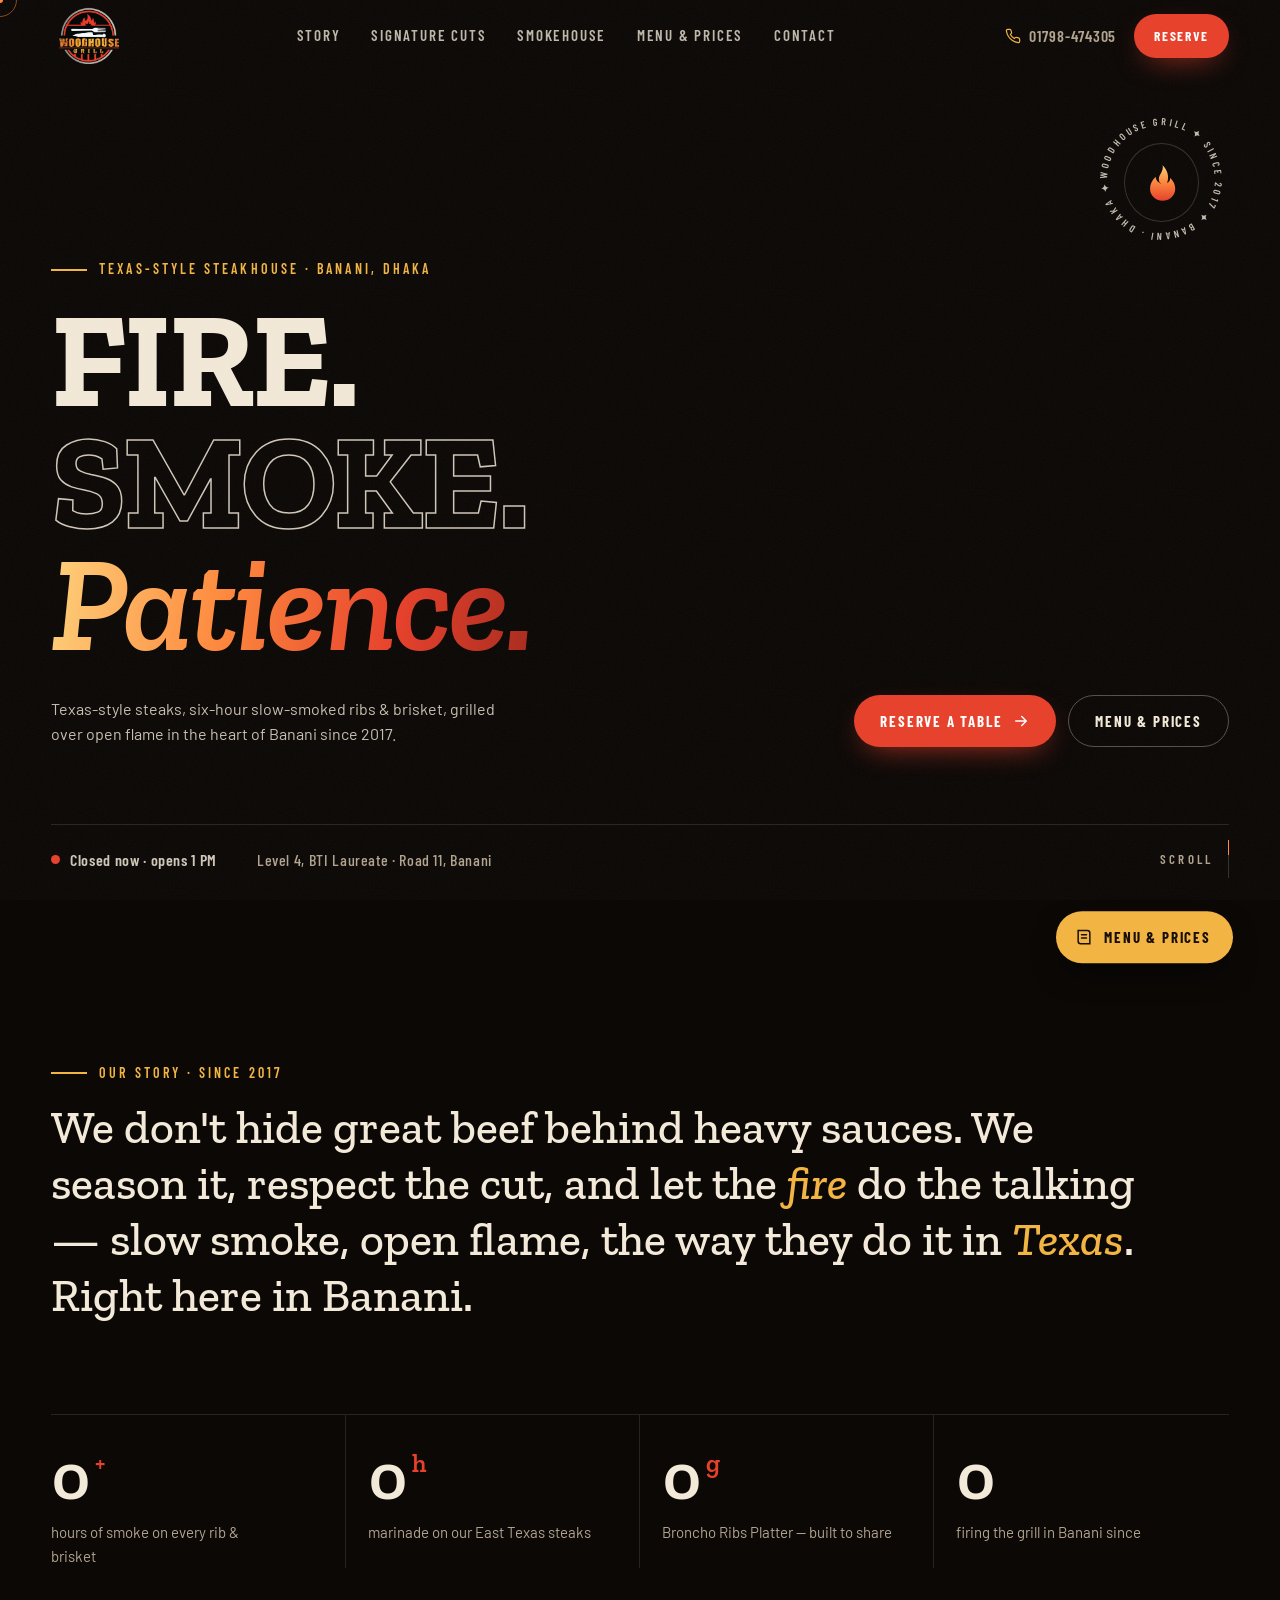
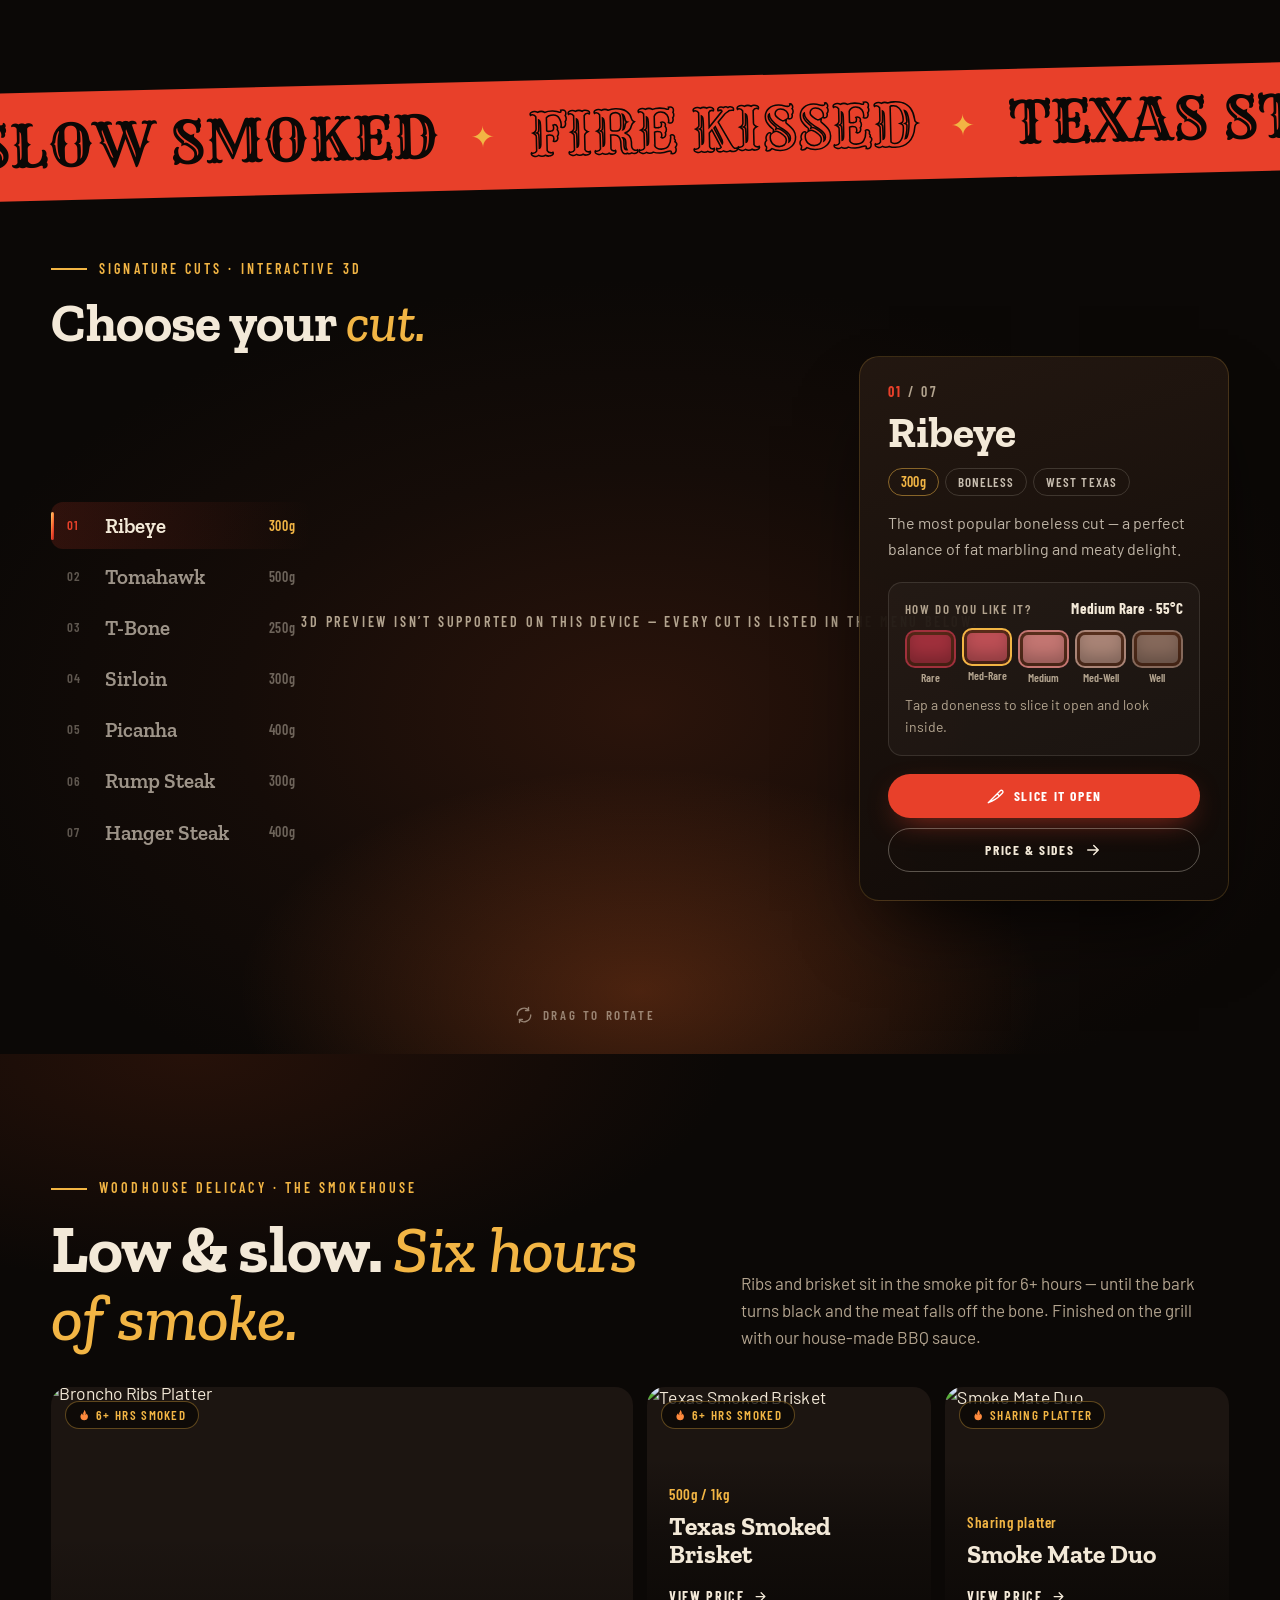
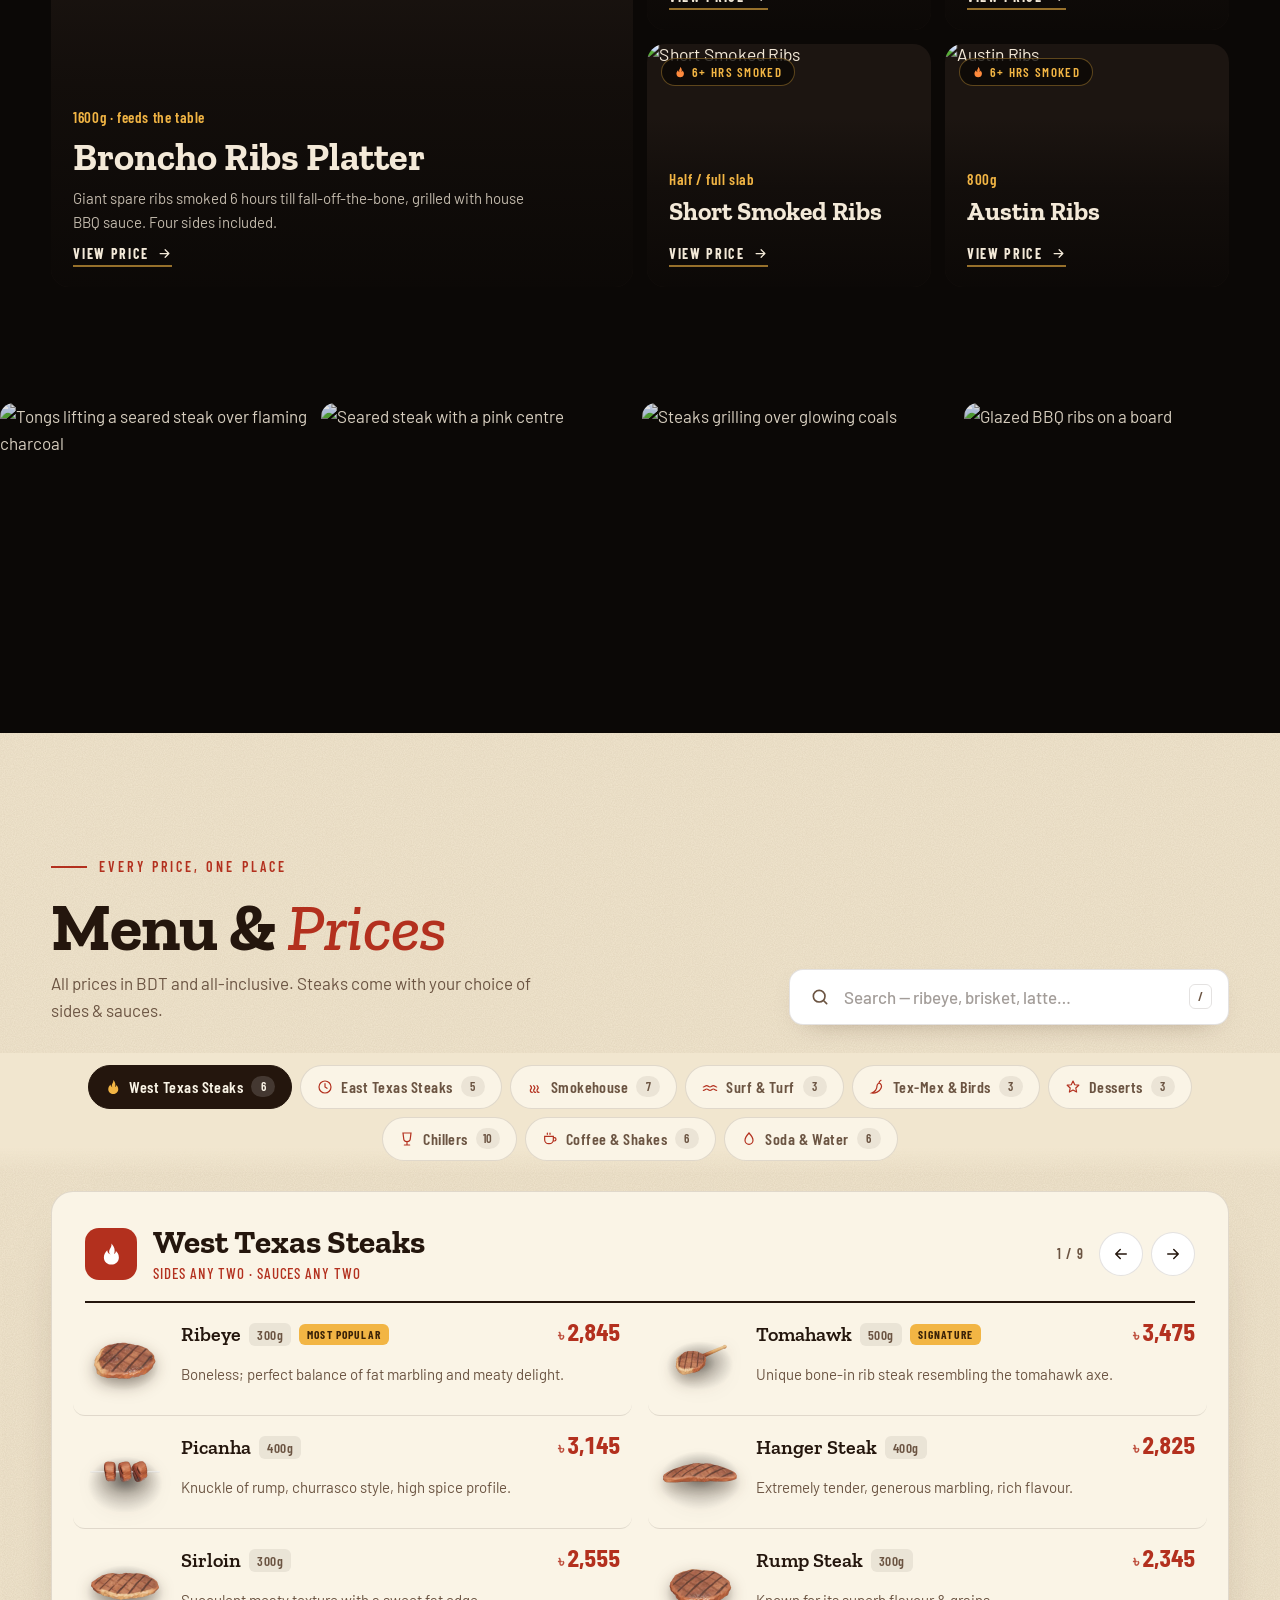
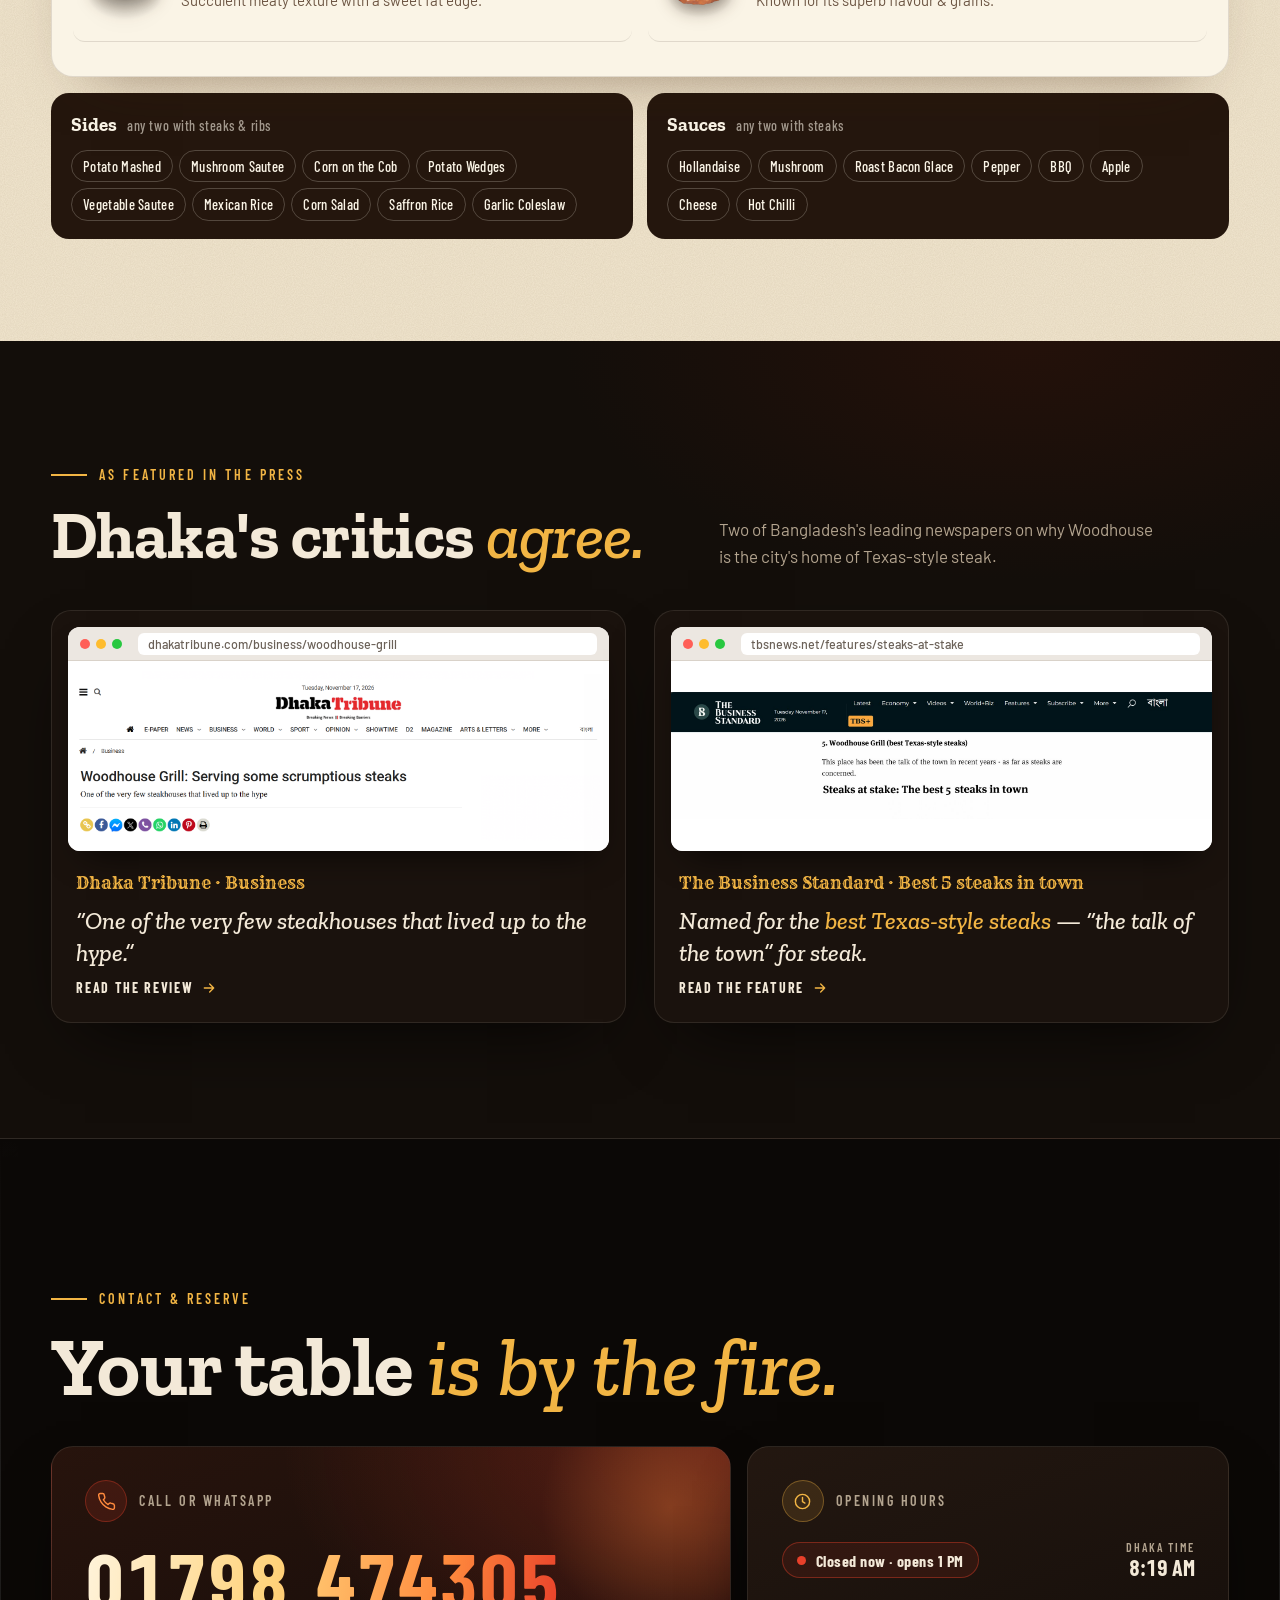
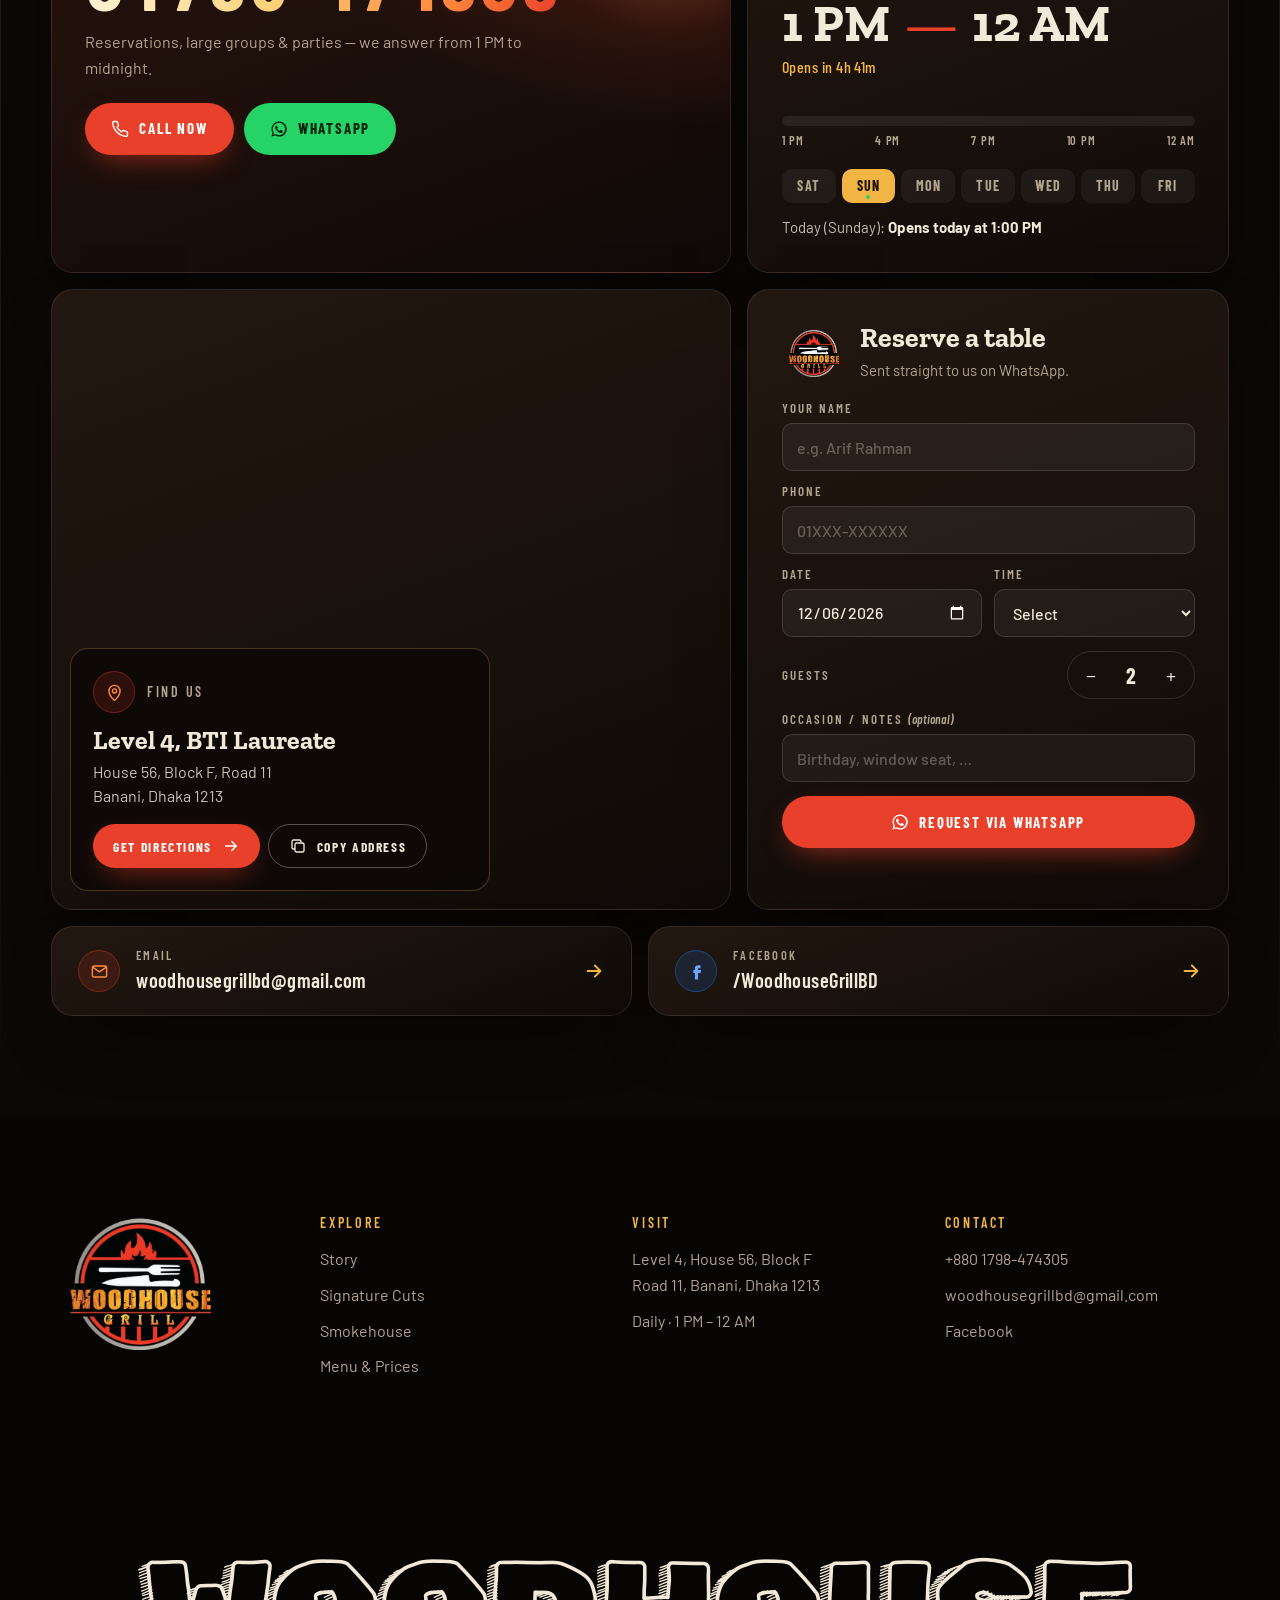
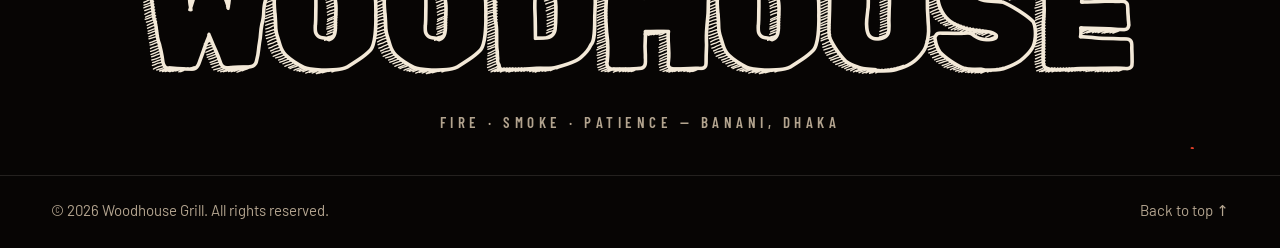
==== site/index.html @ a5a2fab8 "Woodhouse Grill website: static site ready for Vercel - Animated logo loader, fire hero, story, smok" ====
<!doctype html>
<html lang="en" class="is-loading">
<head>
  <meta charset="utf-8">
  <meta name="viewport" content="width=device-width, initial-scale=1, viewport-fit=cover">
  <title>Woodhouse Grill — Texas-Style Steakhouse · Banani, Dhaka</title>
  <meta name="description" content="Woodhouse Grill, Banani, Dhaka: Texas-style steaks, six-hour slow-smoked ribs and brisket, grilled over open flame since 2017. Full menu & prices, reservations on WhatsApp.">
  <meta name="theme-color" content="#0b0806">
  <meta property="og:title" content="Woodhouse Grill — Texas-Style Steakhouse, Banani">
  <meta property="og:description" content="Texas-style steaks, slow-smoked ribs & brisket. Level 4, BTI Laureate, Road 11, Banani, Dhaka.">
  <meta property="og:image" content="assets/logo/logo-sm.webp">
  <link rel="icon" type="image/png" href="assets/logo/logo-sm.webp">

  <link rel="preconnect" href="https://fonts.googleapis.com">
  <link rel="preconnect" href="https://fonts.gstatic.com" crossorigin>
  <link rel="preconnect" href="https://images.unsplash.com">
  <link rel="preconnect" href="https://cdn.jsdelivr.net">
  <link href="https://fonts.googleapis.com/css2?family=Barlow:ital,wght@0,400;0,500;0,600;0,700;1,400&family=Barlow+Condensed:wght@500;600;700&family=Rubik+Doodle+Shadow&family=Rye&family=Zilla+Slab:ital,wght@0,500;0,600;0,700;1,500;1,600&display=swap" rel="stylesheet">

  <link rel="preload" as="image" href="assets/logo/logo-ring.webp">
  <link rel="preload" as="image" href="assets/logo/logo-disc.webp">
  <link rel="preload" as="image" href="assets/logo/logo-word.webp">

  <script type="importmap">
  { "imports": {
      "three": "https://cdn.jsdelivr.net/npm/three@0.160.0/build/three.module.js",
      "three/addons/": "https://cdn.jsdelivr.net/npm/three@0.160.0/examples/jsm/"
  } }
  </script>

  <link rel="stylesheet" href="css/style.css">
</head>
<body>

  <!-- ============ SVG DEFS / ICONS ============ -->
  <svg width="0" height="0" style="position:absolute" aria-hidden="true">
    <defs>
      <linearGradient id="fireGrad" x1="0" y1="1" x2="0" y2="0">
        <stop offset="0" stop-color="#e8402a"/><stop offset=".55" stop-color="#ff8a3d"/><stop offset="1" stop-color="#ffd27a"/>
      </linearGradient>
      <symbol id="i-phone" viewBox="0 0 24 24"><path fill="none" stroke="currentColor" stroke-width="1.8" stroke-linecap="round" stroke-linejoin="round" d="M22 16.9v3a2 2 0 0 1-2.2 2 19.8 19.8 0 0 1-8.6-3.1 19.5 19.5 0 0 1-6-6A19.8 19.8 0 0 1 2.1 4.2 2 2 0 0 1 4.1 2h3a2 2 0 0 1 2 1.7c.1.9.4 1.8.7 2.7a2 2 0 0 1-.5 2.1L8 9.8a16 16 0 0 0 6 6l1.3-1.3a2 2 0 0 1 2.1-.4c.9.3 1.8.6 2.7.7a2 2 0 0 1 1.7 2z"/></symbol>
      <symbol id="i-wa" viewBox="0 0 24 24"><path fill="currentColor" d="M12 2a10 10 0 0 0-8.7 14.9L2 22l5.3-1.4A10 10 0 1 0 12 2zm0 18.2a8.2 8.2 0 0 1-4.2-1.1l-.3-.2-3.1.8.8-3-.2-.3A8.2 8.2 0 1 1 12 20.2zm4.5-6.1c-.2-.1-1.5-.7-1.7-.8-.2-.1-.4-.1-.6.1l-.8 1c-.1.2-.3.2-.5.1a6.7 6.7 0 0 1-3.3-2.9c-.3-.4.3-.4.7-1.4.1-.2 0-.3 0-.4l-.8-1.8c-.2-.5-.4-.4-.6-.4h-.5a1 1 0 0 0-.7.3 2.9 2.9 0 0 0-.9 2.2 5 5 0 0 0 1 2.7 11.5 11.5 0 0 0 4.4 3.9c1.6.7 2.3.8 3.1.6.5-.1 1.5-.6 1.7-1.2.2-.6.2-1.1.1-1.2l-.6-.4z"/></symbol>
      <symbol id="i-pin" viewBox="0 0 24 24"><path fill="none" stroke="currentColor" stroke-width="1.8" d="M12 22s7-6.2 7-12a7 7 0 1 0-14 0c0 5.8 7 12 7 12z"/><circle cx="12" cy="10" r="2.6" fill="none" stroke="currentColor" stroke-width="1.8"/></symbol>
      <symbol id="i-clock" viewBox="0 0 24 24"><circle cx="12" cy="12" r="9" fill="none" stroke="currentColor" stroke-width="1.8"/><path d="M12 7v5l3 2" fill="none" stroke="currentColor" stroke-width="1.8" stroke-linecap="round"/></symbol>
      <symbol id="i-mail" viewBox="0 0 24 24"><rect x="3" y="5" width="18" height="14" rx="2" fill="none" stroke="currentColor" stroke-width="1.8"/><path d="m3.5 6.5 8.5 6 8.5-6" fill="none" stroke="currentColor" stroke-width="1.8"/></symbol>
      <symbol id="i-fb" viewBox="0 0 24 24"><path fill="currentColor" d="M14 8h3V4h-3a4 4 0 0 0-4 4v2H8v4h2v8h4v-8h3l1-4h-4V8.5c0-.3.2-.5.5-.5z"/></symbol>
      <symbol id="i-arrow" viewBox="0 0 24 24"><path d="M5 12h14M13 6l6 6-6 6" fill="none" stroke="currentColor" stroke-width="2" stroke-linecap="round" stroke-linejoin="round"/></symbol>
      <symbol id="i-search" viewBox="0 0 24 24"><circle cx="11" cy="11" r="7" fill="none" stroke="currentColor" stroke-width="2"/><path d="m20 20-3.5-3.5" stroke="currentColor" stroke-width="2" stroke-linecap="round"/></symbol>
      <symbol id="i-menu" viewBox="0 0 24 24"><path d="M5 4h11a3 3 0 0 1 3 3v13H8a3 3 0 0 1-3-3z" fill="none" stroke="currentColor" stroke-width="1.8"/><path d="M9 9h6M9 13h6" stroke="currentColor" stroke-width="1.8" stroke-linecap="round"/></symbol>
      <symbol id="i-copy" viewBox="0 0 24 24"><rect x="8" y="8" width="12" height="12" rx="2" fill="none" stroke="currentColor" stroke-width="1.8"/><path d="M16 8V6a2 2 0 0 0-2-2H6a2 2 0 0 0-2 2v8a2 2 0 0 0 2 2h2" fill="none" stroke="currentColor" stroke-width="1.8"/></symbol>
      <symbol id="i-knife" viewBox="0 0 24 24"><path d="M3 21 15 9l3 3c-3 3-8 6-15 9zM15 9l4-4a2 2 0 0 1 3 3l-4 4" fill="none" stroke="currentColor" stroke-width="1.8" stroke-linejoin="round"/></symbol>
      <symbol id="i-rotate" viewBox="0 0 24 24"><path d="M3 12a9 9 0 0 1 15.5-6.2M21 12a9 9 0 0 1-15.5 6.2M18 2v4h-4M6 22v-4h4" fill="none" stroke="currentColor" stroke-width="1.8" stroke-linecap="round" stroke-linejoin="round"/></symbol>
      <symbol id="i-flame" viewBox="0 0 64 64"><path d="M33 4c2 10-6 14-6 22 0 4 2 6 4 7-3-1-9-4-9-11-6 6-9 12-9 19 0 12 10 19 20 19s20-7 20-19c0-9-5-14-8-17 0 4-2 7-5 8 4-9 1-20-7-28z"/></symbol>
    </defs>
  </svg>

  <!-- ============ LOADER (logo animation) ============ -->
  <div class="loader" id="loader" aria-hidden="true">
    <canvas class="loader__embers" id="loaderEmbers"></canvas>
    <div class="loader__heat"></div>
    <div class="loader__stage">
      <div class="loader__logo" id="loaderLogo">
        <div class="loader__halo"></div>
        <img class="ll ll--ring"  src="assets/logo/logo-ring.webp"  alt="">
        <div class="ll-spark" id="ringSpark"><i></i></div>
        <img class="ll ll--disc"  src="assets/logo/logo-disc.webp"  alt="">
        <img class="ll ll--flame" src="assets/logo/logo-flame.webp" alt="">
        <img class="ll ll--fork"  src="assets/logo/logo-fork.webp"  alt="">
        <img class="ll ll--knife" src="assets/logo/logo-knife.webp" alt="">
        <img class="ll ll--word"  src="assets/logo/logo-word.webp"  alt="">
        <img class="ll ll--line"  src="assets/logo/logo-line.webp"  alt="">
        <img class="ll ll--grill" src="assets/logo/logo-grill.webp" alt="">
        <div class="ll-shine"></div>
        <div class="loader__shock"></div>
      </div>
    </div>
    <div class="loader__meta">
      <span class="loader__label"><span class="loader__dot"></span><span id="loaderLabel">Lighting the coals</span></span>
      <span class="loader__count"><span id="loaderCount">000</span><small>%</small></span>
    </div>
    <div class="loader__bar"><i id="loaderBar"></i></div>
    <div class="loader__tag">Texas-Style Steakhouse · Banani, Dhaka</div>
    <div class="loader__edge" id="loaderEdge"></div>
  </div>

  <!-- ============ UI CHROME ============ -->
  <div class="grain" aria-hidden="true"></div>
  <div class="progress" aria-hidden="true"><i id="scrollProgress"></i></div>
  <div class="cursor" id="cursor" aria-hidden="true"><div class="cursor__ring"><span class="cursor__label" id="cursorLabel"></span></div><div class="cursor__dot"></div></div>

  <header class="nav" id="nav">
    <a href="#top" class="nav__brand" data-scroll aria-label="Woodhouse Grill — home">
      <img src="assets/logo/logo-sm.webp" alt="Woodhouse Grill logo" width="120" height="90">
    </a>
    <nav class="nav__links" aria-label="Primary">
      <a href="#story" data-scroll>Story</a>
      <a href="#cuts" data-scroll>Signature Cuts</a>
      <a href="#smokehouse" data-scroll>Smokehouse</a>
      <a href="#menu" data-scroll>Menu &amp; Prices</a>
      <a href="#visit" data-scroll>Contact</a>
    </nav>
    <div class="nav__right">
      <a href="tel:+8801798474305" class="nav__phone"><svg><use href="#i-phone"/></svg>01798-474305</a>
      <a href="#visit" class="btn btn--fire btn--sm" data-scroll data-magnetic><span>Reserve</span></a>
      <button class="nav__burger" id="burger" aria-label="Open menu" aria-expanded="false"><span></span><span></span></button>
    </div>
  </header>

  <div class="mnav" id="mnav" aria-hidden="true">
    <div class="mnav__bg" data-close></div>
    <aside class="mnav__panel" role="dialog" aria-label="Site menu">
      <div class="mnav__brand"><img src="assets/logo/logo-sm.webp" alt="" width="86" height="64"><span><span class="live-dot" data-live-dot></span><b data-live-text>Open daily</b></span></div>
      <nav class="mnav__links">
        <a href="#story" data-scroll><small>01</small><span>Story</span><svg><use href="#i-arrow"/></svg></a>
        <a href="#cuts" data-scroll><small>02</small><span>Signature Cuts</span><svg><use href="#i-arrow"/></svg></a>
        <a href="#smokehouse" data-scroll><small>03</small><span>Smokehouse</span><svg><use href="#i-arrow"/></svg></a>
        <a href="#menu" data-scroll><small>04</small><span>Menu &amp; Prices</span><svg><use href="#i-arrow"/></svg></a>
        <a href="#visit" data-scroll><small>05</small><span>Contact</span><svg><use href="#i-arrow"/></svg></a>
      </nav>
      <div class="mnav__foot">
        <a class="btn btn--fire btn--block" href="#visit" data-scroll><span>Reserve a Table</span></a>
        <div class="mnav__quick">
          <a href="tel:+8801798474305"><svg><use href="#i-phone"/></svg>Call</a>
          <a href="https://wa.me/8801798474305" target="_blank" rel="noopener"><svg><use href="#i-wa"/></svg>WhatsApp</a>
          <a href="https://www.google.com/maps/search/?api=1&query=Woodhouse+Grill+Banani+Dhaka" target="_blank" rel="noopener"><svg><use href="#i-pin"/></svg>Map</a>
        </div>
      </div>
    </aside>
  </div>

  <!-- floating quick access to prices -->
  <a href="#menu" class="fab" id="fab" data-jump aria-label="Menu and prices">
    <svg><use href="#i-menu"/></svg><span>Menu &amp; Prices</span>
  </a>
  <button class="backpill" id="backpill" type="button" hidden><svg><use href="#i-arrow"/></svg>Back to where you were</button>

  <main id="top">

    <!-- ============ HERO ============ -->
    <section class="hero" id="hero">
      <div class="hero__media">
        <img class="hero__img" id="heroImg"
             src="https://images.unsplash.com/photo-1561553521-b6cddc085c5f?w=1600&q=75&auto=format&fit=crop"
             srcset="https://images.unsplash.com/photo-1561553521-b6cddc085c5f?w=900&q=75&auto=format&fit=crop 900w,
                     https://images.unsplash.com/photo-1561553521-b6cddc085c5f?w=1500&q=78&auto=format&fit=crop 1500w,
                     https://images.unsplash.com/photo-1561553521-b6cddc085c5f?w=2200&q=80&auto=format&fit=crop 2200w"
             sizes="100vw" alt="A thick steak searing on a cast-iron grill over open flame">
        <div class="hero__shade"></div>
      </div>
      <canvas class="hero__smoke" id="heroSmoke" aria-hidden="true"></canvas>
      <canvas class="hero__embers" id="heroEmbers" aria-hidden="true"></canvas>

      <div class="hero__content container">
        <p class="eyebrow hero__eyebrow" data-hero="eyebrow"><span class="eyebrow__line"></span>Texas-Style Steakhouse · Banani, Dhaka</p>
        <h1 class="hero__title" aria-label="Fire. Smoke. Patience.">
          <span class="hero__line"><span class="hero__word">Fire.</span></span>
          <span class="hero__line hero__line--outline"><span class="hero__word">Smoke.</span></span>
          <span class="hero__line hero__line--italic"><span class="hero__word">Patience.</span></span>
        </h1>
        <div class="hero__bottom">
          <p class="hero__lead" data-hero="lead">Texas-style steaks, six-hour slow-smoked ribs &amp; brisket, grilled over open flame in the heart of Banani since 2017.</p>
          <div class="hero__ctas" data-hero="ctas">
            <a href="#visit" class="btn btn--fire" data-scroll data-magnetic><span>Reserve a Table</span><svg><use href="#i-arrow"/></svg></a>
            <a href="#menu" class="btn btn--ghost" data-scroll data-magnetic><span>Menu &amp; Prices</span></a>
          </div>
        </div>
      </div>

      <div class="hero__badge" data-hero="badge" aria-hidden="true">
        <svg viewBox="0 0 200 200" class="hero__badge-text">
          <defs><path id="badgeCircle" d="M100,100 m-80,0 a80,80 0 1,1 160,0 a80,80 0 1,1 -160,0"/></defs>
          <text id="badgeText"><textPath href="#badgeCircle">WOODHOUSE GRILL ✦ SINCE 2017 ✦ BANANI · DHAKA ✦ </textPath></text>
        </svg>
        <svg viewBox="0 0 64 64" class="hero__badge-flame"><use href="#i-flame" fill="url(#fireGrad)"/></svg>
      </div>

      <div class="hero__info container" data-hero="info">
        <div class="hero__open"><span class="live-dot" data-live-dot></span><span data-live-text>Open daily · 1 PM – 12 AM</span></div>
        <div class="hero__addr">Level 4, BTI Laureate · Road 11, Banani</div>
        <a href="#story" class="hero__scroll" data-scroll><span>Scroll</span><i></i></a>
      </div>
    </section>

    <!-- ============ STORY ============ -->
    <section class="story" id="story">
      <div class="container">
        <p class="eyebrow" data-reveal><span class="eyebrow__line"></span>Our Story · Since 2017</p>
        <p class="story__manifesto" data-words>
          We don't hide great beef behind heavy sauces. We season it, respect the cut, and let the <em>fire</em> do the talking — slow smoke, open flame, the way they do it in <em>Texas</em>. Right here in Banani.
        </p>
        <div class="stats">
          <div class="stat" data-reveal><b><span data-count="6">0</span><sup>+</sup></b><span>hours of smoke on every rib &amp; brisket</span></div>
          <div class="stat" data-reveal><b><span data-count="24">0</span><sup>h</sup></b><span>marinade on our East Texas steaks</span></div>
          <div class="stat" data-reveal><b><span data-count="1600">0</span><sup>g</sup></b><span>Broncho Ribs Platter — built to share</span></div>
          <div class="stat" data-reveal><b><span data-count="2017" data-from="1990">0</span></b><span>firing the grill in Banani since</span></div>
        </div>
      </div>
    </section>

    <!-- ============ MARQUEE ============ -->
    <div class="marquee" aria-hidden="true">
      <div class="marquee__track" id="marquee1">
        <span>Slow Smoked</span><i>✦</i><span class="o">Fire Kissed</span><i>✦</i><span>Texas Style</span><i>✦</i><span class="o">Since 2017</span><i>✦</i>
      </div>
    </div>

    <!-- ============ 3D CUT STUDIO ============ -->
    <section class="studio" id="cuts">
      <canvas class="studio__embers" id="studioEmbers" aria-hidden="true"></canvas>
      <div class="studio__glow" aria-hidden="true"></div>
      <div class="studio__stage" id="studioStage" aria-label="Interactive 3D steak — drag to rotate">
        <div class="studio__loading" id="studioLoading"><span></span>Firing up the grill…</div>
      </div>

      <div class="studio__ui">
        <header class="studio__head">
          <p class="eyebrow"><span class="eyebrow__line"></span>Signature Cuts · Interactive 3D</p>
          <h2 class="h2">Choose your <em>cut.</em></h2>
        </header>

        <nav class="studio__list" id="cutList" aria-label="Choose a cut"></nav>

        <aside class="studio__panel" id="cutPanel" aria-live="polite">
          <div class="studio__idx"><b id="cutIdx">01</b> / <span id="cutTotal">07</span></div>
          <h3 class="studio__name" id="cutName">Ribeye</h3>
          <div class="studio__chips" id="cutChips"></div>
          <p class="studio__desc" id="cutDesc"></p>

          <div class="done" id="done">
            <div class="done__head"><span>How do you like it?</span><b id="doneLabel">Medium Rare · 55°C</b></div>
            <div class="done__track" id="doneTrack" role="radiogroup" aria-label="Doneness"></div>
            <p class="done__note" id="doneNote">Tap a doneness to slice the steak open and see inside.</p>
          </div>

          <div class="studio__actions">
            <button class="btn btn--fire btn--sm" id="sliceBtn" type="button" data-magnetic><svg><use href="#i-knife"/></svg><span>Slice it open</span></button>
            <a href="#menu" class="btn btn--ghost btn--sm" id="cutPrice" data-jump data-item="ribeye"><span>Price &amp; sides</span><svg><use href="#i-arrow"/></svg></a>
          </div>
        </aside>

        <div class="studio__hint"><svg><use href="#i-rotate"/></svg>Drag to rotate</div>
      </div>
    </section>

    <!-- ============ SMOKEHOUSE (bento) ============ -->
    <section class="smoke" id="smokehouse">
      <div class="container">
        <div class="smoke__head">
          <div>
            <p class="eyebrow" data-reveal><span class="eyebrow__line"></span>Woodhouse Delicacy · The Smokehouse</p>
            <h2 class="h2" data-split-lines>Low &amp; slow. <em>Six hours of smoke.</em></h2>
          </div>
          <p class="smoke__lead" data-reveal>Ribs and brisket sit in the smoke pit for 6+ hours — until the bark turns black and the meat falls off the bone. Finished on the grill with our house-made BBQ sauce.</p>
        </div>
        <div class="bento" id="smokeBento"></div>
      </div>
    </section>

    <!-- ============ FIRE REEL ============ -->
    <section class="reel" id="reel" aria-label="Gallery">
      <div class="reel__row" data-dir="-1">
        <div class="reel__track">
          <figure><img loading="lazy" src="https://images.unsplash.com/photo-1614119068601-483274e9dcb7?w=900&q=75&auto=format&fit=crop" alt="Tongs lifting a seared steak over flaming charcoal"></figure>
          <figure><img loading="lazy" src="https://images.unsplash.com/photo-1588168333986-5078d3ae3976?w=900&q=75&auto=format&fit=crop" alt="Seared steak with a pink centre"></figure>
          <figure><img loading="lazy" src="https://images.unsplash.com/photo-1558030137-d464dd688b00?w=900&q=75&auto=format&fit=crop" alt="Steaks grilling over glowing coals"></figure>
          <figure><img loading="lazy" src="https://images.unsplash.com/photo-1544025162-d76694265947?w=900&q=75&auto=format&fit=crop" alt="Glazed BBQ ribs on a board"></figure>
          <figure><img loading="lazy" src="https://images.unsplash.com/photo-1546964124-0cce460f38ef?w=900&q=75&auto=format&fit=crop" alt="Grilled steak with asparagus"></figure>
          <figure><img loading="lazy" src="https://images.unsplash.com/photo-1690983325551-b922137727be?w=900&q=75&auto=format&fit=crop" alt="Premium raw cuts laid on slate"></figure>
          <figure><img loading="lazy" src="https://images.unsplash.com/photo-1558030089-02acba3c214e?w=900&q=75&auto=format&fit=crop" alt="Tomahawk steak over flames"></figure>
        </div>
      </div>
    </section>

    <!-- ============ MENU & PRICES (single place for every price) ============ -->
    <section class="menu" id="menu">
      <div class="container">
        <div class="menu__top">
          <div>
            <p class="eyebrow eyebrow--ink"><span class="eyebrow__line"></span>Every price, one place</p>
            <h2 class="h2">Menu &amp; <em>Prices</em></h2>
            <p class="menu__sub">All prices in BDT and all-inclusive. Steaks come with your choice of sides &amp; sauces.</p>
          </div>
          <label class="msearch">
            <svg><use href="#i-search"/></svg>
            <input id="menuSearch" type="search" placeholder="Search — ribeye, brisket, latte…" autocomplete="off" aria-label="Search the menu">
            <kbd>/</kbd>
          </label>
        </div>

        <div class="menu__bar" id="menuBar">
          <nav class="menu__tabs" id="menuTabs" role="tablist" aria-label="Menu categories"></nav>
        </div>

        <div class="mpanel" id="menuPanel">
          <header class="mpanel__head">
            <span class="mpanel__icon" id="mpIcon"></span>
            <div class="mpanel__titles">
              <h3 id="mpTitle">West Texas Steaks</h3>
              <p id="mpNote"></p>
            </div>
            <div class="mpanel__nav">
              <span class="mpanel__count" id="mpCount"></span>
              <button type="button" class="mpanel__arrow" id="mpPrev" aria-label="Previous category"><svg><use href="#i-arrow"/></svg></button>
              <button type="button" class="mpanel__arrow" id="mpNext" aria-label="Next category"><svg><use href="#i-arrow"/></svg></button>
            </div>
          </header>
          <ul class="mgrid" id="menuGrid" aria-live="polite"></ul>
          <p class="menu__empty" id="menuEmpty" hidden>No dishes match “<span id="menuQ"></span>”. Try “steak”, “ribs” or “coffee”.</p>
          <p class="mpanel__swipe">Swipe left or right for more categories</p>
        </div>

        <div class="mextras">
          <div><b>Sides</b><span>any two with steaks &amp; ribs</span><ul id="sidesList"></ul></div>
          <div><b>Sauces</b><span>any two with steaks</span><ul id="saucesList"></ul></div>
        </div>
      </div>
    </section>

    <!-- ============ PRESS ============ -->
    <section class="press" id="press">
      <div class="container">
        <div class="press__head">
          <div>
            <p class="eyebrow"><span class="eyebrow__line"></span>As featured in the press</p>
            <h2 class="h2" data-split-lines>Dhaka's critics <em>agree.</em></h2>
          </div>
          <p class="press__lead" data-reveal>Two of Bangladesh's leading newspapers on why Woodhouse is the city's home of Texas-style steak.</p>
        </div>
        <div class="press__grid">
          <a class="pcard" href="https://www.dhakatribune.com/business/359897/woodhouse-grill-serving-some-scrumptious-steaks" target="_blank" rel="noopener" data-reveal data-tilt data-cursor="Read">
            <div class="pcard__frame">
              <div class="pcard__bar"><i></i><i></i><i></i><span>dhakatribune.com/business/woodhouse-grill</span></div>
              <div class="pcard__shot"><img src="assets/press/dhaka-tribune.png" alt="Dhaka Tribune article: Woodhouse Grill — serving some scrumptious steaks" loading="lazy" width="1672" height="527"></div>
            </div>
            <div class="pcard__body">
              <span class="pcard__pub">Dhaka Tribune · Business</span>
              <blockquote>“One of the very few steakhouses that lived up to the hype.”</blockquote>
              <span class="pcard__cta">Read the review <svg><use href="#i-arrow"/></svg></span>
            </div>
          </a>
          <a class="pcard" href="https://www.tbsnews.net/node/207673" target="_blank" rel="noopener" data-reveal data-tilt data-cursor="Read">
            <div class="pcard__frame">
              <div class="pcard__bar"><i></i><i></i><i></i><span>tbsnews.net/features/steaks-at-stake</span></div>
              <div class="pcard__shot"><img src="assets/press/tbs.jpg" alt="The Business Standard: Steaks at stake — Woodhouse Grill, best Texas-style steaks" loading="lazy" width="1882" height="442"></div>
            </div>
            <div class="pcard__body">
              <span class="pcard__pub">The Business Standard · Best 5 steaks in town</span>
              <blockquote>Named for the <em>best Texas-style steaks</em> — “the talk of the town” for steak.</blockquote>
              <span class="pcard__cta">Read the feature <svg><use href="#i-arrow"/></svg></span>
            </div>
          </a>
        </div>
      </div>
    </section>

    <!-- ============ CONTACT & RESERVE ============ -->
    <section class="contact" id="visit">
      <div class="contact__bg" data-parallax-wrap>
        <img data-parallax="-8" src="https://images.unsplash.com/photo-1765646772493-7b5341714eea?w=2000&q=75&auto=format&fit=crop" alt="" loading="lazy">
      </div>
      <div class="container">
        <header class="contact__head">
          <p class="eyebrow"><span class="eyebrow__line"></span>Contact &amp; Reserve</p>
          <h2 class="h2 h2--xl" data-split-lines>Your table <em>is by the fire.</em></h2>
        </header>

        <div class="cgrid">
          <div class="ccard ccard--phone" data-reveal>
            <div class="ccard__glow"></div>
            <div class="ccard__label"><span class="ring"><svg><use href="#i-phone"/></svg></span>Call or WhatsApp</div>
            <a class="ccard__big" href="tel:+8801798474305">01798<span>-</span>474305</a>
            <p class="ccard__sub">Reservations, large groups &amp; parties — we answer from 1 PM to midnight.</p>
            <div class="ccard__actions">
              <a class="btn btn--fire" href="tel:+8801798474305" data-magnetic><svg><use href="#i-phone"/></svg><span>Call now</span></a>
              <a class="btn btn--wa" href="https://wa.me/8801798474305" target="_blank" rel="noopener" data-magnetic><svg><use href="#i-wa"/></svg><span>WhatsApp</span></a>
            </div>
          </div>

          <div class="ccard ccard--hours" data-reveal>
            <div class="ccard__label"><span class="ring ring--gold"><svg><use href="#i-clock"/></svg></span>Opening hours</div>
            <div class="hours__top">
              <div class="status" id="liveStatus"><span class="live-dot" data-live-dot></span><b data-live-text>Open daily</b></div>
              <div class="clock"><small>Dhaka time</small><b id="dhakaClock">--:--</b></div>
            </div>
            <div class="hours__big">1 PM <i>—</i> 12 AM</div>
            <p class="hours__count" id="hoursCount">&nbsp;</p>
            <div class="hours__bar" id="hoursBar" aria-hidden="true">
              <div class="hours__fill" id="hoursFill"></div>
              <div class="hours__now" id="hoursNow"><span id="hoursNowLbl"></span></div>
            </div>
            <div class="hours__ticks"><span>1 PM</span><span>4 PM</span><span>7 PM</span><span>10 PM</span><span>12 AM</span></div>
            <div class="week" id="week" role="tablist" aria-label="Pick a day"></div>
            <p class="week__info" id="weekInfo" aria-live="polite"></p>
          </div>

          <div class="ccard ccard--map" data-reveal>
            <iframe title="Map to Woodhouse Grill, Banani" loading="lazy" referrerpolicy="no-referrer-when-downgrade"
              src="https://maps.google.com/maps?q=Woodhouse%20Grill%2C%20Road%2011%2C%20Banani%2C%20Dhaka&z=16&output=embed"></iframe>
            <div class="mapcard">
              <div class="ccard__label"><span class="ring"><svg><use href="#i-pin"/></svg></span>Find us</div>
              <p class="mapcard__addr"><b>Level 4, BTI Laureate</b>House 56, Block F, Road 11<br>Banani, Dhaka 1213</p>
              <div class="mapcard__btns">
                <a class="btn btn--fire btn--sm" href="https://www.google.com/maps/search/?api=1&query=Woodhouse+Grill+Banani+Dhaka" target="_blank" rel="noopener"><span>Get directions</span><svg><use href="#i-arrow"/></svg></a>
                <button class="btn btn--ghost btn--sm" type="button" id="copyAddr"><svg><use href="#i-copy"/></svg><span>Copy address</span></button>
              </div>
            </div>
          </div>

          <form class="ccard reserve" id="reserveForm" novalidate data-reveal>
            <div class="reserve__head">
              <img src="assets/logo/logo-sm.webp" alt="" width="64" height="48">
              <div><h3>Reserve a table</h3><p>Sent straight to us on WhatsApp.</p></div>
            </div>
            <label class="field"><span>Your name</span><input name="name" required autocomplete="name" placeholder="e.g. Arif Rahman"></label>
            <label class="field"><span>Phone</span><input name="phone" required type="tel" autocomplete="tel" placeholder="01XXX-XXXXXX"></label>
            <div class="field-row">
              <label class="field"><span>Date</span><input name="date" required type="date"></label>
              <label class="field"><span>Time</span><select name="time" required><option value="">Select</option></select></label>
            </div>
            <div class="field guests">
              <span>Guests</span>
              <div class="guests__ctrl">
                <button type="button" data-g="-1" aria-label="Fewer guests">−</button>
                <output name="guests" id="guestsOut">2</output>
                <button type="button" data-g="1" aria-label="More guests">+</button>
              </div>
            </div>
            <label class="field"><span>Occasion / notes <em>(optional)</em></span><input name="notes" placeholder="Birthday, window seat, …"></label>
            <button class="btn btn--fire btn--block" type="submit"><svg><use href="#i-wa"/></svg><span>Request via WhatsApp</span></button>
            <p class="reserve__msg" id="reserveMsg" role="status"></p>
          </form>

          <a class="ccard ccard--mini" href="mailto:woodhousegrillbd@gmail.com" data-reveal>
            <span class="ring"><svg><use href="#i-mail"/></svg></span>
            <span><small>Email</small>woodhousegrillbd@gmail.com</span>
            <svg class="mini__arrow"><use href="#i-arrow"/></svg>
          </a>
          <a class="ccard ccard--mini" href="https://www.facebook.com/WoodhouseGrillBD" target="_blank" rel="noopener" data-reveal>
            <span class="ring ring--fb"><svg><use href="#i-fb"/></svg></span>
            <span><small>Facebook</small>/WoodhouseGrillBD</span>
            <svg class="mini__arrow"><use href="#i-arrow"/></svg>
          </a>
        </div>
      </div>
    </section>
  </main>

  <!-- ============ FOOTER ============ -->
  <footer class="footer">
    <canvas class="footer__embers" id="footerEmbers" aria-hidden="true"></canvas>
    <div class="container footer__top">
      <img class="footer__logo" src="assets/logo/logo-sm.webp" alt="Woodhouse Grill" width="220" height="164" loading="lazy">
      <div class="footer__cols">
        <div><h5>Explore</h5><a href="#story" data-scroll>Story</a><a href="#cuts" data-scroll>Signature Cuts</a><a href="#smokehouse" data-scroll>Smokehouse</a><a href="#menu" data-scroll>Menu &amp; Prices</a></div>
        <div><h5>Visit</h5><p>Level 4, House 56, Block F<br>Road 11, Banani, Dhaka 1213</p><p>Daily · 1 PM – 12 AM</p></div>
        <div><h5>Contact</h5><a href="tel:+8801798474305">+880 1798-474305</a><a href="mailto:woodhousegrillbd@gmail.com">woodhousegrillbd@gmail.com</a><a href="https://www.facebook.com/WoodhouseGrillBD" target="_blank" rel="noopener">Facebook</a></div>
      </div>
    </div>
    <div class="container">
      <div class="doodle" id="doodle" aria-hidden="true">
        <svg width="0" height="0" style="position:absolute">
          <filter id="wobble"><feTurbulence type="fractalNoise" baseFrequency=".035" numOctaves="2" seed="3"/><feDisplacementMap in="SourceGraphic" scale="3.5"/></filter>
        </svg>
        <!-- hand-drawn doodles -->
        <svg class="dd dd--flame" viewBox="0 0 80 100"><path pathLength="1" d="M40 96c-20 0-32-14-30-30 2-14 12-20 14-34 8 8 8 18 6 24 8-6 10-20 4-50 22 14 34 34 32 56-1 20-12 34-26 34z"/><path pathLength="1" d="M40 90c-8 0-13-6-12-13 1-6 6-9 8-15 4 6 2 10 2 13 4-2 6-8 4-14 8 6 12 13 11 19-1 6-6 10-13 10z"/></svg>
        <svg class="dd dd--fork" viewBox="0 0 120 120"><path pathLength="1" d="M22 104 92 30M84 18l18 18M90 14l18 18M78 24l20 20M82 40l-12-12"/><path pathLength="1" d="M28 18c26 8 52 34 72 74l-8 8C66 76 38 52 16 30z"/></svg>
        <svg class="dd dd--steak" viewBox="0 0 140 100"><path pathLength="1" d="M20 52c-6-22 14-40 42-40 30 0 62 10 62 34 0 28-34 44-66 42-22-1-34-14-38-36z"/><path pathLength="1" d="M50 34c10-4 24-2 28 8s-6 18-18 18-18-6-16-14M98 30l-22 46M112 40l-20 42M80 24l-22 50"/></svg>
        <svg class="dd dd--star1" viewBox="0 0 40 40"><path pathLength="1" d="M20 2v36M2 20h36M8 8l24 24M32 8 8 32"/></svg>
        <svg class="dd dd--star2" viewBox="0 0 40 40"><path pathLength="1" d="M20 4c2 10 6 14 16 16-10 2-14 6-16 16-2-10-6-14-16-16 10-2 14-6 16-16z"/></svg>
        <svg class="dd dd--star3" viewBox="0 0 40 40"><path pathLength="1" d="M20 4c2 10 6 14 16 16-10 2-14 6-16 16-2-10-6-14-16-16 10-2 14-6 16-16z"/></svg>
        <div class="doodle__word" id="doodleWord">WOODHOUSE</div>
        <svg class="dd dd--line" viewBox="0 0 1000 40" preserveAspectRatio="none"><path pathLength="1" d="M10 22c40-14 80 14 120 0s80-14 120 0 80 14 120 0 80-14 120 0 80 14 120 0 80-14 120 0 80 14 120 0 80-14 120 0"/></svg>
        <p class="doodle__tag">Fire · Smoke · Patience — Banani, Dhaka</p>
      </div>
    </div>
    <div class="container footer__bottom">
      <span>© <span id="year">2026</span> Woodhouse Grill. All rights reserved.</span>
      <a href="#top" data-scroll class="footer__top-link">Back to top ↑</a>
    </div>
  </footer>

  <script src="https://cdnjs.cloudflare.com/ajax/libs/gsap/3.12.5/gsap.min.js"></script>
  <script src="https://cdnjs.cloudflare.com/ajax/libs/gsap/3.12.5/ScrollTrigger.min.js"></script>
  <script src="js/data.js"></script>
  <script src="js/fx.js"></script>
  <script src="js/main.js"></script>
  <script type="module" src="js/studio.js"></script>
</body>
</html>
---- site/css/style.css ----
/* =========================================================
   WOODHOUSE GRILL — Texas-style steakhouse, Banani
   Theme: logo (char black · flame red · wood amber)
          + menu (warm parchment, brown ink)
   Type:  Zilla Slab (headlines) · Barlow (text) ·
          Barlow Condensed (labels/prices) · Rye (western accents)
   Perf:  no backdrop-filter, no animated full-screen layers,
          transforms/opacity only for motion.
   ========================================================= */

:root {
  --bg: #0b0806;
  --bg-2: #130e0a;
  --bg-3: #1c1511;
  --line: rgba(243, 233, 216, .12);
  --ink: #f3e9d8;
  --muted: #b3a48f;
  --flame: #e8402a;
  --ember: #ff8a3d;
  --gold: #f2b544;

  --paper: #f1e6cf;
  --paper-2: #faf4e6;
  --paper-ink: #24160d;
  --paper-ink-2: #6b5442;
  --paper-red: #b3301e;
  --paper-line: rgba(36, 22, 13, .12);

  --wa: #25d366;

  --f-display: 'Zilla Slab', Rockwell, 'Roboto Slab', Georgia, serif;
  --f-ui: 'Barlow', system-ui, -apple-system, 'Segoe UI', sans-serif;
  --f-cond: 'Barlow Condensed', 'Arial Narrow', sans-serif;
  --f-west: 'Rye', 'Zilla Slab', serif;

  --ease-out: cubic-bezier(.16, 1, .3, 1);
  --ease-io: cubic-bezier(.77, 0, .175, 1);
  --gutter: clamp(16px, 4vw, 56px);
  --maxw: 1320px;
  --nav-h: 72px;

  --fire-grad: linear-gradient(100deg, #ffd27a 0%, #ff8a3d 35%, #e8402a 70%, #a3281b 100%);
}

*, *::before, *::after { box-sizing: border-box; }
[hidden] { display: none !important; }   /* "hidden" must always win over component display rules */
html { -webkit-text-size-adjust: 100%; scroll-padding-top: var(--nav-h); }
html.is-loading, html.is-loading body { overflow: hidden; }
body { margin: 0; background: var(--bg); color: var(--ink); font-family: var(--f-ui); font-size: 17px; line-height: 1.6; -webkit-font-smoothing: antialiased; overflow-x: hidden; }
main { overflow-x: clip; }
img { max-width: 100%; display: block; }
a { color: inherit; text-decoration: none; }
button { font: inherit; color: inherit; background: none; border: 0; cursor: pointer; }
svg { flex: none; }
::selection { background: var(--flame); color: #fff; }
:focus-visible { outline: 2px solid var(--gold); outline-offset: 3px; border-radius: 6px; }

.container { width: 100%; max-width: var(--maxw); margin: 0 auto; padding: 0 var(--gutter); }

.eyebrow { display: inline-flex; align-items: center; gap: 12px; font: 600 14px/1.3 var(--f-cond); letter-spacing: .22em; text-transform: uppercase; color: var(--gold); margin: 0 0 18px; }
.eyebrow__line { width: 36px; height: 2px; background: currentColor; display: inline-block; flex: none; }
.eyebrow--ink { color: var(--paper-red); }

.h2 { font: 700 clamp(38px, 5.2vw, 76px)/1.02 var(--f-display); letter-spacing: -.01em; margin: 0 0 18px; }
.h2 em { font-style: italic; font-weight: 500; color: var(--gold); }
.h2--xl { font-size: clamp(44px, 6.4vw, 100px); }

.sw { display: inline-block; overflow: hidden; vertical-align: top; padding-bottom: .1em; margin-bottom: -.1em; }
.sw > .si { display: inline-block; }
.sc { display: inline-block; }

/* ---------- Buttons ---------- */
.btn { --h: 52px; position: relative; display: inline-flex; align-items: center; justify-content: center; gap: 10px; height: var(--h); padding: 0 26px; border-radius: 100px; font: 700 15px/1 var(--f-cond); letter-spacing: .12em; text-transform: uppercase; overflow: hidden; isolation: isolate; white-space: nowrap; transition: color .4s var(--ease-out), border-color .4s, transform .25s; }
.btn svg { width: 18px; height: 18px; transition: transform .4s var(--ease-out); }
.btn:hover svg:last-child { transform: translateX(3px); }
.btn::before { content: ''; position: absolute; inset: 0; z-index: -1; border-radius: inherit; transform: translateY(101%); transition: transform .5s var(--ease-out); }
.btn:hover::before { transform: translateY(0); }
.btn:active { transform: scale(.97); }
.btn--fire { background: var(--flame); color: #fff; box-shadow: 0 10px 30px -12px rgba(232, 64, 42, .8); }
.btn--fire::before { background: var(--gold); }
.btn--fire:hover { color: #1a0f08; }
.btn--ghost { border: 1px solid rgba(243, 233, 216, .32); color: var(--ink); }
.btn--ghost::before { background: var(--ink); }
.btn--ghost:hover { color: var(--bg); border-color: var(--ink); }
.btn--wa { background: var(--wa); color: #05200e; }
.btn--wa::before { background: #fff; }
.btn--sm { --h: 44px; padding: 0 20px; font-size: 13.5px; }
.btn--block { width: 100%; }

.live-dot { width: 9px; height: 9px; border-radius: 50%; background: var(--wa); display: inline-block; flex: none; box-shadow: 0 0 0 0 rgba(37, 211, 102, .6); animation: livePulse 2s infinite; }
.live-dot.is-closed { background: var(--flame); animation-name: livePulseR; }
@keyframes livePulse { 70% { box-shadow: 0 0 0 9px rgba(37, 211, 102, 0); } 100% { box-shadow: 0 0 0 0 rgba(37, 211, 102, 0); } }
@keyframes livePulseR { 70% { box-shadow: 0 0 0 9px rgba(232, 64, 42, 0); } 100% { box-shadow: 0 0 0 0 rgba(232, 64, 42, 0); } }

/* =========================================================
   LOADER (logo animation — unchanged design)
   ========================================================= */
.loader { position: fixed; inset: 0; z-index: 1000; background: radial-gradient(ellipse 60% 50% at 50% 46%, #2a1209 0%, #120806 55%, #070504 100%); display: grid; place-items: center; overflow: hidden; }
.loader__embers { position: absolute; inset: 0; width: 100%; height: 100%; }
.loader__heat { position: absolute; left: 50%; bottom: -30vh; width: 140vmax; height: 70vh; transform: translateX(-50%); background: radial-gradient(ellipse at 50% 100%, rgba(255, 98, 30, .35), rgba(232, 64, 42, .08) 45%, transparent 70%); opacity: 0; }
.loader__stage { position: relative; width: min(78vw, 540px); }
.loader__logo { position: relative; width: 100%; aspect-ratio: 1200 / 896; }
.loader__halo { position: absolute; left: 49.5%; top: 50.5%; width: 86%; aspect-ratio: 1; transform: translate(-50%, -50%) scale(.6); border-radius: 50%; opacity: 0; background: radial-gradient(circle, rgba(255, 120, 40, .4) 0%, rgba(232, 64, 42, .15) 40%, transparent 68%); }
.ll { position: absolute; inset: 0; width: 100%; height: 100%; pointer-events: none; user-select: none; }
.ll--ring { --a: 0deg; -webkit-mask-image: conic-gradient(from -90deg at 49.5% 50.5%, #000 var(--a), transparent calc(var(--a) + .6deg)); mask-image: conic-gradient(from -90deg at 49.5% 50.5%, #000 var(--a), transparent calc(var(--a) + .6deg)); }
.ll--disc { clip-path: circle(0% at 49.5% 50.5%); }
.ll--flame { transform-origin: 49.5% 30.6%; opacity: 0; filter: drop-shadow(0 0 16px rgba(255, 90, 30, .6)); }
.ll--flame.is-live { animation: flameFlicker 1.6s ease-in-out infinite; }
@keyframes flameFlicker { 0%, 100% { transform: scale(1, 1) skewX(0deg); } 25% { transform: scale(.985, 1.04) skewX(-1.2deg); } 50% { transform: scale(1.01, .97) skewX(.8deg); } 75% { transform: scale(.995, 1.03) skewX(-.5deg); } }
.ll--fork, .ll--knife, .ll--grill { opacity: 0; }
.ll--word { opacity: 0; transform-origin: 50% 61%; }
.ll--line { transform-origin: 50% 71.8%; transform: scaleX(0); }
.ll-shine { position: absolute; inset: 0; pointer-events: none; opacity: 0; -webkit-mask: url(../assets/logo/logo-sm.webp) center / 100% 100% no-repeat; mask: url(../assets/logo/logo-sm.webp) center / 100% 100% no-repeat; background: linear-gradient(105deg, transparent 35%, rgba(255, 244, 214, .85) 50%, transparent 65%); background-size: 250% 100%; background-position: 120% 0; mix-blend-mode: overlay; }
.ll-spark { position: absolute; left: 49.5%; top: 50.5%; width: 69.2%; aspect-ratio: 1; transform: translate(-50%, -50%) rotate(-90deg); pointer-events: none; opacity: 0; }
.ll-spark i { position: absolute; left: 50%; top: 0; width: 14px; height: 14px; margin: -7px 0 0 -7px; border-radius: 50%; background: #fff6d8; box-shadow: 0 0 10px 4px #ffb347, 0 0 30px 10px rgba(255, 90, 30, .8); }
.loader__shock { position: absolute; left: 49.5%; top: 50.5%; width: 74%; aspect-ratio: 1; border-radius: 50%; transform: translate(-50%, -50%) scale(.9); opacity: 0; border: 2px solid rgba(255, 170, 80, .9); box-shadow: 0 0 40px rgba(255, 120, 40, .6); }
.loader__meta { position: absolute; left: var(--gutter); right: var(--gutter); bottom: calc(26px + env(safe-area-inset-bottom)); display: flex; justify-content: space-between; align-items: flex-end; font: 600 13px/1 var(--f-cond); letter-spacing: .24em; text-transform: uppercase; color: var(--muted); }
.loader__label { display: inline-flex; align-items: center; gap: 10px; }
.loader__dot { width: 7px; height: 7px; border-radius: 50%; background: var(--flame); box-shadow: 0 0 12px var(--flame); animation: pulse 1s ease-in-out infinite; }
@keyframes pulse { 50% { opacity: .3; } }
.loader__count { font: 600 clamp(44px, 7vw, 88px)/.8 var(--f-display); color: var(--ink); font-variant-numeric: tabular-nums; }
.loader__count small { font-size: .35em; margin-left: 4px; color: var(--gold); vertical-align: top; }
.loader__bar { position: absolute; left: 0; right: 0; bottom: 0; height: 2px; background: rgba(255, 255, 255, .06); }
.loader__bar i { display: block; height: 100%; width: 100%; transform-origin: 0 50%; transform: scaleX(0); background: var(--fire-grad); }
.loader__tag { position: absolute; top: calc(26px + env(safe-area-inset-top)); left: 0; right: 0; text-align: center; font: 600 12px/1.4 var(--f-cond); letter-spacing: .36em; text-transform: uppercase; color: rgba(243, 233, 216, .45); opacity: 0; padding: 0 16px; }
.loader__edge { position: absolute; left: 0; right: 0; bottom: 0; height: 3px; opacity: 0; pointer-events: none; background: linear-gradient(90deg, transparent, #ffb347 20%, #fff2c8 50%, #ffb347 80%, transparent); box-shadow: 0 0 24px 6px rgba(255, 110, 30, .8); }

/* =========================================================
   CHROME
   ========================================================= */
.grain { position: fixed; inset: 0; z-index: 900; pointer-events: none; opacity: .045; background-image: url("data:image/svg+xml,%3Csvg xmlns='http://www.w3.org/2000/svg' width='200' height='200'%3E%3Cfilter id='n'%3E%3CfeTurbulence type='fractalNoise' baseFrequency='.85' numOctaves='2' stitchTiles='stitch'/%3E%3C/filter%3E%3Crect width='100%25' height='100%25' filter='url(%23n)'/%3E%3C/svg%3E"); }
.progress { position: fixed; left: 0; right: 0; top: 0; height: 2px; z-index: 950; pointer-events: none; }
.progress i { display: block; height: 100%; transform-origin: 0 50%; transform: scaleX(0); background: var(--fire-grad); }

.cursor { position: fixed; left: 0; top: 0; z-index: 990; pointer-events: none; display: none; }
@media (hover: hover) and (pointer: fine) { .cursor { display: block; } }
.cursor__dot { position: absolute; width: 6px; height: 6px; margin: -3px 0 0 -3px; border-radius: 50%; background: var(--ember); }
.cursor__ring { position: absolute; width: 34px; height: 34px; margin: -17px 0 0 -17px; border-radius: 50%; border: 1px solid rgba(255, 138, 61, .5); display: grid; place-items: center; transition: width .35s var(--ease-out), height .35s var(--ease-out), margin .35s var(--ease-out), background .35s, border-color .35s; }
.cursor__label { font: 700 12px/1 var(--f-cond); letter-spacing: .14em; text-transform: uppercase; color: var(--bg); opacity: 0; transition: opacity .25s; }
.cursor.is-hover .cursor__ring { width: 56px; height: 56px; margin: -28px 0 0 -28px; background: rgba(255, 138, 61, .1); border-color: var(--ember); }
.cursor.is-label .cursor__ring { width: 80px; height: 80px; margin: -40px 0 0 -40px; background: var(--gold); border-color: var(--gold); }
.cursor.is-label .cursor__label { opacity: 1; }
.cursor.is-hidden { opacity: 0; }

.nav { position: fixed; top: 0; left: 0; right: 0; z-index: 800; height: var(--nav-h); display: flex; align-items: center; justify-content: space-between; gap: 24px; padding: 0 var(--gutter); transition: transform .5s var(--ease-out), background .4s, border-color .4s; border-bottom: 1px solid transparent; }
.nav.is-scrolled { background: rgba(12, 9, 7, .94); border-bottom-color: var(--line); }
.nav.is-hidden { transform: translateY(-110%); }
.nav__brand img { width: 76px; height: auto; }
.nav__links { display: flex; gap: clamp(18px, 2.4vw, 38px); }
.nav__links a { position: relative; font: 600 15px/1 var(--f-cond); letter-spacing: .12em; text-transform: uppercase; color: rgba(243, 233, 216, .78); padding: 8px 0; transition: color .3s; white-space: nowrap; }
.nav__links a::after { content: ''; position: absolute; left: 0; right: 0; bottom: 0; height: 2px; background: var(--flame); transform: scaleX(0); transform-origin: right; transition: transform .4s var(--ease-out); }
.nav__links a:hover, .nav__links a.is-active { color: var(--ink); }
.nav__links a:hover::after, .nav__links a.is-active::after { transform: scaleX(1); transform-origin: left; }
.nav__right { display: flex; align-items: center; gap: 18px; }
.nav__phone { display: inline-flex; align-items: center; gap: 8px; font: 600 16px/1 var(--f-cond); letter-spacing: .06em; color: var(--muted); transition: color .3s; }
.nav__phone svg { width: 16px; height: 16px; color: var(--gold); }
.nav__phone:hover { color: var(--gold); }
.nav__burger { display: none; width: 44px; height: 44px; position: relative; border-radius: 50%; border: 1px solid var(--line); }
.nav__burger span { position: absolute; left: 13px; right: 13px; height: 1.5px; background: var(--ink); transition: transform .4s var(--ease-out), top .4s var(--ease-out); }
.nav__burger span:nth-child(1) { top: 18px; } .nav__burger span:nth-child(2) { top: 25px; }
.nav__burger[aria-expanded="true"] span:nth-child(1) { top: 21px; transform: rotate(45deg); }
.nav__burger[aria-expanded="true"] span:nth-child(2) { top: 21px; transform: rotate(-45deg); }

/* mobile drawer — transform/opacity only (GPU-friendly, smooth on phones) */
.mnav { position: fixed; inset: 0; z-index: 790; visibility: hidden; pointer-events: none; transition: visibility 0s linear .55s; }
.mnav.is-open { visibility: visible; pointer-events: auto; transition-delay: 0s; }
.mnav__bg { position: absolute; inset: 0; background: rgba(5, 3, 2, .62); opacity: 0; transition: opacity .45s ease; }
.mnav.is-open .mnav__bg { opacity: 1; }
.mnav__panel { position: absolute; top: 0; right: 0; bottom: 0; width: min(86vw, 400px); display: flex; flex-direction: column; padding: calc(var(--nav-h) + 6px) 22px calc(22px + env(safe-area-inset-bottom)); background: radial-gradient(120% 60% at 100% 0%, rgba(232, 64, 42, .22), transparent 60%), linear-gradient(180deg, #17100c, #0d0907); border-left: 1px solid rgba(242, 181, 68, .18); box-shadow: -30px 0 80px rgba(0, 0, 0, .6); transform: translate3d(105%, 0, 0); transition: transform .55s cubic-bezier(.32, .72, 0, 1); will-change: transform; overflow-y: auto; overscroll-behavior: contain; }
.mnav.is-open .mnav__panel { transform: none; }
.mnav__brand { display: flex; align-items: center; justify-content: space-between; gap: 12px; padding-bottom: 16px; margin-bottom: 8px; border-bottom: 1px solid var(--line); }
.mnav__brand img { display: none; }
.mnav__brand > span { display: inline-flex; align-items: center; gap: 8px; font: 600 14px var(--f-cond); letter-spacing: .04em; color: var(--muted); }
.mnav__links { display: flex; flex-direction: column; }
.mnav__links a { display: flex; align-items: center; gap: 14px; padding: 15px 4px; border-bottom: 1px solid rgba(243, 233, 216, .07); font: 700 clamp(24px, 6.6vw, 30px)/1.1 var(--f-display); opacity: 0; transform: translate3d(28px, 0, 0); transition: opacity .25s ease, transform .25s ease, color .2s; }
.mnav__links a span { flex: 1; }
.mnav__links small { font: 600 13px/1 var(--f-cond); letter-spacing: .14em; color: var(--flame); width: 22px; }
.mnav__links svg { width: 18px; height: 18px; color: var(--gold); opacity: .6; transition: transform .25s; }
.mnav__links a:active { color: var(--gold); }
.mnav__links a:active svg { transform: translateX(4px); }
.mnav.is-open .mnav__links a { opacity: 1; transform: none; transition: opacity .5s ease, transform .6s cubic-bezier(.16, 1, .3, 1), color .2s; }
.mnav.is-open .mnav__links a:nth-child(1) { transition-delay: .12s; }
.mnav.is-open .mnav__links a:nth-child(2) { transition-delay: .17s; }
.mnav.is-open .mnav__links a:nth-child(3) { transition-delay: .22s; }
.mnav.is-open .mnav__links a:nth-child(4) { transition-delay: .27s; }
.mnav.is-open .mnav__links a:nth-child(5) { transition-delay: .32s; }
.mnav__foot { margin-top: auto; padding-top: 22px; opacity: 0; transform: translate3d(0, 16px, 0); transition: opacity .25s, transform .25s; }
.mnav.is-open .mnav__foot { opacity: 1; transform: none; transition: opacity .5s ease .38s, transform .6s cubic-bezier(.16, 1, .3, 1) .38s; }
.mnav__quick { display: grid; grid-template-columns: repeat(3, 1fr); gap: 8px; margin-top: 10px; }
.mnav__quick a { display: flex; flex-direction: column; align-items: center; gap: 6px; padding: 12px 0; border-radius: 14px; background: rgba(255, 255, 255, .05); border: 1px solid var(--line); font: 600 14px/1 var(--f-cond); letter-spacing: .06em; color: var(--ink); }
.mnav__quick svg { width: 20px; height: 20px; color: var(--gold); }
.mnav__quick a:active { background: rgba(242, 181, 68, .14); }
html.mnav-open .fab, html.mnav-open .backpill { opacity: 0; pointer-events: none; }

.fab { position: fixed; z-index: 780; right: calc(var(--gutter) - 4px); bottom: calc(20px + env(safe-area-inset-bottom)); display: inline-flex; align-items: center; gap: 10px; height: 52px; padding: 0 22px 0 18px; border-radius: 100px; background: var(--gold); color: #1a0f08; font: 700 15px/1 var(--f-cond); letter-spacing: .12em; text-transform: uppercase; box-shadow: 0 14px 34px -12px rgba(0, 0, 0, .7); transform: translateY(160%); transition: transform .6s var(--ease-out); }
.fab svg { width: 20px; height: 20px; }
.fab.is-on { transform: none; }
.backpill { position: fixed; z-index: 781; left: 50%; bottom: calc(20px + env(safe-area-inset-bottom)); transform: translateX(-50%); display: inline-flex; align-items: center; gap: 10px; height: 46px; padding: 0 20px; border-radius: 100px; background: #1a120d; border: 1px solid rgba(242, 181, 68, .5); color: var(--ink); font: 600 15px/1 var(--f-cond); letter-spacing: .06em; box-shadow: 0 14px 40px -10px rgba(0, 0, 0, .8); }
.backpill svg { width: 16px; height: 16px; transform: rotate(-90deg); color: var(--gold); }
.backpill[hidden] { display: none; }

/* =========================================================
   HERO
   ========================================================= */
.hero { position: relative; min-height: 100vh; min-height: 100svh; padding-top: calc(var(--nav-h) + 56px); overflow: hidden; display: flex; flex-direction: column; justify-content: flex-end; }
.hero__media { position: absolute; inset: 0; overflow: hidden; }
.hero__img { position: absolute; inset: -4%; width: 108%; height: 108%; object-fit: cover; object-position: 62% 50%; }
.hero__shade { position: absolute; inset: 0; background: linear-gradient(90deg, rgba(11, 8, 6, .92) 0%, rgba(11, 8, 6, .55) 38%, rgba(11, 8, 6, .1) 70%, rgba(11, 8, 6, .35) 100%), linear-gradient(0deg, var(--bg) 0%, rgba(11, 8, 6, .2) 30%, transparent 60%, rgba(11, 8, 6, .55) 100%); }
.hero__smoke, .hero__embers { position: absolute; inset: 0; width: 100%; height: 100%; pointer-events: none; }
.hero__smoke { opacity: .8; }
.hero__content { position: relative; z-index: 2; padding-bottom: clamp(120px, 17vh, 176px); }
.hero__title { margin: 0 0 clamp(20px, 3.5vh, 34px); font: 700 min(clamp(56px, 10.5vw, 176px), 17vh)/.88 var(--f-display); letter-spacing: -.02em; text-transform: uppercase; }
.hero__line { display: block; overflow: hidden; padding: .03em .04em .07em 0; margin-bottom: -.07em; }
.hero__word { display: inline-block; }
.hero__line--outline .hero__word { color: transparent; -webkit-text-stroke: 1.5px rgba(243, 233, 216, .85); }
.hero__line--italic .hero__word { font-style: italic; font-weight: 600; text-transform: none; background: var(--fire-grad); -webkit-background-clip: text; background-clip: text; color: transparent; padding-right: .08em; }
.hero__bottom { display: flex; align-items: flex-end; justify-content: space-between; gap: 30px; flex-wrap: wrap; }
.hero__lead { max-width: 460px; margin: 0; color: rgba(243, 233, 216, .82); font-size: clamp(16px, 1.25vw, 19px); line-height: 1.6; }
.hero__ctas { display: flex; gap: 12px; flex-wrap: wrap; }
.hero__badge { position: absolute; z-index: 2; right: var(--gutter); top: calc(var(--nav-h) + 40px); width: clamp(116px, 10.5vw, 156px); aspect-ratio: 1; }
.hero__badge-text { width: 100%; height: 100%; overflow: visible; animation: spin 26s linear infinite; }
.hero__badge-text text { font: 600 15px var(--f-cond); fill: rgba(243, 233, 216, .8); }
.hero__badge-flame { position: absolute; left: 50%; top: 50%; width: 30%; height: 30%; transform: translate(-50%, -50%); }
.hero__badge::before { content: ''; position: absolute; inset: 22%; border-radius: 50%; border: 1px solid rgba(243, 233, 216, .18); }
@keyframes spin { to { transform: rotate(360deg); } }
.hero__info { position: absolute; z-index: 2; left: 0; right: 0; bottom: 0; margin: 0 auto; display: grid; grid-template-columns: auto 1fr auto; gap: 40px; align-items: center; padding-top: 16px; padding-bottom: 22px; font: 500 16px var(--f-cond); letter-spacing: .04em; color: rgba(243, 233, 216, .85); }
.hero__info::before { content: ''; position: absolute; left: var(--gutter); right: var(--gutter); top: 0; height: 1px; background: var(--line); }
.hero__open { display: inline-flex; align-items: center; gap: 10px; font-weight: 600; }
.hero__addr { color: var(--muted); }
.hero__scroll { display: flex; align-items: center; gap: 14px; font: 600 13px/1 var(--f-cond); letter-spacing: .26em; text-transform: uppercase; color: var(--muted); }
.hero__scroll i { position: relative; width: 1px; height: 38px; background: rgba(243, 233, 216, .18); overflow: hidden; }
.hero__scroll i::after { content: ''; position: absolute; left: 0; top: 0; width: 100%; height: 40%; background: var(--ember); animation: drip 1.8s var(--ease-io) infinite; }
@keyframes drip { 0% { transform: translateY(-100%); } 100% { transform: translateY(260%); } }

/* =========================================================
   STORY
   ========================================================= */
.story { padding: clamp(90px, 12vw, 160px) 0 clamp(60px, 8vw, 110px); }
.story__manifesto { font: 500 clamp(28px, 3.6vw, 54px)/1.22 var(--f-display); max-width: 1120px; margin: 0 0 clamp(56px, 7vw, 100px); }
.story__manifesto em { font-style: italic; color: var(--gold); }
.story__manifesto .mw { opacity: .16; }
.stats { display: grid; grid-template-columns: repeat(4, 1fr); border-top: 1px solid var(--line); }
.stat { padding: 28px 22px 0 0; border-right: 1px solid var(--line); }
.stat + .stat { padding-left: 22px; }
.stat:last-child { border-right: 0; }
.stat b { display: block; font: 600 clamp(48px, 5.2vw, 80px)/1 var(--f-display); font-variant-numeric: tabular-nums; }
.stat sup { font-size: .38em; color: var(--flame); vertical-align: top; margin-left: 4px; position: relative; top: .3em; }
.stat > span { display: block; margin-top: 10px; font-size: 15px; color: var(--muted); max-width: 230px; }

/* =========================================================
   MARQUEE
   ========================================================= */
.marquee { position: relative; overflow: hidden; padding: 24px 0; background: var(--flame); color: var(--bg); transform: rotate(-1.4deg) scale(1.04); margin: 10px 0 -30px; z-index: 3; }
.marquee__track { display: flex; align-items: center; gap: 32px; width: max-content; padding-right: 32px; }
.marquee span { font: 400 clamp(30px, 4.4vw, 62px)/1 var(--f-west); text-transform: uppercase; white-space: nowrap; }
.marquee span.o { color: transparent; -webkit-text-stroke: 1.5px var(--bg); }
.marquee i { font-style: normal; font-size: clamp(20px, 2.2vw, 30px); color: var(--gold); }

/* =========================================================
   3D CUT STUDIO
   ========================================================= */
.studio { position: relative; height: 100vh; height: 100svh; min-height: 680px; max-height: 1060px; overflow: hidden; background: radial-gradient(ellipse 70% 60% at 50% 62%, #2b140b 0%, #150c08 45%, var(--bg) 80%); }
.studio__embers { position: absolute; inset: 0; width: 100%; height: 100%; pointer-events: none; opacity: .6; }
.studio__glow { position: absolute; left: 50%; bottom: -18%; width: 90vmin; height: 50vmin; transform: translateX(-50%); background: radial-gradient(ellipse, rgba(255, 110, 40, .24), transparent 70%); pointer-events: none; }
.studio__stage { position: absolute; inset: 0; z-index: 1; cursor: grab; touch-action: pan-y; }
.studio__stage:active { cursor: grabbing; }
.studio__stage canvas { width: 100% !important; height: 100% !important; display: block; }
.studio__loading { position: absolute; left: 50%; top: 52%; transform: translate(-50%, -50%); display: flex; align-items: center; gap: 12px; white-space: nowrap; font: 600 14px/1 var(--f-cond); letter-spacing: .2em; text-transform: uppercase; color: var(--muted); transition: opacity .4s; }
.studio__loading span { width: 22px; height: 22px; border-radius: 50%; border: 2px solid rgba(255, 138, 61, .25); border-top-color: var(--ember); animation: spin .8s linear infinite; }
.studio__loading.is-done { opacity: 0; pointer-events: none; }
.studio__ui { position: absolute; inset: 0; z-index: 2; pointer-events: none; display: grid; grid-template-columns: minmax(210px, 260px) 1fr minmax(300px, 370px); grid-template-rows: auto 1fr auto; gap: 0 28px; padding: calc(var(--nav-h) + 24px) var(--gutter) 30px; max-width: 1600px; margin: 0 auto; }
.studio__ui > * { pointer-events: auto; }
.studio__head { grid-column: 1 / 3; }
.studio__head .h2 { margin: 0; font-size: clamp(36px, 4.2vw, 62px); }
.studio__list { grid-column: 1; grid-row: 2; align-self: center; display: flex; flex-direction: column; gap: 4px; }
.cutbtn { position: relative; display: grid; grid-template-columns: 28px 1fr auto; align-items: center; gap: 10px; padding: 12px 16px; border-radius: 12px; text-align: left; color: rgba(243, 233, 216, .62); transition: color .3s, background .3s; }
.cutbtn small { font: 600 13px/1 var(--f-cond); letter-spacing: .1em; color: rgba(243, 233, 216, .35); }
.cutbtn b { font: 600 21px/1.1 var(--f-display); }
.cutbtn em { font: 600 14px/1 var(--f-cond); font-style: normal; letter-spacing: .04em; color: rgba(243, 233, 216, .4); }
.cutbtn::before { content: ''; position: absolute; left: 0; top: 50%; width: 3px; height: 0; border-radius: 3px; background: var(--fire-grad); transform: translateY(-50%); transition: height .4s var(--ease-out); }
.cutbtn:hover { color: var(--ink); background: rgba(255, 255, 255, .03); }
.cutbtn[aria-pressed="true"] { color: var(--ink); background: linear-gradient(90deg, rgba(232, 64, 42, .16), rgba(232, 64, 42, 0)); }
.cutbtn[aria-pressed="true"]::before { height: 60%; }
.cutbtn[aria-pressed="true"] small { color: var(--flame); }
.cutbtn[aria-pressed="true"] em { color: var(--gold); }
.studio__panel { grid-column: 3; grid-row: 1 / 3; align-self: center; padding: 28px; border-radius: 20px; background: linear-gradient(160deg, rgba(36, 24, 17, .96), rgba(16, 11, 8, .97)); border: 1px solid rgba(242, 181, 68, .18); box-shadow: 0 40px 80px -30px rgba(0, 0, 0, .9); }
.studio__idx { font: 600 14px/1 var(--f-cond); letter-spacing: .18em; color: var(--muted); margin-bottom: 12px; }
.studio__idx b { color: var(--flame); }
.studio__name { font: 700 clamp(40px, 3.4vw, 56px)/1 var(--f-display); margin: 0 0 14px; }
.studio__chips { display: flex; flex-wrap: wrap; gap: 6px; margin-bottom: 14px; }
.chip { display: inline-flex; align-items: center; height: 28px; padding: 0 12px; border-radius: 100px; border: 1px solid rgba(243, 233, 216, .16); font: 600 13px/1 var(--f-cond); letter-spacing: .08em; text-transform: uppercase; color: rgba(243, 233, 216, .8); }
.chip--gold { border-color: rgba(242, 181, 68, .5); color: var(--gold); text-transform: none; letter-spacing: .02em; font-size: 14px; }
.studio__desc { color: rgba(243, 233, 216, .76); margin: 0 0 20px; font-size: 16px; }
.done { padding: 16px; border-radius: 14px; background: rgba(255, 255, 255, .03); border: 1px solid var(--line); margin-bottom: 18px; }
.done__head { display: flex; justify-content: space-between; align-items: baseline; gap: 10px; margin-bottom: 12px; font: 600 13px/1.3 var(--f-cond); letter-spacing: .12em; text-transform: uppercase; color: var(--muted); }
.done__head b { color: var(--ink); letter-spacing: .02em; text-transform: none; font-size: 15px; }
.done__track { display: grid; grid-template-columns: repeat(5, 1fr); gap: 6px; }
.done__btn { position: relative; height: 38px; border-radius: 10px; background: var(--c); border: 2px solid transparent; transition: transform .25s var(--ease-out), border-color .25s; box-shadow: inset 0 -10px 16px rgba(0, 0, 0, .25), inset 0 0 0 3px rgba(80, 40, 20, .9); }
.done__btn:hover { transform: translateY(-2px); }
.done__btn[aria-checked="true"] { border-color: var(--gold); transform: translateY(-2px); }
.done__btn span { position: absolute; left: 50%; top: calc(100% + 6px); transform: translateX(-50%); font: 600 11.5px/1 var(--f-cond); color: var(--muted); white-space: nowrap; }
.done__note { margin: 26px 0 0; font-size: 14px; color: var(--muted); }
.studio__actions { display: flex; gap: 10px; flex-wrap: wrap; }
.studio__actions .btn { flex: 1 1 auto; }
.studio__actions .btn[disabled] { opacity: .4; pointer-events: none; }
.studio__hint { grid-column: 2; grid-row: 3; justify-self: center; display: inline-flex; align-items: center; gap: 10px; font: 600 13px/1 var(--f-cond); letter-spacing: .2em; text-transform: uppercase; color: rgba(243, 233, 216, .5); pointer-events: none; }
.studio__hint svg { width: 18px; height: 18px; }

/* =========================================================
   SMOKEHOUSE BENTO
   ========================================================= */
.smoke { padding: clamp(80px, 9vw, 120px) 0; background: radial-gradient(ellipse 70% 40% at 15% 0%, #261109 0%, var(--bg) 60%); }
.smoke__head { display: grid; grid-template-columns: 1.3fr 1fr; gap: 24px 56px; align-items: end; margin-bottom: 36px; }
.smoke__head .h2 { margin: 0; }
.smoke__lead { margin: 0; color: var(--muted); max-width: 470px; }
.bento { display: grid; grid-template-columns: repeat(4, 1fr); grid-template-rows: repeat(2, clamp(220px, 27vh, 290px)); gap: 14px; }
.tile { position: relative; overflow: hidden; border-radius: 18px; isolation: isolate; cursor: pointer; background: var(--bg-3); }
.tile--lg { grid-column: span 2; grid-row: span 2; }
.tile img { position: absolute; inset: 0; width: 100%; height: 100%; object-fit: cover; transform: scale(1.03); transition: transform 1s var(--ease-out); z-index: -2; }
.tile::after { content: ''; position: absolute; inset: 0; z-index: -1; background: linear-gradient(180deg, rgba(11, 8, 6, 0) 30%, rgba(11, 8, 6, .55) 60%, rgba(11, 8, 6, .95) 100%); }
.tile:hover img { transform: scale(1.09); }
.tile__badge { position: absolute; top: 14px; left: 14px; display: inline-flex; align-items: center; gap: 6px; height: 28px; padding: 0 12px; border-radius: 100px; background: rgba(11, 8, 6, .78); font: 600 13px/1 var(--f-cond); letter-spacing: .1em; text-transform: uppercase; color: var(--gold); border: 1px solid rgba(242, 181, 68, .35); }
.tile__badge svg { width: 12px; height: 12px; fill: var(--ember); }
.tile__body { position: absolute; left: 0; right: 0; bottom: 0; padding: 20px 22px; }
.tile__w { font: 600 15px/1 var(--f-cond); letter-spacing: .04em; color: var(--gold); }
.tile h3 { font: 700 clamp(23px, 2vw, 30px)/1.1 var(--f-display); margin: 6px 0 0; }
.tile--lg h3 { font-size: clamp(32px, 3vw, 46px); }
.tile p { margin: 8px 0 0; font-size: 15px; color: rgba(243, 233, 216, .78); max-height: 0; opacity: 0; overflow: hidden; transition: max-height .5s var(--ease-out), opacity .4s; }
.tile--lg p { max-height: 90px; opacity: 1; max-width: 480px; }
.tile:hover p, .tile:focus-within p { max-height: 90px; opacity: 1; }
.tile__price { display: inline-flex; align-items: center; gap: 8px; margin-top: 12px; font: 700 14px/1 var(--f-cond); letter-spacing: .12em; text-transform: uppercase; padding-bottom: 4px; border-bottom: 2px solid rgba(242, 181, 68, .6); }
.tile__price svg { width: 15px; height: 15px; }

/* =========================================================
   REEL
   ========================================================= */
.reel { padding: 0 0 clamp(70px, 8vw, 100px); overflow: hidden; }
.reel__row { overflow: hidden; }
.reel__track { display: flex; gap: 14px; width: max-content; }
.reel figure { margin: 0; width: clamp(240px, 24vw, 360px); aspect-ratio: 4 / 3; overflow: hidden; border-radius: 14px; flex: none; }
.reel figure img { width: 100%; height: 100%; object-fit: cover; filter: brightness(.88); }

/* =========================================================
   MENU & PRICES — compact: one category at a time
   ========================================================= */
.menu { position: relative; padding: clamp(80px, 9vw, 130px) 0 clamp(70px, 8vw, 110px); color: var(--paper-ink); background: var(--paper) url("data:image/svg+xml,%3Csvg xmlns='http://www.w3.org/2000/svg' width='240' height='240'%3E%3Cfilter id='n'%3E%3CfeTurbulence type='fractalNoise' baseFrequency='.9' numOctaves='2' stitchTiles='stitch'/%3E%3CfeColorMatrix values='0 0 0 0 .3  0 0 0 0 .2  0 0 0 0 .1  0 0 0 .16 0'/%3E%3C/filter%3E%3Crect width='100%25' height='100%25' filter='url(%23n)'/%3E%3C/svg%3E"); }
.menu__top { display: grid; grid-template-columns: 1fr minmax(280px, 440px); gap: 20px 56px; align-items: end; margin-bottom: 28px; }
.menu .h2 { color: var(--paper-ink); margin-bottom: 8px; }
.menu .h2 em { color: var(--paper-red); }
.menu__sub { margin: 0; color: var(--paper-ink-2); max-width: 520px; font-size: 17px; }
.msearch { position: relative; display: flex; align-items: center; gap: 12px; height: 56px; padding: 0 16px 0 20px; border-radius: 14px; background: #fff; border: 1px solid var(--paper-line); box-shadow: 0 10px 28px -18px rgba(60, 30, 10, .5); transition: border-color .25s, box-shadow .25s; }
.msearch:focus-within { border-color: var(--paper-red); box-shadow: 0 0 0 4px rgba(179, 48, 30, .12); }
.msearch svg { width: 20px; height: 20px; color: var(--paper-ink-2); }
.msearch input { flex: 1; min-width: 0; height: 100%; border: 0; outline: 0; background: transparent; font: 500 17px/1 var(--f-ui); color: var(--paper-ink); }
.msearch input::placeholder { color: rgba(36, 22, 13, .42); }
.msearch input::-webkit-search-cancel-button { cursor: pointer; }
.msearch kbd { font: 600 13px/1 var(--f-cond); padding: 5px 8px; border-radius: 6px; border: 1px solid var(--paper-line); color: var(--paper-ink-2); }

.menu__bar { position: sticky; top: calc(var(--nav-h) - 1px); z-index: 5; margin: 0 calc(var(--gutter) * -1) 18px; padding: 10px var(--gutter); background: linear-gradient(var(--paper) 78%, rgba(241, 230, 207, 0)); }
.menu__tabs { display: flex; flex-wrap: wrap; justify-content: center; gap: 8px; padding: 2px; }
.mtab__s { display: none; }
.mtab { flex: none; display: inline-flex; align-items: center; gap: 8px; height: 44px; padding: 0 16px; border-radius: 100px; border: 1px solid var(--paper-line); background: var(--paper-2); font: 600 16px/1 var(--f-cond); letter-spacing: .03em; color: var(--paper-ink-2); transition: background .25s, color .25s, border-color .25s, opacity .25s; }
.mtab svg { width: 16px; height: 16px; color: var(--paper-red); }
.mtab i { font-style: normal; font: 600 12.5px/1 var(--f-cond); min-width: 24px; height: 21px; display: inline-grid; place-items: center; border-radius: 100px; background: rgba(36, 22, 13, .07); }
.mtab:hover { border-color: rgba(36, 22, 13, .35); color: var(--paper-ink); }
.mtab[aria-selected="true"] { background: var(--paper-ink); border-color: var(--paper-ink); color: var(--paper-2); }
.mtab[aria-selected="true"] svg { color: var(--gold); }
.mtab[aria-selected="true"] i { background: rgba(255, 255, 255, .15); }
.mtab.is-empty { opacity: .35; }

.mpanel { position: relative; border-radius: 22px; background: var(--paper-2); border: 1px solid var(--paper-line); box-shadow: 0 30px 60px -40px rgba(60, 30, 10, .55); padding: clamp(20px, 2.6vw, 34px); touch-action: pan-y; }
.mpanel__head { display: flex; align-items: center; gap: 16px; padding-bottom: 18px; border-bottom: 2px solid var(--paper-ink); }
.mpanel__icon { width: 52px; height: 52px; border-radius: 14px; display: grid; place-items: center; background: var(--paper-red); color: #fff; flex: none; }
.mpanel__icon svg { width: 24px; height: 24px; }
.mpanel__titles { flex: 1; min-width: 0; }
.mpanel__titles h3 { margin: 0; font: 700 clamp(26px, 2.6vw, 36px)/1.05 var(--f-display); }
.mpanel__titles p { margin: 4px 0 0; font: 500 15px/1.3 var(--f-cond); letter-spacing: .06em; text-transform: uppercase; color: var(--paper-red); }
.mpanel__nav { display: flex; align-items: center; gap: 8px; }
.mpanel__count { font: 600 14px/1 var(--f-cond); letter-spacing: .1em; text-transform: uppercase; color: var(--paper-ink-2); margin-right: 6px; white-space: nowrap; }
.mpanel__arrow { width: 44px; height: 44px; border-radius: 50%; display: grid; place-items: center; border: 1px solid var(--paper-line); background: #fff; color: var(--paper-ink); transition: background .2s, color .2s, transform .2s; }
.mpanel__arrow svg { width: 18px; height: 18px; }
#mpPrev svg { transform: rotate(180deg); }
.mpanel__arrow:hover { background: var(--paper-ink); color: var(--paper-2); }
.mpanel__arrow:active { transform: scale(.94); }
.mpanel__swipe { display: none; }

.mgrid { list-style: none; margin: 0; padding: 0; display: grid; grid-template-columns: repeat(2, minmax(0, 1fr)); column-gap: 40px; }
.mitem__img { grid-row: 1 / span 2; align-self: center; width: 80px; height: 80px; border-radius: 14px; padding: 0; background: none; cursor: zoom-in; }
.mitem__img img { width: 100%; height: 100%; object-fit: contain; filter: drop-shadow(0 6px 8px rgba(40, 20, 8, .35)); transition: transform .45s cubic-bezier(.34, 1.56, .64, 1); }
.mitem:hover .mitem__img img { transform: scale(1.1) rotate(-4deg); }
.mitem__img--icon { display: grid; place-items: center; cursor: default; color: var(--paper-red); background: radial-gradient(circle at 30% 25%, #fff 0%, #f3e3c4 70%); }
.mitem__img--icon svg { width: 28px; height: 28px; }
.mitem { display: grid; grid-template-columns: 80px minmax(0, 1fr) auto; gap: 4px 16px; align-items: baseline; padding: 16px 12px; margin: 0 -12px; border-bottom: 1px solid var(--paper-line); border-radius: 12px; transition: background .2s; }
.mitem:hover { background: rgba(255, 255, 255, .7); }
.mitem.is-flash { animation: flashItem 2.4s var(--ease-out); }
@keyframes flashItem { 0%, 45% { background: rgba(242, 181, 68, .55); box-shadow: inset 0 0 0 2px rgba(179, 48, 30, .5); } 100% { background: transparent; box-shadow: inset 0 0 0 0 transparent; } }
.mitem__name { display: flex; flex-wrap: wrap; align-items: center; gap: 5px 8px; margin: 0; font: 600 20px/1.2 var(--f-display); color: var(--paper-ink); }
.mitem__w { font: 600 13.5px/1 var(--f-cond); letter-spacing: .03em; padding: 5px 8px; border-radius: 6px; background: rgba(36, 22, 13, .07); color: var(--paper-ink-2); }
.mitem__tag { font: 700 11.5px/1 var(--f-cond); letter-spacing: .1em; text-transform: uppercase; padding: 5px 8px; border-radius: 6px; background: var(--gold); color: #3a2208; }
.mitem__cat { font: 600 12px/1 var(--f-cond); letter-spacing: .1em; text-transform: uppercase; color: var(--paper-red); }
.mitem__price { font: 700 25px/1 var(--f-cond); color: var(--paper-red); white-space: nowrap; text-align: right; font-variant-numeric: tabular-nums; }
.mitem__price small { font-size: .62em; margin-right: 3px; opacity: .85; }
.mitem__d { grid-column: 2 / -1; margin: 0; font-size: 15px; line-height: 1.45; color: var(--paper-ink-2); }
.mpreview { position: fixed; inset: 0; z-index: 960; display: grid; place-items: center; padding: 20px; background: rgba(11, 8, 6, .72); opacity: 0; transition: opacity .25s; pointer-events: none; }
.mpreview.is-open { opacity: 1; pointer-events: auto; }
.mpreview__card { position: relative; width: min(440px, 100%); padding: 14px 14px 18px; border-radius: 22px; background: var(--paper-2); color: var(--paper-ink); box-shadow: 0 40px 90px -20px rgba(0, 0, 0, .8); transform: translateY(20px) scale(.96); transition: transform .35s var(--ease-out); }
.mpreview.is-open .mpreview__card { transform: none; }
.mpreview__card img { width: 100%; aspect-ratio: 1; object-fit: contain; border-radius: 14px; background: radial-gradient(circle at 50% 45%, #fffaf0 0%, var(--paper) 70%); }
.mpreview__card p { margin: 14px 6px 0; font: 700 24px/1.2 var(--f-display); }
.mpreview__x { position: absolute; top: 22px; right: 22px; width: 40px; height: 40px; border-radius: 50%; background: rgba(36, 22, 13, .8); color: #fff; font-size: 24px; line-height: 1; }
mark { background: rgba(242, 181, 68, .6); color: inherit; border-radius: 3px; padding: 0 2px; }
.menu__empty { text-align: center; padding: 30px 0 10px; font: italic 500 21px var(--f-display); color: var(--paper-ink-2); }

.mextras { display: grid; grid-template-columns: 1fr 1fr; gap: 14px; margin-top: 16px; }
.mextras > div { padding: 18px 20px; border-radius: 18px; background: var(--paper-ink); color: var(--paper-2); }
.mextras b { font: 700 19px/1.2 var(--f-display); margin-right: 10px; }
.mextras span { font: 500 14px var(--f-cond); letter-spacing: .04em; color: rgba(250, 244, 230, .6); }
.mextras ul { list-style: none; margin: 12px 0 0; padding: 0; display: flex; flex-wrap: wrap; gap: 6px; }
.mextras li { font: 500 14.5px/1 var(--f-cond); letter-spacing: .02em; padding: 8px 11px; border-radius: 100px; border: 1px solid rgba(250, 244, 230, .22); }

/* =========================================================
   PRESS — real article screenshots in browser frames
   ========================================================= */
.press { padding: clamp(80px, 9vw, 130px) 0; background: radial-gradient(ellipse 60% 50% at 80% 0%, #24110a 0%, var(--bg-2) 60%); border-bottom: 1px solid var(--line); }
.press__head { display: grid; grid-template-columns: 1.2fr 1fr; gap: 20px 56px; align-items: end; margin-bottom: 40px; }
.press__head .h2 { margin: 0; }
.press__lead { margin: 0; color: var(--muted); max-width: 440px; }
.press__grid { display: grid; grid-template-columns: 1fr 1fr; gap: 28px; perspective: 1400px; }
.pcard { display: flex; flex-direction: column; border-radius: 20px; background: #1a120d; border: 1px solid rgba(243, 233, 216, .1); overflow: hidden; transform-style: preserve-3d; transition: border-color .4s, box-shadow .4s; box-shadow: 0 30px 70px -34px rgba(0, 0, 0, .9); }
.pcard:hover { border-color: rgba(242, 181, 68, .45); box-shadow: 0 40px 80px -30px rgba(0, 0, 0, .95), 0 0 0 1px rgba(242, 181, 68, .2); }
.pcard__frame { margin: 16px 16px 0; border-radius: 12px; overflow: hidden; background: #fff; box-shadow: 0 16px 34px -18px rgba(0, 0, 0, .9); }
.pcard__bar { display: flex; align-items: center; gap: 6px; height: 34px; padding: 0 12px; background: #ece7e1; border-bottom: 1px solid #d9d2c9; }
.pcard__bar i { width: 10px; height: 10px; border-radius: 50%; background: #ff5f57; }
.pcard__bar i:nth-child(2) { background: #febc2e; } .pcard__bar i:nth-child(3) { background: #28c840; }
.pcard__bar span { margin-left: 10px; flex: 1; min-width: 0; height: 22px; display: flex; align-items: center; padding: 0 10px; border-radius: 6px; background: #fff; font: 500 12.5px/1 var(--f-ui); color: #6b6158; white-space: nowrap; overflow: hidden; text-overflow: ellipsis; }
.pcard__shot { aspect-ratio: 16 / 5.6; overflow: hidden; background: #fff; display: grid; place-items: center; }
.pcard__shot img { width: 100%; height: 100%; object-fit: contain; object-position: center; transition: transform 1.2s var(--ease-out); }
.pcard:hover .pcard__shot img { transform: scale(1.04); }
.pcard__body { padding: 22px 24px 26px; display: flex; flex-direction: column; gap: 12px; flex: 1; }
.pcard__pub { font: 400 17px/1.2 var(--f-west); color: var(--gold); }
.pcard blockquote { margin: 0; font: 500 clamp(21px, 1.9vw, 27px)/1.3 var(--f-display); font-style: italic; color: var(--ink); }
.pcard blockquote em { color: var(--gold); font-style: italic; }
.pcard__cta { margin-top: auto; display: inline-flex; align-items: center; gap: 8px; font: 700 14px/1 var(--f-cond); letter-spacing: .12em; text-transform: uppercase; color: var(--ink); }
.pcard__cta svg { width: 16px; height: 16px; color: var(--gold); transition: transform .3s var(--ease-out); }
.pcard:hover .pcard__cta svg { transform: translateX(5px); }

/* =========================================================
   CONTACT
   ========================================================= */
.contact { position: relative; padding: clamp(100px, 11vw, 150px) 0 clamp(70px, 8vw, 100px); overflow: hidden; }
.contact__bg { position: absolute; inset: 0; z-index: 0; overflow: hidden; }
.contact__bg img { width: 100%; height: 120%; object-fit: cover; filter: brightness(.3) saturate(.9); }
.contact__bg::after { content: ''; position: absolute; inset: 0; background: linear-gradient(180deg, var(--bg) 0%, rgba(11, 8, 6, .55) 22%, rgba(11, 8, 6, .78) 75%, var(--bg) 100%); }
.contact .container { position: relative; z-index: 1; }
.contact__head { margin-bottom: 36px; }
.contact__head .h2 { margin: 0; }
.cgrid { display: grid; grid-template-columns: repeat(12, minmax(0, 1fr)); gap: 16px; }
.ccard { position: relative; overflow: hidden; border-radius: 22px; padding: clamp(24px, 2.6vw, 34px); background: linear-gradient(160deg, rgba(36, 24, 17, .97), rgba(16, 11, 8, .97)); border: 1px solid rgba(243, 233, 216, .1); box-shadow: 0 30px 70px -30px rgba(0, 0, 0, .9); transition: border-color .4s; }
.ccard:hover { border-color: rgba(242, 181, 68, .32); }
.ccard__label { display: flex; align-items: center; gap: 12px; font: 600 14px/1 var(--f-cond); letter-spacing: .18em; text-transform: uppercase; color: var(--muted); margin-bottom: 18px; }
.ring { width: 42px; height: 42px; border-radius: 50%; display: grid; place-items: center; background: rgba(232, 64, 42, .14); color: var(--ember); border: 1px solid rgba(232, 64, 42, .35); flex: none; }
.ring svg { width: 19px; height: 19px; }
.ring--gold { background: rgba(242, 181, 68, .12); color: var(--gold); border-color: rgba(242, 181, 68, .35); }
.ring--fb { background: rgba(24, 119, 242, .15); color: #6aa5ff; border-color: rgba(24, 119, 242, .4); }
.ccard__sub { margin: 10px 0 0; color: var(--muted); font-size: 16px; max-width: 460px; }
.ccard--phone { grid-column: span 7; background: radial-gradient(120% 120% at 100% 0%, rgba(232, 64, 42, .32), transparent 55%), linear-gradient(160deg, rgba(40, 20, 13, .98), rgba(16, 10, 8, .98)); }
.ccard__glow { position: absolute; right: -80px; top: -80px; width: 280px; height: 280px; border-radius: 50%; background: radial-gradient(circle, rgba(255, 138, 61, .3), transparent 65%); pointer-events: none; }
.ccard__big { display: block; font: 700 clamp(44px, 6.2vw, 92px)/1 var(--f-cond); letter-spacing: .01em; background: linear-gradient(100deg, #fff4dc 0%, #ffd27a 40%, #ff8a3d 75%, #e8402a 100%); -webkit-background-clip: text; background-clip: text; color: transparent; width: fit-content; font-variant-numeric: tabular-nums; }
.ccard__big span { opacity: .5; }
.ccard__actions { display: flex; gap: 10px; flex-wrap: wrap; margin-top: 22px; }

.ccard--hours { grid-column: span 5; }
.hours__top { display: flex; align-items: center; justify-content: space-between; gap: 12px; flex-wrap: wrap; }
.status { display: inline-flex; align-items: center; gap: 10px; height: 36px; padding: 0 14px; border-radius: 100px; background: rgba(37, 211, 102, .1); border: 1px solid rgba(37, 211, 102, .35); font: 600 16px var(--f-cond); letter-spacing: .03em; }
.status.is-closed { background: rgba(232, 64, 42, .1); border-color: rgba(232, 64, 42, .4); }
.clock { text-align: right; line-height: 1.1; }
.clock small { display: block; font: 600 12px var(--f-cond); letter-spacing: .16em; text-transform: uppercase; color: var(--muted); }
.clock b { font: 700 22px var(--f-cond); font-variant-numeric: tabular-nums; }
.hours__big { font: 700 clamp(40px, 4vw, 58px)/1 var(--f-display); margin-top: 18px; }
.hours__big i { font-style: normal; color: var(--flame); font-weight: 500; margin: 0 4px; }
.hours__count { margin: 8px 0 0; font: 500 16px var(--f-cond); letter-spacing: .03em; color: var(--gold); }
.hours__bar { position: relative; margin-top: 40px; height: 10px; border-radius: 10px; background: rgba(255, 255, 255, .07); }
.hours__fill { position: absolute; inset: 0; border-radius: inherit; background: var(--fire-grad); transform-origin: 0 50%; transform: scaleX(0); transition: transform .8s var(--ease-out); }
.hours__now { position: absolute; top: 50%; left: 0; width: 18px; height: 18px; margin: -9px 0 0 -9px; border-radius: 50%; background: #fff; box-shadow: 0 0 0 4px rgba(255, 138, 61, .35); display: none; }
.hours__now span { position: absolute; bottom: calc(100% + 8px); left: 50%; transform: translateX(-50%); font: 700 12px/1 var(--f-cond); padding: 4px 7px; border-radius: 6px; background: var(--ink); color: var(--bg); white-space: nowrap; }
.hours__ticks { display: flex; justify-content: space-between; margin-top: 8px; font: 600 12.5px/1 var(--f-cond); letter-spacing: .06em; color: var(--muted); }
.week { display: grid; grid-template-columns: repeat(7, 1fr); gap: 6px; margin-top: 22px; }
.week button { padding: 10px 0; border-radius: 10px; font: 700 14px/1 var(--f-cond); letter-spacing: .08em; text-transform: uppercase; background: rgba(255, 255, 255, .05); color: var(--muted); transition: background .2s, color .2s; position: relative; }
.week button:hover { background: rgba(255, 255, 255, .1); color: var(--ink); }
.week button.is-today::after { content: ''; position: absolute; left: 50%; bottom: 4px; width: 4px; height: 4px; margin-left: -2px; border-radius: 50%; background: var(--wa); }
.week button[aria-selected="true"] { background: var(--gold); color: #1a0f08; }
.week__info { margin: 12px 0 0; min-height: 22px; font-size: 15px; color: rgba(243, 233, 216, .8); }
.week__info b { color: var(--ink); }

.ccard--map { grid-column: span 7; padding: 0; min-height: 520px; }
.ccard--map iframe { position: absolute; inset: 0; width: 100%; height: 100%; border: 0; filter: invert(.92) hue-rotate(180deg) saturate(.55) brightness(.85) sepia(.3); }
.mapcard { position: absolute; left: 18px; bottom: 18px; right: 18px; max-width: 420px; padding: 22px; border-radius: 18px; background: rgba(14, 10, 8, .95); border: 1px solid rgba(242, 181, 68, .25); }
.mapcard .ccard__label { margin-bottom: 12px; }
.mapcard__addr { margin: 0 0 16px; font-size: 16px; color: rgba(243, 233, 216, .82); line-height: 1.5; }
.mapcard__addr b { display: block; font: 700 26px/1.2 var(--f-display); color: var(--ink); margin-bottom: 4px; }
.mapcard__btns { display: flex; gap: 8px; flex-wrap: wrap; }

.reserve { grid-column: span 5; }
.reserve__head { display: flex; align-items: center; gap: 14px; margin-bottom: 20px; }
.reserve__head h3 { margin: 0; font: 700 28px/1.1 var(--f-display); }
.reserve__head p { margin: 4px 0 0; color: var(--muted); font-size: 15px; }
.field { display: block; margin-bottom: 14px; }
.field > span { display: block; font: 600 13px/1 var(--f-cond); letter-spacing: .16em; text-transform: uppercase; color: var(--muted); margin-bottom: 8px; }
.field > span em { text-transform: none; letter-spacing: 0; font-style: italic; }
.field input, .field select { width: 100%; height: 48px; padding: 0 14px; border-radius: 10px; background: rgba(255, 255, 255, .05); border: 1px solid rgba(243, 233, 216, .14); color: var(--ink); font: 500 16px/1 var(--f-ui); outline: none; transition: border-color .25s, box-shadow .25s; color-scheme: dark; }
.field select option { background: var(--bg-2); }
.field input::placeholder { color: rgba(243, 233, 216, .32); }
.field input:focus, .field select:focus { border-color: var(--ember); box-shadow: 0 0 0 4px rgba(255, 138, 61, .12); }
.field.is-error input, .field.is-error select { border-color: var(--flame); }
.field-row { display: grid; grid-template-columns: 1fr 1fr; gap: 12px; }
.guests { display: flex; align-items: center; justify-content: space-between; }
.guests > span { margin: 0; }
.guests__ctrl { display: flex; align-items: center; gap: 4px; border: 1px solid rgba(243, 233, 216, .14); border-radius: 100px; padding: 4px; }
.guests__ctrl button { width: 38px; height: 38px; border-radius: 50%; font-size: 20px; transition: background .2s, color .2s; }
.guests__ctrl button:hover { background: var(--gold); color: var(--bg); }
.guests__ctrl output { min-width: 34px; text-align: center; font: 700 22px/1 var(--f-cond); }
.reserve__msg { min-height: 18px; margin: 10px 0 0; font-size: 14px; color: var(--gold); text-align: center; }

.ccard--mini { grid-column: span 6; display: flex; align-items: center; gap: 16px; padding: 22px 26px; }
.ccard--mini > span:nth-child(2) { flex: 1; min-width: 0; font: 600 clamp(18px, 1.6vw, 22px)/1.25 var(--f-cond); letter-spacing: .02em; overflow-wrap: anywhere; }
.ccard--mini small { display: block; font: 600 12.5px/1 var(--f-cond); letter-spacing: .18em; text-transform: uppercase; color: var(--muted); margin-bottom: 6px; }
.mini__arrow { width: 22px; height: 22px; color: var(--gold); transition: transform .3s var(--ease-out); }
.ccard--mini:hover .mini__arrow { transform: translateX(5px); }

/* =========================================================
   FOOTER
   ========================================================= */
.footer { position: relative; padding: clamp(70px, 8vw, 100px) 0 26px; background: #070504; overflow: hidden; }
.footer__embers { position: absolute; inset: 0; width: 100%; height: 100%; pointer-events: none; opacity: .7; }
.footer .container { position: relative; z-index: 1; }
.footer__top { display: grid; grid-template-columns: auto 1fr; gap: clamp(36px, 7vw, 110px); align-items: start; }
.footer__logo { width: clamp(140px, 14vw, 200px); height: auto; }
.footer__cols { display: grid; grid-template-columns: repeat(3, minmax(0, 1fr)); gap: 28px; }
.footer__cols h5 { font: 600 14px/1 var(--f-cond); letter-spacing: .2em; text-transform: uppercase; color: var(--gold); margin: 0 0 16px; }
.footer__cols a, .footer__cols p { display: block; margin: 0 0 10px; color: var(--muted); font-size: 16px; transition: color .25s; overflow-wrap: anywhere; }
.footer__cols a:hover { color: var(--ink); }
/* ---------- footer doodle wordmark ---------- */
.doodle { position: relative; margin: clamp(40px, 6vw, 80px) 0 6px; padding: clamp(36px, 6vw, 80px) 0 clamp(26px, 3vw, 40px); }
.doodle__word { position: relative; z-index: 2; display: flex; width: max-content; margin: 0 auto; white-space: nowrap; font: 400 150px/1 'Rubik Doodle Shadow', var(--f-display); letter-spacing: -.01em; clip-path: inset(-60% -10% 0 -10%); padding-bottom: .06em; user-select: none; }
.dl { display: inline-block; transform-origin: 50% 100%; cursor: default; }
.dl > span { display: inline-block; animation: boil .9s steps(1) infinite; transition: transform .35s cubic-bezier(.34, 1.8, .64, 1); }
.dl:nth-child(3n+1) > span { color: var(--gold); animation-delay: -.3s; }
.dl:nth-child(3n+2) > span { color: var(--ember); animation-delay: -.6s; }
.dl:nth-child(3n) > span { color: var(--flame); }
.dl:hover > span { transform: translateY(-14%) rotate(-8deg) scale(1.08); }
@keyframes boil { 0% { rotate: -1.2deg; } 33% { rotate: .8deg; translate: 0 -1px; } 66% { rotate: -.4deg; translate: 0 1px; } }
.dd { position: absolute; z-index: 1; fill: none; stroke: rgba(243, 233, 216, .55); stroke-width: 2.4; stroke-linecap: round; stroke-linejoin: round; filter: url(#wobble); overflow: visible; }
.dd path { stroke-dasharray: 1; stroke-dashoffset: 1; }
.doodle.is-drawn .dd path { stroke-dashoffset: 0; transition: stroke-dashoffset 1.2s var(--ease-out); }
.doodle.is-drawn .dd path:nth-child(2) { transition-delay: .25s; }
.dd--flame { left: 2%; top: 0; width: clamp(38px, 5vw, 70px); stroke: var(--ember); }
.dd--fork { right: 3%; top: -2%; width: clamp(44px, 6vw, 86px); }
.dd--steak { left: 40%; top: -4%; width: clamp(56px, 8vw, 110px); stroke: rgba(242, 181, 68, .7); }
.dd--star1 { left: 22%; top: 8%; width: clamp(14px, 2vw, 26px); stroke: var(--gold); }
.dd--star2 { right: 24%; top: 4%; width: clamp(16px, 2.2vw, 30px); stroke: var(--ember); }
.dd--star3 { right: 12%; bottom: 14%; width: clamp(12px, 1.6vw, 22px); stroke: var(--gold); }
.dd--line { left: 0; right: 0; width: 100%; bottom: 8px; height: clamp(12px, 2vw, 26px); stroke: var(--flame); stroke-width: 3; }
.doodle__tag { position: relative; z-index: 2; margin: 14px 0 0; text-align: center; font: 600 15px/1 var(--f-cond); letter-spacing: .3em; text-transform: uppercase; color: var(--muted); }
.footer__bottom { display: flex; justify-content: space-between; gap: 16px; flex-wrap: wrap; padding-top: 22px; border-top: 1px solid var(--line); font-size: 15px; color: var(--muted); }
.footer__top-link:hover { color: var(--gold); }

/* =========================================================
   RESPONSIVE
   ========================================================= */
@media (max-width: 1180px) {
  .nav__phone { display: none; }
  .studio__ui { grid-template-columns: 210px 1fr minmax(280px, 330px); }
  .cutbtn b { font-size: 19px; }
}
@media (max-width: 1024px) {
  .nav__links { display: none; }
  .nav__burger { display: block; }
  .stats { grid-template-columns: repeat(2, 1fr); }
  .stat:nth-child(2) { border-right: 0; }
  .stat:nth-child(3) { padding-left: 0; }
  .stat:nth-child(n+3) { border-top: 1px solid var(--line); margin-top: 28px; }

  .studio { height: auto; max-height: none; min-height: 0; display: flex; flex-direction: column; padding-top: calc(var(--nav-h) + 20px); }
  .studio__stage { position: relative; inset: auto; order: 2; height: min(50vh, 460px); }
  .studio__ui { position: relative; inset: auto; display: contents; }
  .studio__head, .studio__list, .studio__panel { align-self: stretch; min-width: 0; }
  .studio__head { order: 1; padding: 0 var(--gutter); }
  .studio__list { order: 3; width: 100%; flex-direction: row; overflow-x: auto; gap: 8px; padding: 6px var(--gutter) 14px; scrollbar-width: none; }
  .studio__list::-webkit-scrollbar { display: none; }
  .cutbtn { flex: none; grid-template-columns: auto auto; padding: 11px 16px; border: 1px solid var(--line); border-radius: 100px; }
  .cutbtn small, .cutbtn::before { display: none; }
  .cutbtn[aria-pressed="true"] { background: var(--flame); border-color: var(--flame); }
  .cutbtn[aria-pressed="true"] em { color: rgba(255, 255, 255, .85); }
  .studio__panel { order: 4; margin: 0 var(--gutter) 40px; }
  .studio__hint { display: none; }

  .bento { grid-template-columns: repeat(2, 1fr); grid-template-rows: none; grid-auto-rows: 240px; }
  .tile--lg { grid-column: span 2; grid-row: span 1; height: 340px; }
  .tile p { max-height: 90px; opacity: 1; }

  .press__head { grid-template-columns: minmax(0, 1fr); }
  .cgrid > * { grid-column: span 12 !important; }
  .ccard--map { min-height: 460px; }
}
@media (max-width: 760px) {
  .smoke__head, .menu__top, .press__head { grid-template-columns: minmax(0, 1fr); }
  .press__grid { grid-template-columns: minmax(0, 1fr); }
  .hero__info { grid-template-columns: 1fr auto; gap: 16px; }
  .hero__addr { display: none; }
  .footer__top { grid-template-columns: minmax(0, 1fr); }
  .footer__cols { grid-template-columns: 1fr 1fr; }
  .ccard--mini { grid-column: span 12; }
  .fab span { display: none; }
  .fab { width: 56px; padding: 0; justify-content: center; border-radius: 50%; }
}
@media (max-width: 560px) {
  :root { --nav-h: 66px; }
  body { font-size: 16px; }
  .hero__title { font-size: clamp(52px, 16vw, 90px); }
  .hero__ctas .btn { flex: 1 1 100%; }
  .hero__badge { display: none; }
  .stat { padding-right: 12px; } .stat + .stat { padding-left: 12px; } .stat:nth-child(3) { padding-left: 0; }
  .bento { grid-template-columns: minmax(0, 1fr); grid-auto-rows: 250px; }
  .tile--lg { grid-column: span 1; height: 320px; }
  .field-row { grid-template-columns: 1fr; gap: 0; }
  .footer__cols { grid-template-columns: minmax(0, 1fr); }
  .loader__count { font-size: 48px; }
  .loader__tag { letter-spacing: .2em; font-size: 11px; }
  .mapcard { left: 12px; right: 12px; bottom: 12px; padding: 18px; }
  .ccard--map { min-height: 520px; }
  .ccard__actions .btn { flex: 1 1 100%; }
  .week { gap: 4px; }
  .week button { font-size: 12.5px; letter-spacing: .02em; }
}

/* ---------- compact menu + phone polish ---------- */
@media (max-width: 900px) {
  .mgrid { grid-template-columns: minmax(0, 1fr); }
  .mextras { grid-template-columns: minmax(0, 1fr); }
}
@media (max-width: 760px) {
  .mpanel { padding: 18px 16px 14px; border-radius: 18px; }
  .mpanel__head { gap: 12px; padding-bottom: 14px; }
  .mpanel__icon { width: 44px; height: 44px; border-radius: 12px; }
  .mpanel__count { display: none; }
  .mpanel__arrow { width: 40px; height: 40px; }
  .mpanel__swipe { display: block; margin: 12px 0 0; text-align: center; font: 600 13px/1 var(--f-cond); letter-spacing: .14em; text-transform: uppercase; color: var(--paper-ink-2); opacity: .7; }
  .mitem { padding: 14px 8px; margin: 0 -8px; }
  .mitem__name { font-size: 18.5px; }
  .mitem__price { font-size: 22px; }
  .mitem__d { font-size: 14.5px; }
  .mtab { height: 40px; padding: 0 14px; font-size: 15px; }
  .mtab svg { display: none; }
  /* smokehouse: swipeable carousel instead of a long stack */
  .bento { display: flex; grid-template-columns: none; grid-auto-rows: auto; overflow-x: auto; scroll-snap-type: x mandatory; gap: 12px; margin: 0 calc(var(--gutter) * -1); padding: 0 var(--gutter) 8px; scrollbar-width: none; -webkit-overflow-scrolling: touch; }
  .bento::-webkit-scrollbar { display: none; }
  .bento .tile, .bento .tile--lg { flex: 0 0 84%; height: 400px; scroll-snap-align: center; grid-column: auto; grid-row: auto; }
  .tile--lg h3 { font-size: 30px; }
  .studio__stage { height: 44vh; min-height: 300px; }
  .studio__panel { padding: 22px 18px; }
  .studio__name { font-size: 38px; }
  .contact__head .h2 { font-size: 44px; }
  .ccard { padding: 22px 18px; }
  .hours__big { font-size: 40px; }
  .doodle { padding-top: 54px; }
  .doodle__tag { font-size: 12px; letter-spacing: .2em; }
  .dd--steak { left: 44%; }
}

/* ---------- phones: everything shorter ---------- */
@media (max-width: 760px) {
  /* menu: all categories visible as a 3×3 grid (no hidden sliding) */
  .menu__bar { position: relative; top: auto; margin: 0 0 14px; padding: 0; background: none; }
  .menu__tabs { display: grid; grid-template-columns: repeat(3, minmax(0, 1fr)); gap: 6px; }
  .mtab { justify-content: center; height: 38px; padding: 0 6px; font-size: 14.5px; }
  .mtab__l, .mtab i { display: none; }
  .mtab__s { display: inline; }
  .menu { padding: 56px 0 52px; }
  .menu__top { gap: 14px; margin-bottom: 16px; }
  .menu .h2 { font-size: 40px; }
  .menu__sub { font-size: 15px; }
  .msearch { height: 50px; }
  .msearch kbd { display: none; }
  .mitem { grid-template-columns: 66px minmax(0, 1fr) auto; column-gap: 12px; }
  .mitem__img { width: 66px; height: 66px; }
  .mitem__d { display: -webkit-box; -webkit-line-clamp: 2; -webkit-box-orient: vertical; overflow: hidden; }
  .mextras { gap: 10px; }
  .mextras > div { padding: 14px 16px; }
  .mextras li { font-size: 13.5px; padding: 6px 9px; }

  /* tighter sections */
  .story { padding: 60px 0 44px; }
  .story__manifesto { font-size: 23px; margin-bottom: 34px; }
  .stat { padding-top: 20px; }
  .stat b { font-size: 40px; }
  .stat > span { font-size: 13.5px; }
  .marquee { padding: 16px 0; margin-bottom: -20px; }
  .studio { padding-top: calc(var(--nav-h) + 8px); }
  .studio__head .h2 { font-size: 36px; }
  .studio__stage { height: 38vh; min-height: 260px; }
  .studio__desc { font-size: 15px; margin-bottom: 14px; }
  .studio__chips { margin-bottom: 10px; }
  .done { padding: 12px; margin-bottom: 14px; }
  .done__note { display: none; }
  .done__btn { height: 34px; }
  .studio__panel { margin-bottom: 28px; }
  .studio__actions .btn { flex: 1 1 0; padding: 0 10px; }
  .smoke { padding: 56px 0 48px; }
  .smoke__lead { display: none; }
  .smoke__head { margin-bottom: 18px; }
  .bento .tile, .bento .tile--lg { height: 340px; }
  .reel { padding-bottom: 44px; }
  .reel figure { width: 200px; }
  .press { padding: 56px 0; }
  .press__lead { display: none; }
  .press__head { margin-bottom: 20px; }
  .press__grid { display: flex; overflow-x: auto; scroll-snap-type: x mandatory; gap: 12px; margin: 0 calc(var(--gutter) * -1); padding: 0 var(--gutter) 6px; scrollbar-width: none; perspective: none; }
  .press__grid::-webkit-scrollbar { display: none; }
  .pcard { flex: 0 0 86%; scroll-snap-align: center; }
  .pcard__body { padding: 16px 18px 20px; gap: 8px; }
  .pcard blockquote { font-size: 19px; }
  .contact { padding: 64px 0 44px; }
  .contact__head { margin-bottom: 20px; }
  .cgrid { gap: 12px; }
  .ccard--hours { display: none; }           /* opening hours hidden on phones */
  .ccard--map, .cgrid .ccard--map { min-height: 330px; }
  .mapcard { padding: 14px 16px; }
  .mapcard__addr { font-size: 14.5px; margin-bottom: 10px; }
  .mapcard__addr b { font-size: 21px; }
  .ccard__sub { font-size: 14.5px; }
  .reserve__head { margin-bottom: 14px; }
  .field { margin-bottom: 10px; }
  .ccard--mini { padding: 16px 18px; }
  .footer { padding-top: 48px; }
  .footer__top { gap: 22px; }
  .footer__logo { width: 104px; }
  .footer__cols { grid-template-columns: 1fr 1fr; gap: 18px; }
  .footer__cols > div:first-child { display: none; }
  .footer__cols a, .footer__cols p { font-size: 14.5px; margin-bottom: 8px; }
  .doodle { margin-top: 26px; }
}

/* ---------- carousel controls (phones) ---------- */
.cnav { display: none; }
@media (max-width: 760px) {
  .bento, .press__grid { position: relative; cursor: grab; scroll-behavior: auto; overscroll-behavior-x: contain; }
  .bento.is-dragging, .press__grid.is-dragging { cursor: grabbing; scroll-snap-type: none; }
  .bento.is-dragging *, .press__grid.is-dragging * { pointer-events: none; user-select: none; }
  .bento img, .press__grid img { -webkit-user-drag: none; user-select: none; }
  .cnav { display: flex; align-items: center; justify-content: center; gap: 14px; margin-top: 14px; }
  .cnav__btn { width: 42px; height: 42px; border-radius: 50%; display: grid; place-items: center; border: 1px solid rgba(243, 233, 216, .2); color: var(--ink); background: rgba(255, 255, 255, .04); transition: opacity .2s, background .2s; }
  .cnav__btn svg { width: 17px; height: 17px; }
  .cnav__prev svg { transform: rotate(180deg); }
  .cnav__btn:disabled { opacity: .3; }
  .cnav__btn:active { background: rgba(242, 181, 68, .2); }
  .cnav__dots { display: flex; gap: 6px; }
  .cnav__dots button { width: 8px; height: 8px; border-radius: 8px; background: rgba(243, 233, 216, .25); transition: width .3s, background .3s; padding: 0; }
  .cnav__dots button.is-on { width: 24px; background: var(--gold); }
}

@media (prefers-reduced-motion: reduce) {
  *, *::before, *::after { animation-duration: .001ms !important; animation-iteration-count: 1 !important; transition-duration: .001ms !important; }
}
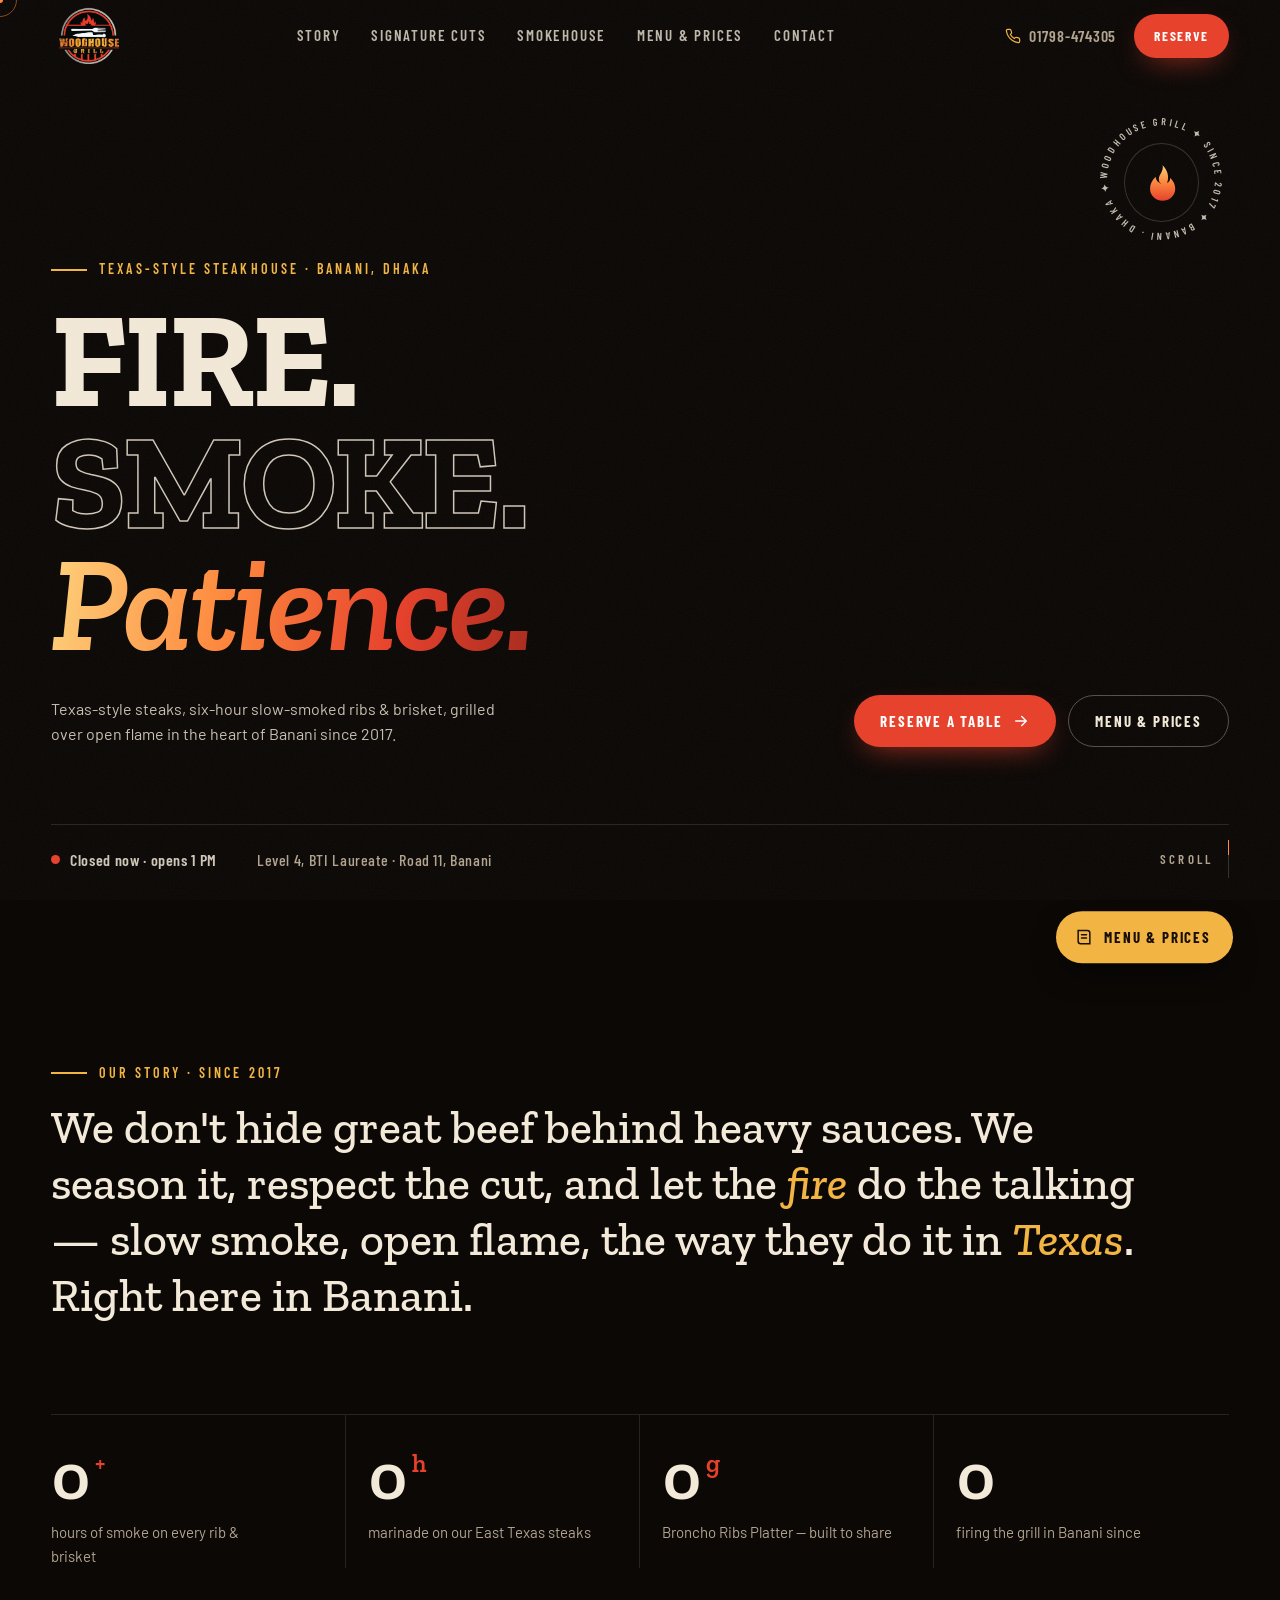
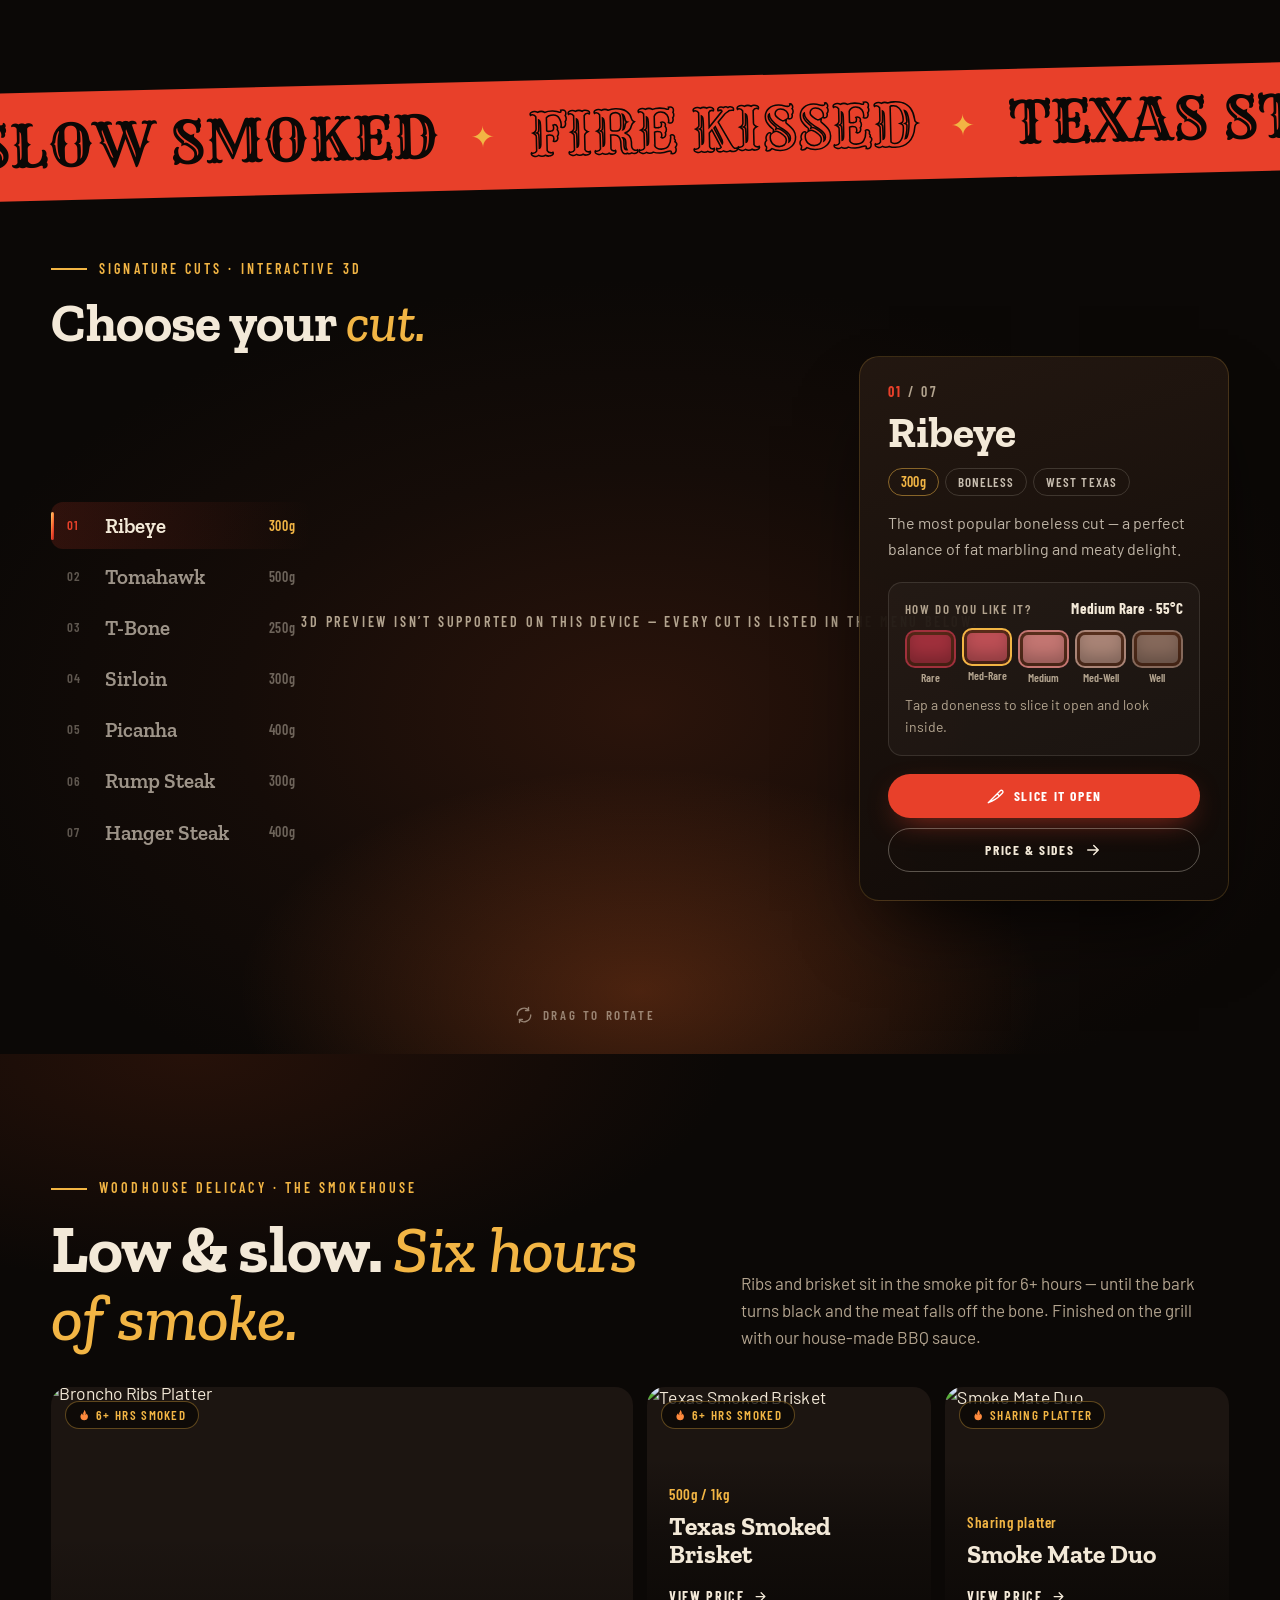
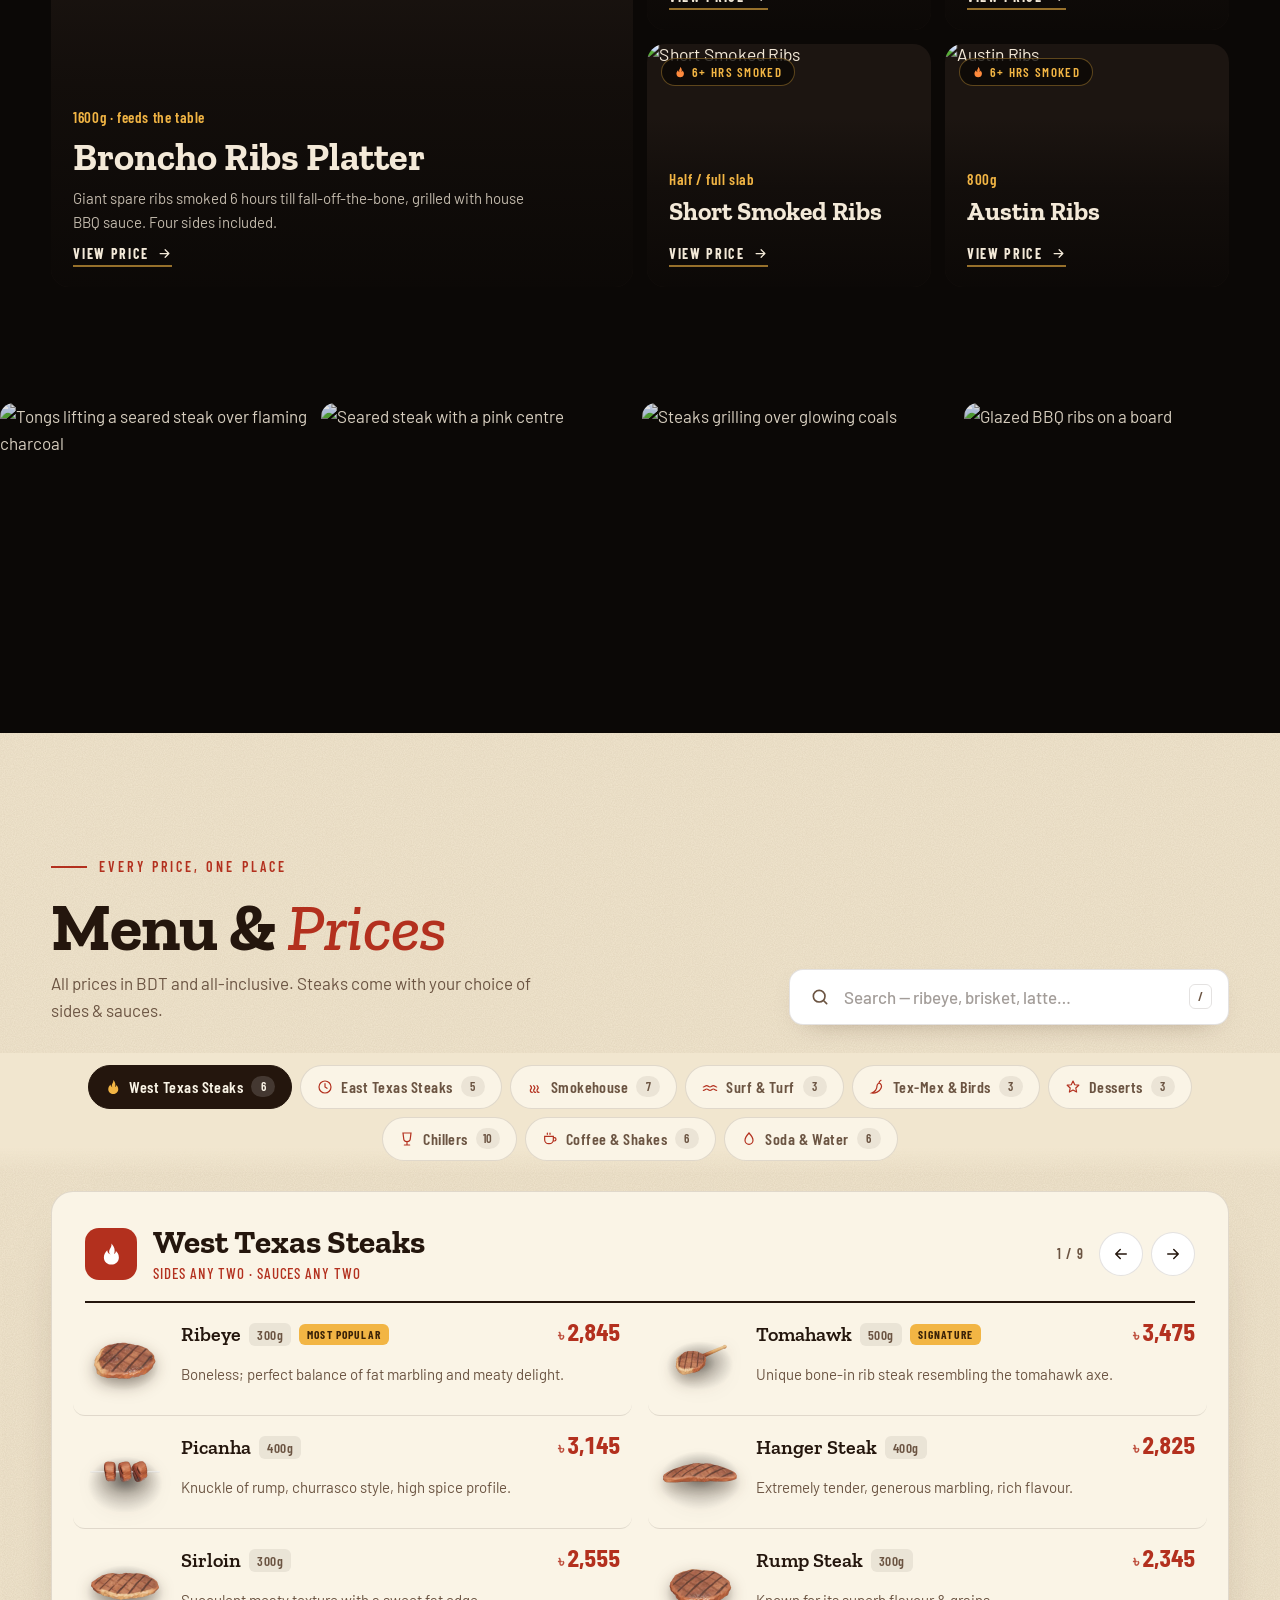
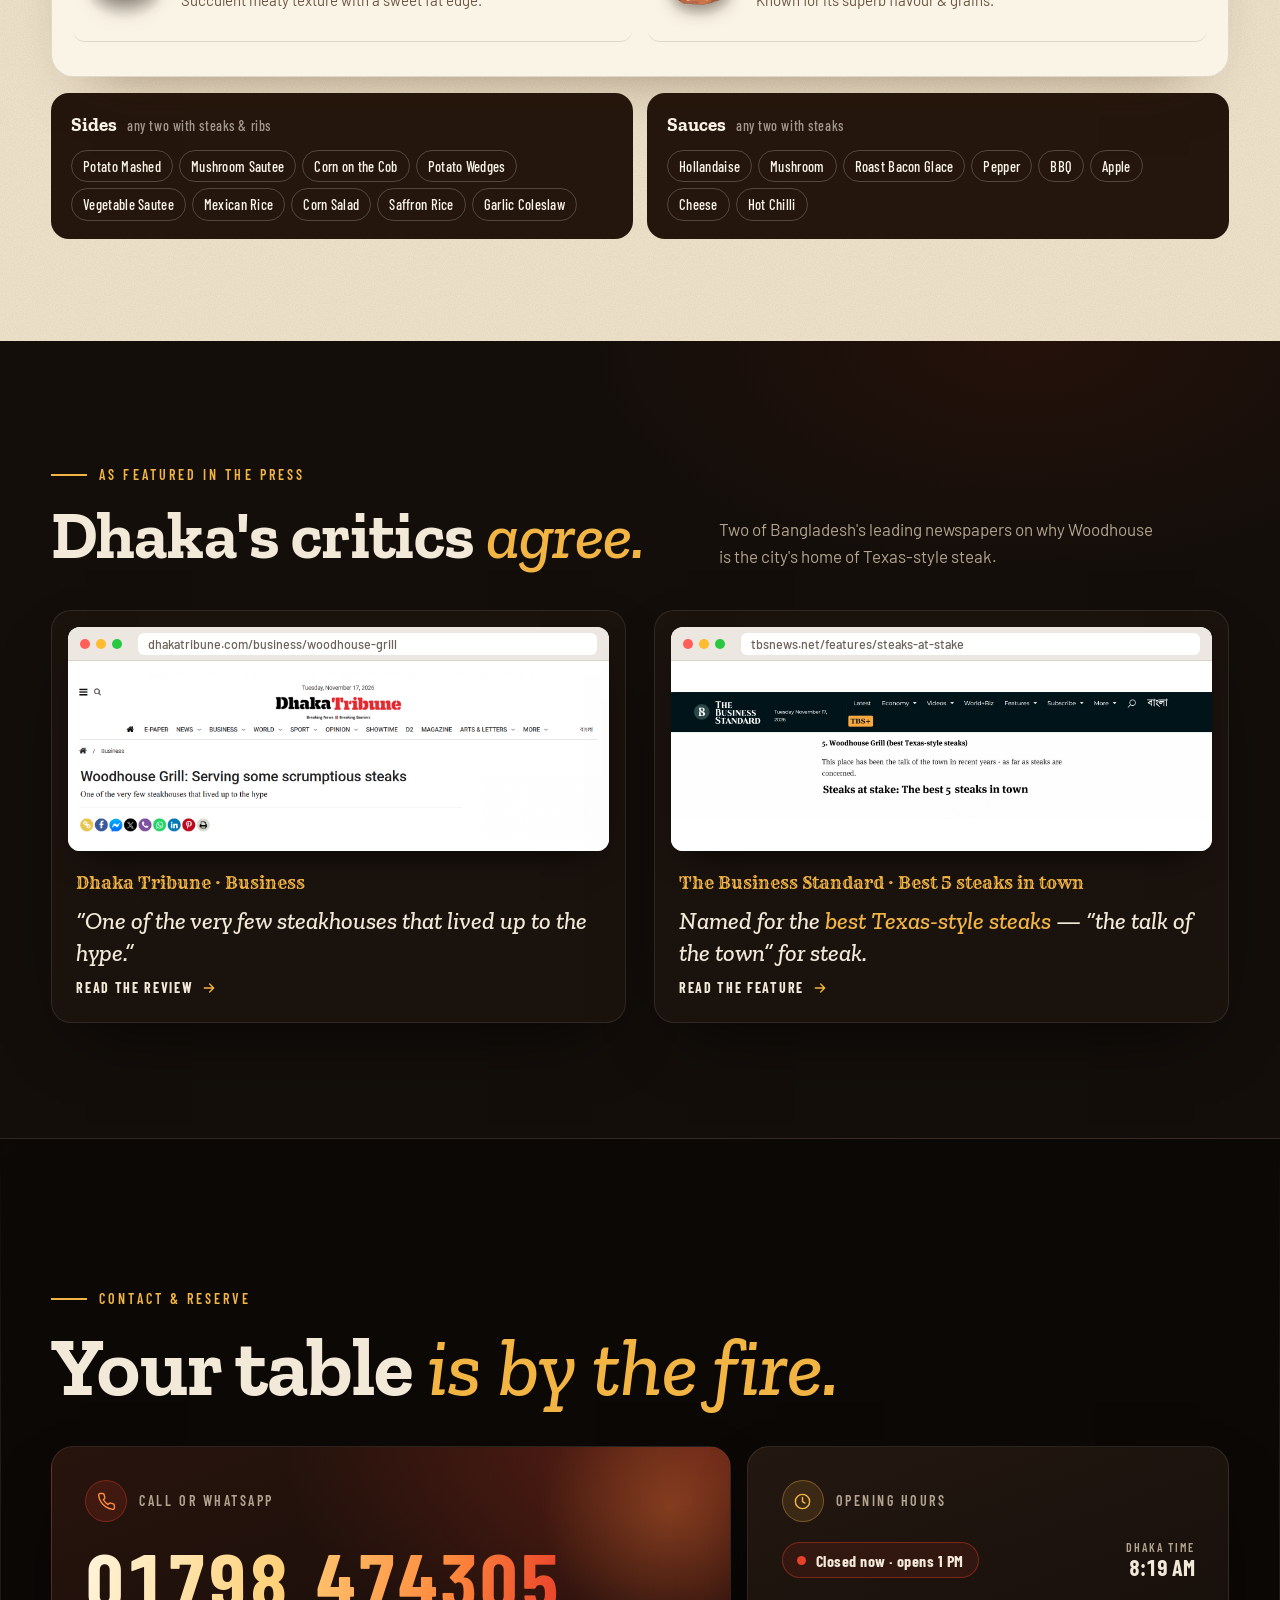
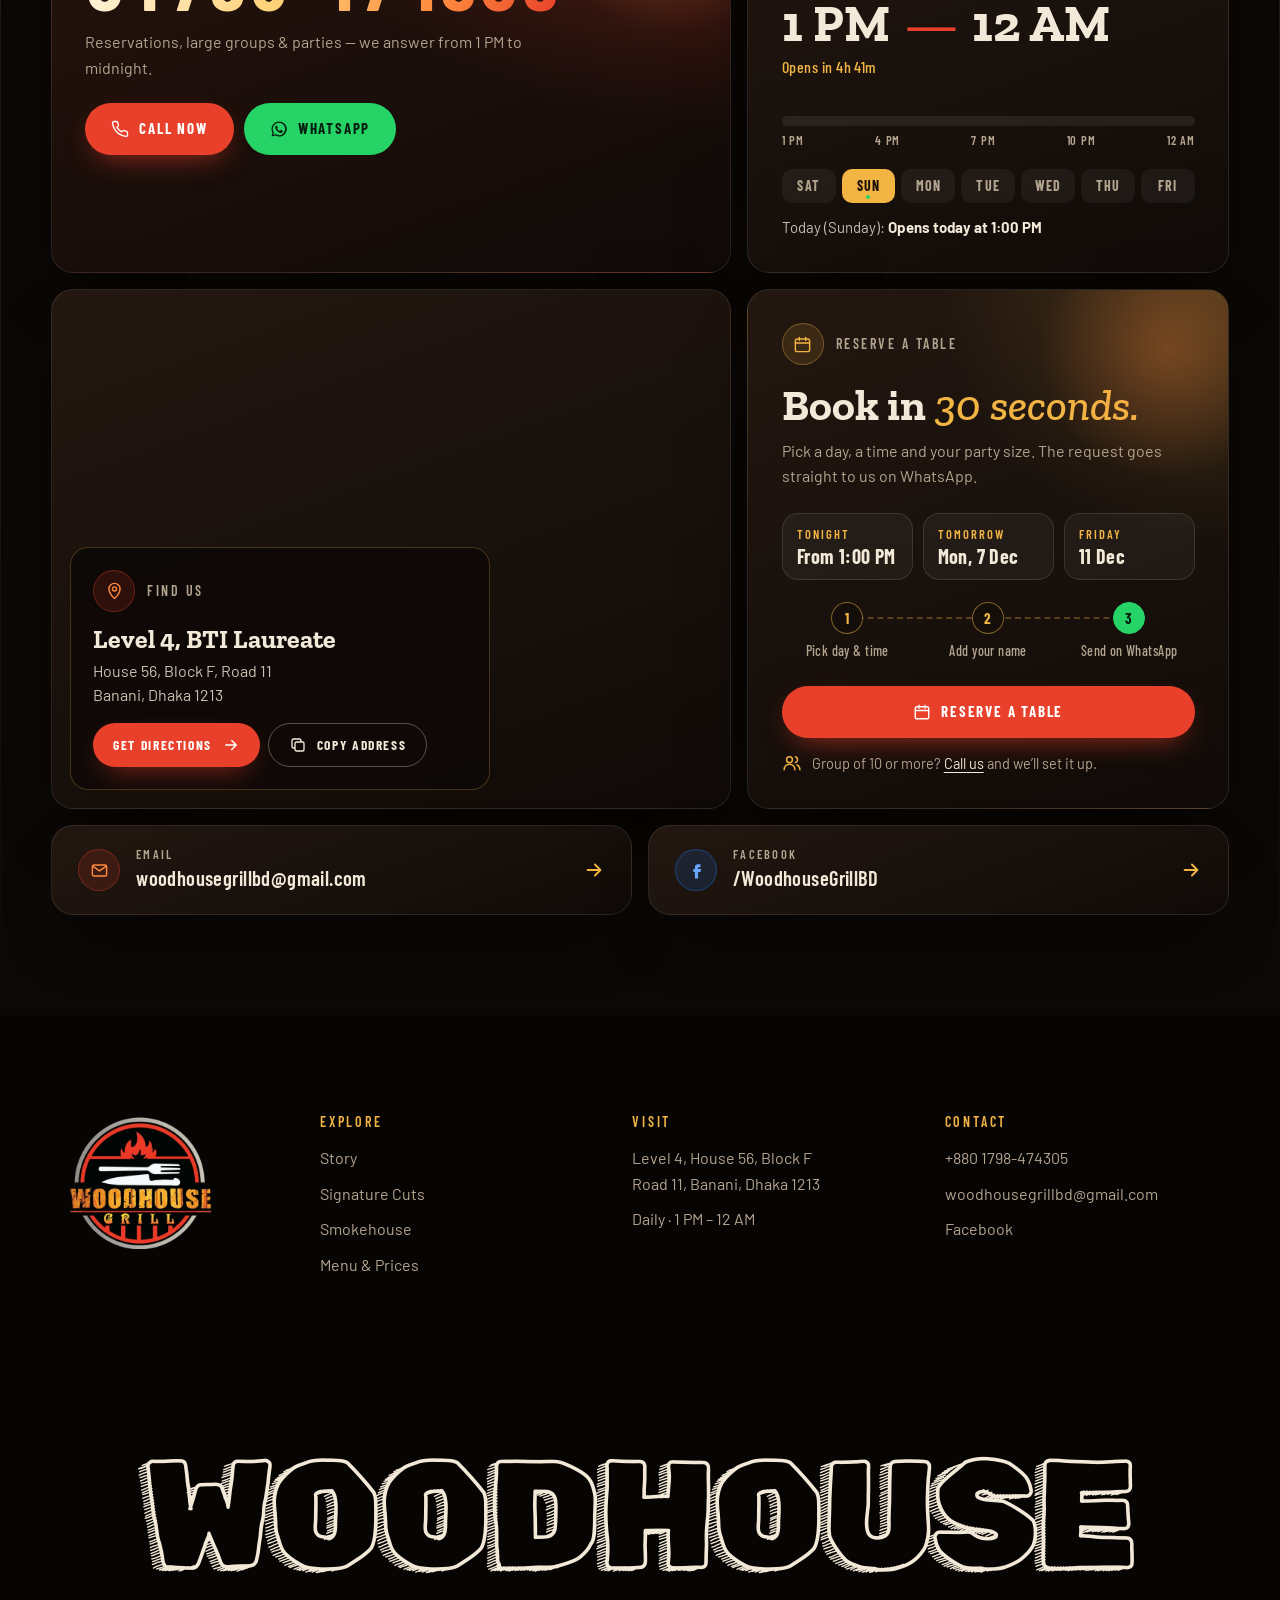
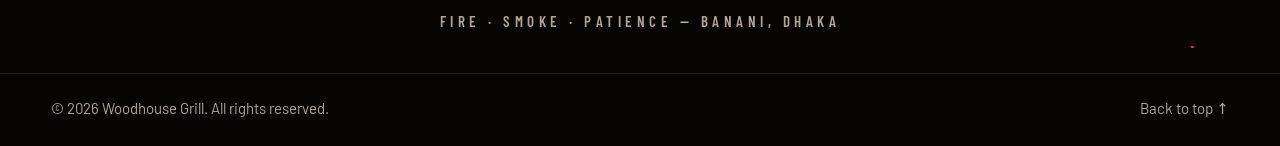
==== commit c702cee8: "Reservation popup: every Reserve button opens a 3-step booking dialog - Step 1: pick a day (next 2 w" ====
--- a/site/index.html
+++ b/site/index.html
@@ -51,6 +51,9 @@
       <symbol id="i-knife" viewBox="0 0 24 24"><path d="M3 21 15 9l3 3c-3 3-8 6-15 9zM15 9l4-4a2 2 0 0 1 3 3l-4 4" fill="none" stroke="currentColor" stroke-width="1.8" stroke-linejoin="round"/></symbol>
       <symbol id="i-rotate" viewBox="0 0 24 24"><path d="M3 12a9 9 0 0 1 15.5-6.2M21 12a9 9 0 0 1-15.5 6.2M18 2v4h-4M6 22v-4h4" fill="none" stroke="currentColor" stroke-width="1.8" stroke-linecap="round" stroke-linejoin="round"/></symbol>
       <symbol id="i-flame" viewBox="0 0 64 64"><path d="M33 4c2 10-6 14-6 22 0 4 2 6 4 7-3-1-9-4-9-11-6 6-9 12-9 19 0 12 10 19 20 19s20-7 20-19c0-9-5-14-8-17 0 4-2 7-5 8 4-9 1-20-7-28z"/></symbol>
+      <symbol id="i-cal" viewBox="0 0 24 24"><rect x="3" y="5" width="18" height="16" rx="2.5" fill="none" stroke="currentColor" stroke-width="1.8"/><path d="M3 10h18M8 3v4M16 3v4" fill="none" stroke="currentColor" stroke-width="1.8" stroke-linecap="round"/></symbol>
+      <symbol id="i-users" viewBox="0 0 24 24"><circle cx="9" cy="8" r="3.5" fill="none" stroke="currentColor" stroke-width="1.8"/><path d="M2.5 20a6.5 6.5 0 0 1 13 0M16 4.6a3.5 3.5 0 0 1 0 6.8M18 14.2a6.5 6.5 0 0 1 3.5 5.8" fill="none" stroke="currentColor" stroke-width="1.8" stroke-linecap="round"/></symbol>
+      <symbol id="i-check" viewBox="0 0 24 24"><path d="m5 12.5 4.5 4.5L19 7.5" fill="none" stroke="currentColor" stroke-width="2.4" stroke-linecap="round" stroke-linejoin="round"/></symbol>
     </defs>
   </svg>
 
@@ -101,7 +104,7 @@
     </nav>
     <div class="nav__right">
       <a href="tel:+8801798474305" class="nav__phone"><svg><use href="#i-phone"/></svg>01798-474305</a>
-      <a href="#visit" class="btn btn--fire btn--sm" data-scroll data-magnetic><span>Reserve</span></a>
+      <a href="#visit" class="btn btn--fire btn--sm" data-reserve data-magnetic><span>Reserve</span></a>
       <button class="nav__burger" id="burger" aria-label="Open menu" aria-expanded="false"><span></span><span></span></button>
     </div>
   </header>
@@ -118,7 +121,7 @@
         <a href="#visit" data-scroll><small>05</small><span>Contact</span><svg><use href="#i-arrow"/></svg></a>
       </nav>
       <div class="mnav__foot">
-        <a class="btn btn--fire btn--block" href="#visit" data-scroll><span>Reserve a Table</span></a>
+        <a class="btn btn--fire btn--block" href="#visit" data-reserve><svg><use href="#i-cal"/></svg><span>Reserve a Table</span></a>
         <div class="mnav__quick">
           <a href="tel:+8801798474305"><svg><use href="#i-phone"/></svg>Call</a>
           <a href="https://wa.me/8801798474305" target="_blank" rel="noopener"><svg><use href="#i-wa"/></svg>WhatsApp</a>
@@ -160,7 +163,7 @@
         <div class="hero__bottom">
           <p class="hero__lead" data-hero="lead">Texas-style steaks, six-hour slow-smoked ribs &amp; brisket, grilled over open flame in the heart of Banani since 2017.</p>
           <div class="hero__ctas" data-hero="ctas">
-            <a href="#visit" class="btn btn--fire" data-scroll data-magnetic><span>Reserve a Table</span><svg><use href="#i-arrow"/></svg></a>
+            <a href="#visit" class="btn btn--fire" data-reserve data-magnetic><span>Reserve a Table</span><svg><use href="#i-arrow"/></svg></a>
             <a href="#menu" class="btn btn--ghost" data-scroll data-magnetic><span>Menu &amp; Prices</span></a>
           </div>
         </div>
@@ -406,29 +409,24 @@
             </div>
           </div>
 
-          <form class="ccard reserve" id="reserveForm" novalidate data-reveal>
-            <div class="reserve__head">
-              <img src="assets/logo/logo-sm.webp" alt="" width="64" height="48">
-              <div><h3>Reserve a table</h3><p>Sent straight to us on WhatsApp.</p></div>
-            </div>
-            <label class="field"><span>Your name</span><input name="name" required autocomplete="name" placeholder="e.g. Arif Rahman"></label>
-            <label class="field"><span>Phone</span><input name="phone" required type="tel" autocomplete="tel" placeholder="01XXX-XXXXXX"></label>
-            <div class="field-row">
-              <label class="field"><span>Date</span><input name="date" required type="date"></label>
-              <label class="field"><span>Time</span><select name="time" required><option value="">Select</option></select></label>
-            </div>
-            <div class="field guests">
-              <span>Guests</span>
-              <div class="guests__ctrl">
-                <button type="button" data-g="-1" aria-label="Fewer guests">−</button>
-                <output name="guests" id="guestsOut">2</output>
-                <button type="button" data-g="1" aria-label="More guests">+</button>
-              </div>
-            </div>
-            <label class="field"><span>Occasion / notes <em>(optional)</em></span><input name="notes" placeholder="Birthday, window seat, …"></label>
-            <button class="btn btn--fire btn--block" type="submit"><svg><use href="#i-wa"/></svg><span>Request via WhatsApp</span></button>
-            <p class="reserve__msg" id="reserveMsg" role="status"></p>
-          </form>
+          <div class="ccard rsvcard" data-reveal>
+            <div class="ccard__glow"></div>
+            <div class="ccard__label"><span class="ring ring--gold"><svg><use href="#i-cal"/></svg></span>Reserve a table</div>
+            <h3 class="rsvcard__title">Book in <em>30 seconds.</em></h3>
+            <p class="ccard__sub">Pick a day, a time and your party size. The request goes straight to us on WhatsApp.</p>
+            <div class="rsvcard__quick" id="rsvQuick">
+              <button type="button" data-reserve data-day="0"><small>Tonight</small><b>&nbsp;</b></button>
+              <button type="button" data-reserve data-day="1"><small>Tomorrow</small><b>&nbsp;</b></button>
+              <button type="button" data-reserve data-day="fri"><small>Friday</small><b>&nbsp;</b></button>
+            </div>
+            <ol class="rsvcard__how" aria-label="How it works">
+              <li><b>1</b><span>Pick day &amp; time</span></li>
+              <li><b>2</b><span>Add your name</span></li>
+              <li><b>3</b><span>Send on WhatsApp</span></li>
+            </ol>
+            <button class="btn btn--fire btn--block" type="button" data-reserve><svg><use href="#i-cal"/></svg><span>Reserve a Table</span></button>
+            <p class="rsvcard__groups"><svg><use href="#i-users"/></svg><span>Group of 10 or more? <a href="tel:+8801798474305">Call us</a> and we&rsquo;ll set it up.</span></p>
+          </div>
 
           <a class="ccard ccard--mini" href="mailto:woodhousegrillbd@gmail.com" data-reveal>
             <span class="ring"><svg><use href="#i-mail"/></svg></span>
@@ -479,6 +477,120 @@
     </div>
   </footer>
 
+
+  <!-- ============ RESERVATION POPUP ============ -->
+  <div class="rsv" id="rsv" hidden>
+    <div class="rsv__bg" data-rsv-close></div>
+    <div class="rsv__dialog" role="dialog" aria-modal="true" aria-labelledby="rsvTitle" tabindex="-1">
+      <span class="rsv__grip" aria-hidden="true"></span>
+      <button class="rsv__x" type="button" data-rsv-close aria-label="Close reservation">&times;</button>
+
+      <aside class="rsv__side">
+        <div class="rsv__brand">
+          <img src="assets/logo/logo-sm.webp" alt="" width="72" height="54">
+          <span class="rsv__live"><span class="live-dot" data-live-dot></span><b data-live-text>Open daily</b></span>
+        </div>
+        <h2 class="rsv__title" id="rsvTitle">Reserve a table <em>by the fire.</em></h2>
+        <div class="ticket" id="rsvTicket" aria-hidden="true">
+          <div class="ticket__head"><small>Table request</small><b>Woodhouse Grill</b></div>
+          <dl class="ticket__grid">
+            <div><dt>Date</dt><dd data-t="date">&mdash;</dd></div>
+            <div><dt>Time</dt><dd data-t="time">&mdash;</dd></div>
+            <div><dt>Guests</dt><dd data-t="guests">2</dd></div>
+            <div><dt>Name</dt><dd data-t="name">&mdash;</dd></div>
+          </dl>
+          <div class="ticket__foot"><span>Level 4, BTI Laureate<br>Road 11, Banani</span><i class="ticket__code"></i></div>
+          <div class="ticket__stamp">Requested</div>
+        </div>
+        <p class="rsv__note"><svg><use href="#i-clock"/></svg>Open daily 1 PM &ndash; 12 AM &middot; last seating 11 PM</p>
+      </aside>
+
+      <form class="rsv__main" id="rsvForm" novalidate>
+        <div class="rsv__top">
+          <ol class="rsv__steps" aria-label="Reservation steps">
+            <li class="is-on"><span>When</span></li>
+            <li><span>Your details</span></li>
+            <li><span>Confirm</span></li>
+          </ol>
+        </div>
+        <div class="rsv__body" id="rsvBody">
+          <!-- step 1: when -->
+          <section class="rsv__step is-on" data-step="0">
+            <div class="rsv__block">
+              <h3 class="rsv__h">Pick a day <small id="rsvMonth"></small></h3>
+              <div class="rsv__days" id="rsvDays" role="group" aria-label="Day"></div>
+              <input type="date" id="rsvDate" class="rsv__dateinput" tabindex="-1" aria-hidden="true">
+            </div>
+            <div class="rsv__block">
+              <h3 class="rsv__h">Choose a time <small id="rsvTimeHint"></small></h3>
+              <div class="slots" id="rsvTimes" role="group" aria-label="Time"></div>
+            </div>
+            <div class="rsv__block">
+              <h3 class="rsv__h">How many guests?</h3>
+              <div class="party" id="rsvParty" role="group" aria-label="Guests"></div>
+              <div class="party__big" id="rsvBig" hidden>
+                <div class="guests__ctrl">
+                  <button type="button" data-big="-1" aria-label="Fewer guests">&minus;</button>
+                  <output id="rsvBigOut">10</output>
+                  <button type="button" data-big="1" aria-label="More guests">+</button>
+                </div>
+                <p>Big table? We&rsquo;ll call you back to arrange the space.</p>
+              </div>
+            </div>
+          </section>
+
+          <!-- step 2: details -->
+          <section class="rsv__step" data-step="1">
+            <div class="rsv__block">
+              <h3 class="rsv__h">Who&rsquo;s the table for?</h3>
+              <label class="field"><span>Your name</span><input name="name" autocomplete="name" placeholder="e.g. Arif Rahman" maxlength="60"><em class="field__err">Please add your name.</em></label>
+              <label class="field"><span>Phone / WhatsApp</span><input name="phone" type="tel" inputmode="tel" autocomplete="tel" placeholder="01XXX-XXXXXX" maxlength="20"><em class="field__err">Please add a valid phone number.</em></label>
+            </div>
+            <div class="rsv__block">
+              <h3 class="rsv__h">Any occasion? <small>Optional</small></h3>
+              <div class="occ" id="rsvOcc" role="group" aria-label="Occasion"></div>
+            </div>
+            <div class="rsv__block">
+              <label class="field"><span>Notes <em>(optional)</em></span><textarea name="notes" rows="3" maxlength="300" placeholder="Window seat, high chair, bringing a cake&hellip;"></textarea></label>
+            </div>
+          </section>
+
+          <!-- step 3: review -->
+          <section class="rsv__step" data-step="2">
+            <div class="rsv__block">
+              <h3 class="rsv__h">Check your request</h3>
+              <ul class="review" id="rsvReview"></ul>
+            </div>
+            <div class="rsv__block">
+              <h3 class="rsv__h">This opens in WhatsApp <small>You just press send</small></h3>
+              <div class="wa-prev">
+                <div class="wa-prev__head"><img src="assets/logo/logo-sm.webp" alt="" width="40" height="30"><span><b>Woodhouse Grill</b><small>WhatsApp &middot; 01798-474305</small></span></div>
+                <div class="wa-prev__bubble"><span id="rsvMsg"></span><i class="wa-prev__meta">now <svg><use href="#i-check"/></svg></i></div>
+              </div>
+            </div>
+          </section>
+
+          <!-- step 4: done -->
+          <section class="rsv__step rsv__done" data-step="3">
+            <div class="done-mark"><svg class="done-mark__flame"><use href="#i-flame"/></svg><svg class="done-mark__check" viewBox="0 0 24 24"><path pathLength="1" d="m5 12.5 4.5 4.5L19 7.5"/></svg></div>
+            <h3>Almost done!</h3>
+            <p>WhatsApp has opened with your request. <b>Press send</b> and we&rsquo;ll confirm your table. We reply between 1 PM and midnight.</p>
+            <div class="rsv__done-btns">
+              <a class="btn btn--wa" id="rsvAgain" href="#" target="_blank" rel="noopener"><svg><use href="#i-wa"/></svg><span>Open WhatsApp again</span></a>
+              <button class="btn btn--ghost" type="button" data-rsv-close><span>Done</span></button>
+            </div>
+            <p class="rsv__done-alt">WhatsApp didn&rsquo;t open? Call <a href="tel:+8801798474305">01798-474305</a></p>
+          </section>
+        </div>
+        <div class="rsv__foot">
+          <button type="button" class="rsv__back" id="rsvBack" aria-label="Back"><svg><use href="#i-arrow"/></svg><span>Back</span></button>
+          <p class="rsv__sum" id="rsvSum" aria-live="polite"></p>
+          <button type="submit" class="btn btn--fire rsv__next" id="rsvNext"><span>Continue</span><svg><use href="#i-arrow"/></svg></button>
+        </div>
+      </form>
+    </div>
+  </div>
+
   <script src="https://cdnjs.cloudflare.com/ajax/libs/gsap/3.12.5/gsap.min.js"></script>
   <script src="https://cdnjs.cloudflare.com/ajax/libs/gsap/3.12.5/ScrollTrigger.min.js"></script>
   <script src="js/data.js"></script>
--- a/site/css/style.css
+++ b/site/css/style.css
@@ -500,10 +500,25 @@
 .mapcard__addr b { display: block; font: 700 26px/1.2 var(--f-display); color: var(--ink); margin-bottom: 4px; }
 .mapcard__btns { display: flex; gap: 8px; flex-wrap: wrap; }
 
-.reserve { grid-column: span 5; }
-.reserve__head { display: flex; align-items: center; gap: 14px; margin-bottom: 20px; }
-.reserve__head h3 { margin: 0; font: 700 28px/1.1 var(--f-display); }
-.reserve__head p { margin: 4px 0 0; color: var(--muted); font-size: 15px; }
+/* reserve teaser card (opens the popup) */
+.rsvcard { grid-column: span 5; display: flex; flex-direction: column; background: radial-gradient(110% 90% at 100% 0%, rgba(242, 181, 68, .2), transparent 55%), linear-gradient(160deg, rgba(36, 24, 17, .97), rgba(16, 11, 8, .97)); }
+.rsvcard__title { margin: 0; font: 700 clamp(34px, 3.4vw, 48px)/1.02 var(--f-display); }
+.rsvcard__title em { font-style: italic; font-weight: 500; color: var(--gold); }
+.rsvcard__quick { display: grid; grid-template-columns: repeat(3, minmax(0, 1fr)); gap: 10px; margin: 24px 0 16px; }
+.rsvcard__quick button { display: flex; flex-direction: column; align-items: flex-start; gap: 6px; padding: 14px 14px 13px; border-radius: 16px; text-align: left; background: rgba(255, 255, 255, .045); border: 1px solid rgba(243, 233, 216, .12); color: var(--ink); transition: background .25s, border-color .25s, transform .35s var(--ease-out); }
+.rsvcard__quick button:hover { background: rgba(242, 181, 68, .12); border-color: rgba(242, 181, 68, .5); transform: translateY(-3px); }
+.rsvcard__quick small { font: 600 12.5px/1 var(--f-cond); letter-spacing: .16em; text-transform: uppercase; color: var(--gold); }
+.rsvcard__quick b { font: 700 20px/1 var(--f-cond); letter-spacing: .02em; }
+.rsvcard__quick button:disabled { opacity: .4; transform: none; cursor: not-allowed; }
+.rsvcard__how { position: relative; display: grid; grid-template-columns: repeat(3, minmax(0, 1fr)); gap: 10px; margin: 6px 0 24px; padding: 0; list-style: none; }
+.rsvcard__how::before { content: ''; position: absolute; top: 15px; left: 16%; right: 16%; border-top: 2px dashed rgba(242, 181, 68, .3); }
+.rsvcard__how li { position: relative; display: flex; flex-direction: column; align-items: center; gap: 8px; text-align: center; font: 500 14px/1.25 var(--f-cond); letter-spacing: .03em; color: var(--muted); }
+.rsvcard__how b { width: 32px; height: 32px; display: grid; place-items: center; border-radius: 50%; background: var(--bg-2); border: 1px solid rgba(242, 181, 68, .5); color: var(--gold); font: 700 15px/1 var(--f-cond); }
+.rsvcard__how li:last-child b { background: var(--wa); border-color: var(--wa); color: #05200e; }
+.rsvcard .btn { margin-top: auto; }
+.rsvcard__groups { display: flex; align-items: center; gap: 10px; margin: 14px 0 0; font-size: 14.5px; color: var(--muted); }
+.rsvcard__groups svg { width: 20px; height: 20px; flex: none; color: var(--gold); }
+.rsvcard__groups a { color: var(--ink); text-decoration: underline; text-underline-offset: 3px; }
 .field { display: block; margin-bottom: 14px; }
 .field > span { display: block; font: 600 13px/1 var(--f-cond); letter-spacing: .16em; text-transform: uppercase; color: var(--muted); margin-bottom: 8px; }
 .field > span em { text-transform: none; letter-spacing: 0; font-style: italic; }
@@ -519,7 +534,6 @@
 .guests__ctrl button { width: 38px; height: 38px; border-radius: 50%; font-size: 20px; transition: background .2s, color .2s; }
 .guests__ctrl button:hover { background: var(--gold); color: var(--bg); }
 .guests__ctrl output { min-width: 34px; text-align: center; font: 700 22px/1 var(--f-cond); }
-.reserve__msg { min-height: 18px; margin: 10px 0 0; font-size: 14px; color: var(--gold); text-align: center; }
 
 .ccard--mini { grid-column: span 6; display: flex; align-items: center; gap: 16px; padding: 22px 26px; }
 .ccard--mini > span:nth-child(2) { flex: 1; min-width: 0; font: 600 clamp(18px, 1.6vw, 22px)/1.25 var(--f-cond); letter-spacing: .02em; overflow-wrap: anywhere; }
@@ -728,8 +742,10 @@
   .mapcard__addr { font-size: 14.5px; margin-bottom: 10px; }
   .mapcard__addr b { font-size: 21px; }
   .ccard__sub { font-size: 14.5px; }
-  .reserve__head { margin-bottom: 14px; }
-  .field { margin-bottom: 10px; }
+  .rsvcard__quick { margin: 18px 0 12px; gap: 8px; }
+  .rsvcard__quick button { padding: 12px 10px; }
+  .rsvcard__quick b { font-size: 17px; }
+  .rsvcard__how { display: none; }
   .ccard--mini { padding: 16px 18px; }
   .footer { padding-top: 48px; }
   .footer__top { gap: 22px; }
@@ -758,6 +774,212 @@
   .cnav__dots button.is-on { width: 24px; background: var(--gold); }
 }
 
+/* =========================================================
+   RESERVATION POPUP
+   ========================================================= */
+.rsv { position: fixed; inset: 0; z-index: 990; display: grid; place-items: center; padding: 24px; }
+.rsv__bg { position: absolute; inset: 0; background: rgba(8, 5, 3, .8); opacity: 0; transition: opacity .4s; }
+.rsv.is-open .rsv__bg { opacity: 1; }
+.rsv__dialog { position: relative; display: grid; grid-template-columns: 350px minmax(0, 1fr); width: min(1020px, 100%); height: min(700px, calc(100svh - 48px)); border-radius: 28px; overflow: hidden; background: var(--bg-2); border: 1px solid rgba(242, 181, 68, .2); box-shadow: 0 60px 140px -30px rgba(0, 0, 0, .95); opacity: 0; transform: translateY(34px) scale(.97); transition: opacity .35s var(--ease-out), transform .6s var(--ease-out); }
+.rsv.is-open .rsv__dialog { opacity: 1; transform: none; }
+.rsv__dialog:focus { outline: none; }
+.rsv__grip { display: none; }
+.rsv__x { position: absolute; top: 16px; right: 16px; z-index: 4; width: 42px; height: 42px; border-radius: 50%; display: grid; place-items: center; background: rgba(255, 255, 255, .06); border: 1px solid rgba(243, 233, 216, .16); color: var(--ink); font: 400 26px/1 var(--f-ui); transition: background .25s, transform .4s var(--ease-out); }
+.rsv__x:hover { background: var(--flame); border-color: var(--flame); transform: rotate(90deg); }
+
+/* left: brand + live ticket */
+.rsv__side { position: relative; display: flex; flex-direction: column; gap: 16px; padding: 28px 26px 24px; overflow: hidden; background: radial-gradient(120% 70% at 0% 0%, rgba(232, 64, 42, .38), transparent 62%), linear-gradient(180deg, rgba(18, 11, 7, .5) 0%, rgba(11, 8, 6, .96) 70%), url("https://images.unsplash.com/photo-1561553521-b6cddc085c5f?w=720&q=70&auto=format&fit=crop") center 30% / cover; border-right: 1px solid rgba(243, 233, 216, .08); }
+.rsv__brand { display: flex; align-items: center; justify-content: space-between; gap: 10px; }
+.rsv__brand img { width: 72px; height: auto; }
+.rsv__live { display: inline-flex; align-items: center; gap: 8px; height: 32px; padding: 0 12px; border-radius: 100px; background: rgba(11, 8, 6, .6); border: 1px solid rgba(243, 233, 216, .14); font: 600 14px/1 var(--f-cond); letter-spacing: .03em; white-space: nowrap; }
+.rsv__title { margin: 8px 0 0; font: 700 38px/1.02 var(--f-display); letter-spacing: -.01em; }
+.rsv__title em { display: block; font-style: italic; font-weight: 500; color: var(--gold); }
+.rsv__note { display: flex; align-items: center; gap: 8px; margin: 0; font: 500 14px/1.3 var(--f-cond); letter-spacing: .03em; color: var(--muted); }
+.rsv__note svg { width: 16px; height: 16px; flex: none; color: var(--gold); }
+
+.ticket { position: relative; margin-top: auto; padding: 18px 20px 16px; border-radius: 16px; background: linear-gradient(180deg, var(--paper-2), var(--paper)); color: var(--paper-ink); box-shadow: 0 30px 60px -24px rgba(0, 0, 0, .9); transform: rotate(-1.5deg); transition: transform .6s var(--ease-out); }
+.rsv.is-open .ticket { animation: ticketIn .9s .15s var(--ease-out) both; }
+@keyframes ticketIn { from { opacity: 0; transform: translateY(40px) rotate(4deg); } to { opacity: 1; transform: rotate(-1.5deg); } }
+.ticket::before, .ticket::after { content: ''; position: absolute; top: 70%; width: 22px; height: 22px; margin-top: -11px; border-radius: 50%; background: #0d0907; }
+.ticket::before { left: -11px; } .ticket::after { right: -11px; }
+.ticket__head { display: flex; align-items: baseline; justify-content: space-between; gap: 8px; padding-bottom: 12px; border-bottom: 1px solid var(--paper-line); }
+.ticket__head small { font: 600 12px/1 var(--f-cond); letter-spacing: .2em; text-transform: uppercase; color: var(--paper-ink-2); }
+.ticket__head b { font: 400 15px/1 var(--f-west); color: var(--paper-red); }
+.ticket__grid { display: grid; grid-template-columns: 1fr 1fr; gap: 12px 14px; margin: 14px 0 0; }
+.ticket__grid div { min-width: 0; }
+.ticket__grid dt { font: 600 11.5px/1 var(--f-cond); letter-spacing: .18em; text-transform: uppercase; color: var(--paper-ink-2); }
+.ticket__grid dd { margin: 5px 0 0; font: 700 21px/1.1 var(--f-display); white-space: nowrap; overflow: hidden; text-overflow: ellipsis; }
+.ticket__grid dd.is-bump { animation: tBump .5s var(--ease-out); }
+@keyframes tBump { 0% { color: var(--paper-red); transform: translateY(6px); opacity: .2; } 100% { transform: none; opacity: 1; } }
+.ticket__foot { display: flex; align-items: flex-end; justify-content: space-between; gap: 12px; margin-top: 18px; padding-top: 14px; border-top: 2px dashed rgba(36, 22, 13, .22); font: 500 12.5px/1.35 var(--f-cond); letter-spacing: .04em; color: var(--paper-ink-2); }
+.ticket__code { width: 86px; height: 30px; flex: none; background: repeating-linear-gradient(90deg, var(--paper-ink) 0 2px, transparent 2px 4px, var(--paper-ink) 4px 5px, transparent 5px 8px, var(--paper-ink) 8px 11px, transparent 11px 13px); opacity: .75; }
+.ticket__stamp { position: absolute; right: 10px; bottom: 14px; padding: 6px 12px; border: 3px solid var(--paper-red); border-radius: 8px; font: 400 18px/1 var(--f-west); letter-spacing: .06em; text-transform: uppercase; color: var(--paper-red); opacity: 0; transform: rotate(-14deg) scale(2.2); pointer-events: none; mix-blend-mode: multiply; }
+.rsv.is-sent .ticket__stamp { animation: stamp .45s .15s cubic-bezier(.3, 1.6, .5, 1) forwards; }
+@keyframes stamp { to { opacity: .9; transform: rotate(-14deg) scale(1); } }
+
+/* right: steps */
+.rsv__main { display: flex; flex-direction: column; min-width: 0; min-height: 0; }
+.rsv__top { padding: 26px 80px 0 32px; }
+.rsv__steps { display: flex; gap: 10px; margin: 0; padding: 0; list-style: none; }
+.rsv__steps li { flex: 1; font: 600 13px/1 var(--f-cond); letter-spacing: .16em; text-transform: uppercase; color: rgba(179, 164, 143, .7); transition: color .3s; }
+.rsv__steps li::before { content: ''; display: block; height: 4px; margin-bottom: 10px; border-radius: 4px; background: var(--fire-grad) no-repeat 0 0 / 0% 100%, rgba(255, 255, 255, .08); transition: background-size .6s var(--ease-out); }
+.rsv__steps li.is-on, .rsv__steps li.is-done { color: var(--ink); }
+.rsv__steps li.is-on::before, .rsv__steps li.is-done::before { background-size: 100% 100%, auto; }
+.rsv__body { flex: 1; min-height: 0; overflow-y: auto; overscroll-behavior: contain; padding: 22px 32px 26px; scrollbar-width: thin; scrollbar-color: rgba(243, 233, 216, .2) transparent; }
+.rsv__step { display: none; }
+.rsv__step.is-on { display: block; animation: rsvIn .5s var(--ease-out) both; }
+.rsv__step.is-on.is-back { animation-name: rsvInBack; }
+@keyframes rsvIn { from { opacity: 0; transform: translateX(26px); } }
+@keyframes rsvInBack { from { opacity: 0; transform: translateX(-26px); } }
+.rsv__block + .rsv__block { margin-top: 24px; }
+.rsv__h { display: flex; align-items: baseline; justify-content: space-between; gap: 12px; margin: 0 0 12px; font: 700 21px/1.15 var(--f-display); }
+.rsv__h small { font: 500 14px/1.2 var(--f-cond); letter-spacing: .04em; color: var(--muted); text-align: right; }
+
+/* days */
+.rsv__days { display: flex; gap: 8px; overflow-x: auto; margin: 0 -32px; padding: 4px 32px 8px; scroll-snap-type: x proximity; scroll-padding: 0 32px; scrollbar-width: none; }
+.rsv__days::-webkit-scrollbar { display: none; }
+.day { position: relative; flex: 0 0 70px; height: 84px; display: flex; flex-direction: column; align-items: center; justify-content: center; gap: 5px; border-radius: 16px; background: rgba(255, 255, 255, .04); border: 1px solid rgba(243, 233, 216, .12); color: var(--ink); scroll-snap-align: start; transition: background .25s, border-color .25s, color .25s, transform .35s var(--ease-out); }
+.day small { font: 600 11.5px/1 var(--f-cond); letter-spacing: .14em; text-transform: uppercase; color: var(--muted); }
+.day b { font: 700 27px/1 var(--f-cond); }
+.day span { font: 500 11.5px/1 var(--f-cond); letter-spacing: .1em; text-transform: uppercase; color: var(--muted); }
+.day:hover { border-color: rgba(242, 181, 68, .55); transform: translateY(-2px); }
+.day.is-wknd::after { content: ''; position: absolute; top: 7px; right: 7px; width: 5px; height: 5px; border-radius: 50%; background: var(--ember); }
+.day[aria-pressed="true"] { background: var(--gold); border-color: var(--gold); color: #1a0f08; box-shadow: 0 12px 26px -12px rgba(242, 181, 68, .8); }
+.day[aria-pressed="true"] small, .day[aria-pressed="true"] span { color: rgba(26, 15, 8, .72); }
+.day[aria-pressed="true"]::after { background: #1a0f08; }
+.day:disabled { opacity: .32; cursor: not-allowed; transform: none; }
+.day--more { flex-basis: 84px; border-style: dashed; }
+.day--more svg { width: 22px; height: 22px; color: var(--gold); }
+.day--more[aria-pressed="true"] svg { color: #1a0f08; }
+.rsv__dateinput { position: absolute; width: 1px; height: 1px; opacity: 0; pointer-events: none; }
+
+/* time slots */
+.slots { display: grid; gap: 14px; }
+.slots__g > small { display: flex; align-items: center; gap: 10px; margin-bottom: 8px; font: 600 12px/1 var(--f-cond); letter-spacing: .18em; text-transform: uppercase; color: var(--muted); }
+.slots__g > small::after { content: ''; flex: 1; height: 1px; background: rgba(243, 233, 216, .08); }
+.slots__row { display: grid; grid-template-columns: repeat(auto-fill, minmax(84px, 1fr)); gap: 8px; }
+.slot { height: 44px; border-radius: 12px; background: rgba(255, 255, 255, .04); border: 1px solid rgba(243, 233, 216, .12); color: var(--ink); font: 600 16px/1 var(--f-cond); letter-spacing: .03em; transition: background .2s, border-color .2s, color .2s, box-shadow .25s; }
+.slot:hover { border-color: rgba(242, 181, 68, .55); }
+.slot[aria-pressed="true"] { background: var(--flame); border-color: var(--flame); color: #fff; box-shadow: 0 10px 24px -10px rgba(232, 64, 42, .95); }
+.slot:disabled { opacity: .25; text-decoration: line-through; cursor: not-allowed; }
+.slots__none { margin: 0; padding: 16px; border-radius: 14px; background: rgba(232, 64, 42, .08); border: 1px dashed rgba(232, 64, 42, .4); color: rgba(243, 233, 216, .85); font-size: 15px; }
+
+/* party size */
+.party { display: grid; grid-template-columns: repeat(9, minmax(0, 1fr)); gap: 8px; }
+.pchip { height: 48px; border-radius: 14px; background: rgba(255, 255, 255, .04); border: 1px solid rgba(243, 233, 216, .12); color: var(--ink); font: 700 19px/1 var(--f-cond); transition: background .2s, border-color .2s, color .2s, transform .3s var(--ease-out); }
+.pchip:hover { border-color: rgba(242, 181, 68, .55); transform: translateY(-2px); }
+.pchip[aria-pressed="true"] { background: var(--gold); border-color: var(--gold); color: #1a0f08; }
+.party__big { display: flex; align-items: center; gap: 16px; margin-top: 12px; padding: 12px 14px; border-radius: 14px; background: rgba(242, 181, 68, .08); border: 1px solid rgba(242, 181, 68, .25); animation: rsvIn .4s var(--ease-out); }
+.party__big .guests__ctrl { flex: none; }
+.party__big p { margin: 0; font-size: 14.5px; color: rgba(243, 233, 216, .85); }
+
+/* details */
+.field textarea { width: 100%; padding: 12px 14px; border-radius: 10px; background: rgba(255, 255, 255, .05); border: 1px solid rgba(243, 233, 216, .14); color: var(--ink); font: 500 16px/1.4 var(--f-ui); outline: none; resize: none; transition: border-color .25s, box-shadow .25s; }
+.field textarea::placeholder { color: rgba(243, 233, 216, .32); }
+.field textarea:focus { border-color: var(--ember); box-shadow: 0 0 0 4px rgba(255, 138, 61, .12); }
+.field__err { display: none; margin-top: 6px; font: italic 500 14px/1.2 var(--f-ui); color: var(--ember); }
+.field.is-error .field__err { display: block; }
+.occ { display: flex; flex-wrap: wrap; gap: 8px; }
+.occ button { height: 40px; padding: 0 16px; border-radius: 100px; background: rgba(255, 255, 255, .04); border: 1px solid rgba(243, 233, 216, .14); color: var(--ink); font: 600 15px/1 var(--f-cond); letter-spacing: .04em; transition: background .2s, border-color .2s, color .2s; }
+.occ button:hover { border-color: rgba(242, 181, 68, .55); }
+.occ button[aria-pressed="true"] { background: var(--gold); border-color: var(--gold); color: #1a0f08; }
+
+/* review */
+.review { display: grid; grid-template-columns: repeat(3, minmax(0, 1fr)); gap: 8px; margin: 0; padding: 0; list-style: none; }
+.review li { min-width: 0; }
+.review li.is-wide { grid-column: 1 / -1; }
+.review button { position: relative; width: 100%; height: 100%; display: flex; flex-direction: column; align-items: flex-start; gap: 7px; padding: 12px 14px; border-radius: 14px; text-align: left; background: rgba(255, 255, 255, .04); border: 1px solid rgba(243, 233, 216, .1); color: var(--ink); transition: border-color .2s, background .2s; }
+.review button::after { content: 'Edit'; position: absolute; top: 11px; right: 12px; font: 600 11px/1 var(--f-cond); letter-spacing: .14em; text-transform: uppercase; color: var(--gold); opacity: .55; transition: opacity .2s; }
+.review button:hover { border-color: rgba(242, 181, 68, .5); background: rgba(242, 181, 68, .06); }
+.review button:hover::after { opacity: 1; }
+.review small { font: 600 11.5px/1 var(--f-cond); letter-spacing: .16em; text-transform: uppercase; color: var(--muted); }
+.review b { max-width: 100%; font: 600 16.5px/1.3 var(--f-ui); overflow-wrap: anywhere; }
+.wa-prev { padding: 14px; border-radius: 18px; background: #0b141a radial-gradient(rgba(255, 255, 255, .035) 1px, transparent 1.4px) 0 0 / 14px 14px; border: 1px solid rgba(255, 255, 255, .06); }
+.wa-prev__head { display: flex; align-items: center; gap: 10px; margin: -2px 0 14px; padding-bottom: 12px; border-bottom: 1px solid rgba(255, 255, 255, .06); color: #e9edef; }
+.wa-prev__head img { width: 40px; height: 40px; object-fit: contain; border-radius: 50%; background: #1f2c33; padding: 4px; }
+.wa-prev__head b { display: block; font: 600 15px/1.2 var(--f-ui); }
+.wa-prev__head small { font: 400 12.5px/1.2 var(--f-ui); color: rgba(233, 237, 239, .6); }
+.wa-prev__bubble { position: relative; margin-left: auto; max-width: min(400px, 94%); padding: 9px 12px 6px; border-radius: 12px 0 12px 12px; background: #005c4b; color: #e9edef; font: 400 14.5px/1.45 var(--f-ui); white-space: pre-wrap; overflow-wrap: anywhere; box-shadow: 0 2px 2px rgba(0, 0, 0, .25); }
+.wa-prev__bubble::after { content: ''; position: absolute; top: 0; right: -8px; border-style: solid; border-width: 0 0 10px 8px; border-color: transparent transparent transparent #005c4b; }
+.wa-prev__meta { display: flex; justify-content: flex-end; align-items: center; gap: 3px; margin-top: 2px; font: normal 400 11px/1 var(--f-ui); color: rgba(233, 237, 239, .6); }
+.wa-prev__meta svg { width: 15px; height: 15px; color: #53bdeb; }
+
+/* done */
+.rsv__done.is-on { display: flex; flex-direction: column; align-items: center; justify-content: center; min-height: 100%; text-align: center; padding: 10px 0; }
+.done-mark { position: relative; width: 116px; height: 116px; display: grid; place-items: center; margin-bottom: 18px; border-radius: 50%; background: radial-gradient(circle, rgba(242, 181, 68, .22), transparent 70%); }
+.done-mark__flame { position: absolute; width: 112px; height: 112px; fill: url(#fireGrad); opacity: .22; animation: flameFlicker 2.4s ease-in-out infinite; transform-origin: 50% 90%; }
+.done-mark__check { position: relative; width: 64px; height: 64px; padding: 14px; border-radius: 50%; background: var(--wa); color: #05200e; box-shadow: 0 16px 40px -12px rgba(37, 211, 102, .8); }
+.done-mark__check path { fill: none; stroke: currentColor; stroke-width: 2.6; stroke-linecap: round; stroke-linejoin: round; stroke-dasharray: 1; stroke-dashoffset: 1; }
+.rsv__done.is-on .done-mark__check { animation: popIn .6s var(--ease-out) both; }
+.rsv__done.is-on .done-mark__check path { animation: drawCheck .5s .35s var(--ease-out) forwards; }
+@keyframes popIn { from { transform: scale(.3); opacity: 0; } }
+@keyframes drawCheck { to { stroke-dashoffset: 0; } }
+.rsv__done h3 { margin: 0 0 10px; font: 700 34px/1.1 var(--f-display); }
+.rsv__done p { max-width: 440px; margin: 0 auto; color: rgba(243, 233, 216, .82); font-size: 16px; }
+.rsv__done p b { color: var(--ink); }
+.rsv__done-btns { display: flex; flex-wrap: wrap; justify-content: center; gap: 10px; margin: 24px 0 16px; }
+.rsv__done-alt { font-size: 14.5px !important; color: var(--muted) !important; }
+.rsv__done-alt a { color: var(--gold); }
+
+/* footer */
+.rsv__foot { display: flex; align-items: center; gap: 14px; padding: 16px 32px; border-top: 1px solid rgba(243, 233, 216, .08); background: rgba(11, 8, 6, .55); }
+.rsv.is-sent .rsv__foot { display: none; }
+.rsv__back { display: inline-flex; align-items: center; gap: 8px; height: 52px; padding: 0 20px; border-radius: 100px; border: 1px solid rgba(243, 233, 216, .22); color: var(--ink); font: 700 14px/1 var(--f-cond); letter-spacing: .12em; text-transform: uppercase; transition: background .2s, border-color .2s; }
+.rsv__back svg { width: 16px; height: 16px; transform: rotate(180deg); }
+.rsv__back:hover { background: rgba(255, 255, 255, .07); border-color: rgba(243, 233, 216, .4); }
+.rsv__back[hidden] { display: none !important; }
+.rsv__sum { flex: 1; min-width: 0; margin: 0; font: 500 15.5px/1.3 var(--f-cond); letter-spacing: .03em; color: var(--muted); white-space: nowrap; overflow: hidden; text-overflow: ellipsis; }
+.rsv__sum b { color: var(--ink); font-weight: 600; }
+.rsv__sum.is-err { color: var(--ember); white-space: normal; }
+.rsv__next { flex: none; min-width: 170px; }
+.rsv__next.is-shake { animation: shake .45s; }
+@keyframes shake { 20%, 60% { transform: translateX(-6px); } 40%, 80% { transform: translateX(6px); } }
+
+/* phones: bottom sheet */
+@media (max-width: 760px) {
+  .rsv { padding: 0; align-items: end; justify-items: stretch; }
+  .rsv__dialog { grid-template-columns: minmax(0, 1fr); grid-template-rows: auto minmax(0, 1fr); width: 100%; height: min(760px, 94svh); border-radius: 26px 26px 0 0; border-width: 1px 0 0; opacity: 1; transform: translateY(105%); transition: transform .55s var(--ease-out); }
+  .rsv.is-open .rsv__dialog { transform: translateY(var(--drag, 0px)); }
+  .rsv.is-dragging .rsv__dialog { transition: none; }
+  .rsv__grip { display: block; position: absolute; top: 8px; left: 50%; z-index: 4; width: 46px; height: 5px; margin-left: -23px; border-radius: 5px; background: rgba(243, 233, 216, .35); }
+  .rsv__x { top: 14px; right: 12px; width: 38px; height: 38px; font-size: 22px; }
+  .rsv__side { flex-direction: row; flex-wrap: wrap; align-items: center; gap: 4px 12px; padding: 22px 60px 14px 18px; border-right: 0; border-bottom: 1px solid rgba(243, 233, 216, .08); background: radial-gradient(120% 140% at 0% 0%, rgba(232, 64, 42, .3), transparent 60%), var(--bg-2); touch-action: none; }
+  .rsv__brand { display: contents; }
+  .rsv__brand img { width: 52px; order: 0; }
+  .rsv__title { order: 1; flex: 1; min-width: 0; margin: 0; font-size: 22px; }
+  .rsv__title em { display: inline; }
+  .rsv__live { order: 2; width: 100%; height: auto; padding: 0; background: none; border: 0; font-size: 13.5px; color: var(--muted); }
+  .ticket, .rsv__note { display: none; }
+  .rsv__top { padding: 14px 18px 0; }
+  .rsv__steps { gap: 8px; }
+  .rsv__steps li { font-size: 12px; letter-spacing: .12em; }
+  .rsv__body { padding: 16px 18px 22px; }
+  .rsv__days { margin: 0 -18px; padding: 4px 18px 8px; scroll-padding: 0 18px; }
+  .day { flex-basis: 64px; height: 78px; }
+  .day b { font-size: 25px; }
+  .rsv__block + .rsv__block { margin-top: 20px; }
+  .rsv__h { font-size: 19px; }
+  .slots__row { grid-template-columns: repeat(4, minmax(0, 1fr)); gap: 6px; }
+  .slot { height: 42px; font-size: 15px; }
+  .party { grid-template-columns: repeat(5, minmax(0, 1fr)); gap: 6px; }
+  .party__big { flex-direction: column; align-items: flex-start; gap: 10px; }
+  .review { grid-template-columns: repeat(2, minmax(0, 1fr)); }
+  .review b { font-size: 15.5px; }
+  .rsv__foot { gap: 10px; padding: 12px 18px calc(12px + env(safe-area-inset-bottom)); }
+  .rsv__back { width: 52px; padding: 0; justify-content: center; flex: none; }
+  .rsv__back span { display: none; }
+  .rsv__sum { font-size: 14px; white-space: normal; display: -webkit-box; -webkit-line-clamp: 2; -webkit-box-orient: vertical; }
+  .rsv__next { min-width: 0; padding: 0 20px; }
+  .rsv[data-step="2"] .rsv__sum:not(.is-err) { display: none; }
+  .rsv[data-step="2"] .rsv__next { flex: 1; }
+  .rsv__done h3 { font-size: 28px; }
+  .rsv__done-btns .btn { flex: 1 1 100%; }
+}
+@media (max-width: 380px) {
+  .slots__row { grid-template-columns: repeat(3, minmax(0, 1fr)); }
+  .rsv__steps li span { font-size: 11px; }
+}
+
 @media (prefers-reduced-motion: reduce) {
   *, *::before, *::after { animation-duration: .001ms !important; animation-iteration-count: 1 !important; transition-duration: .001ms !important; }
 }
